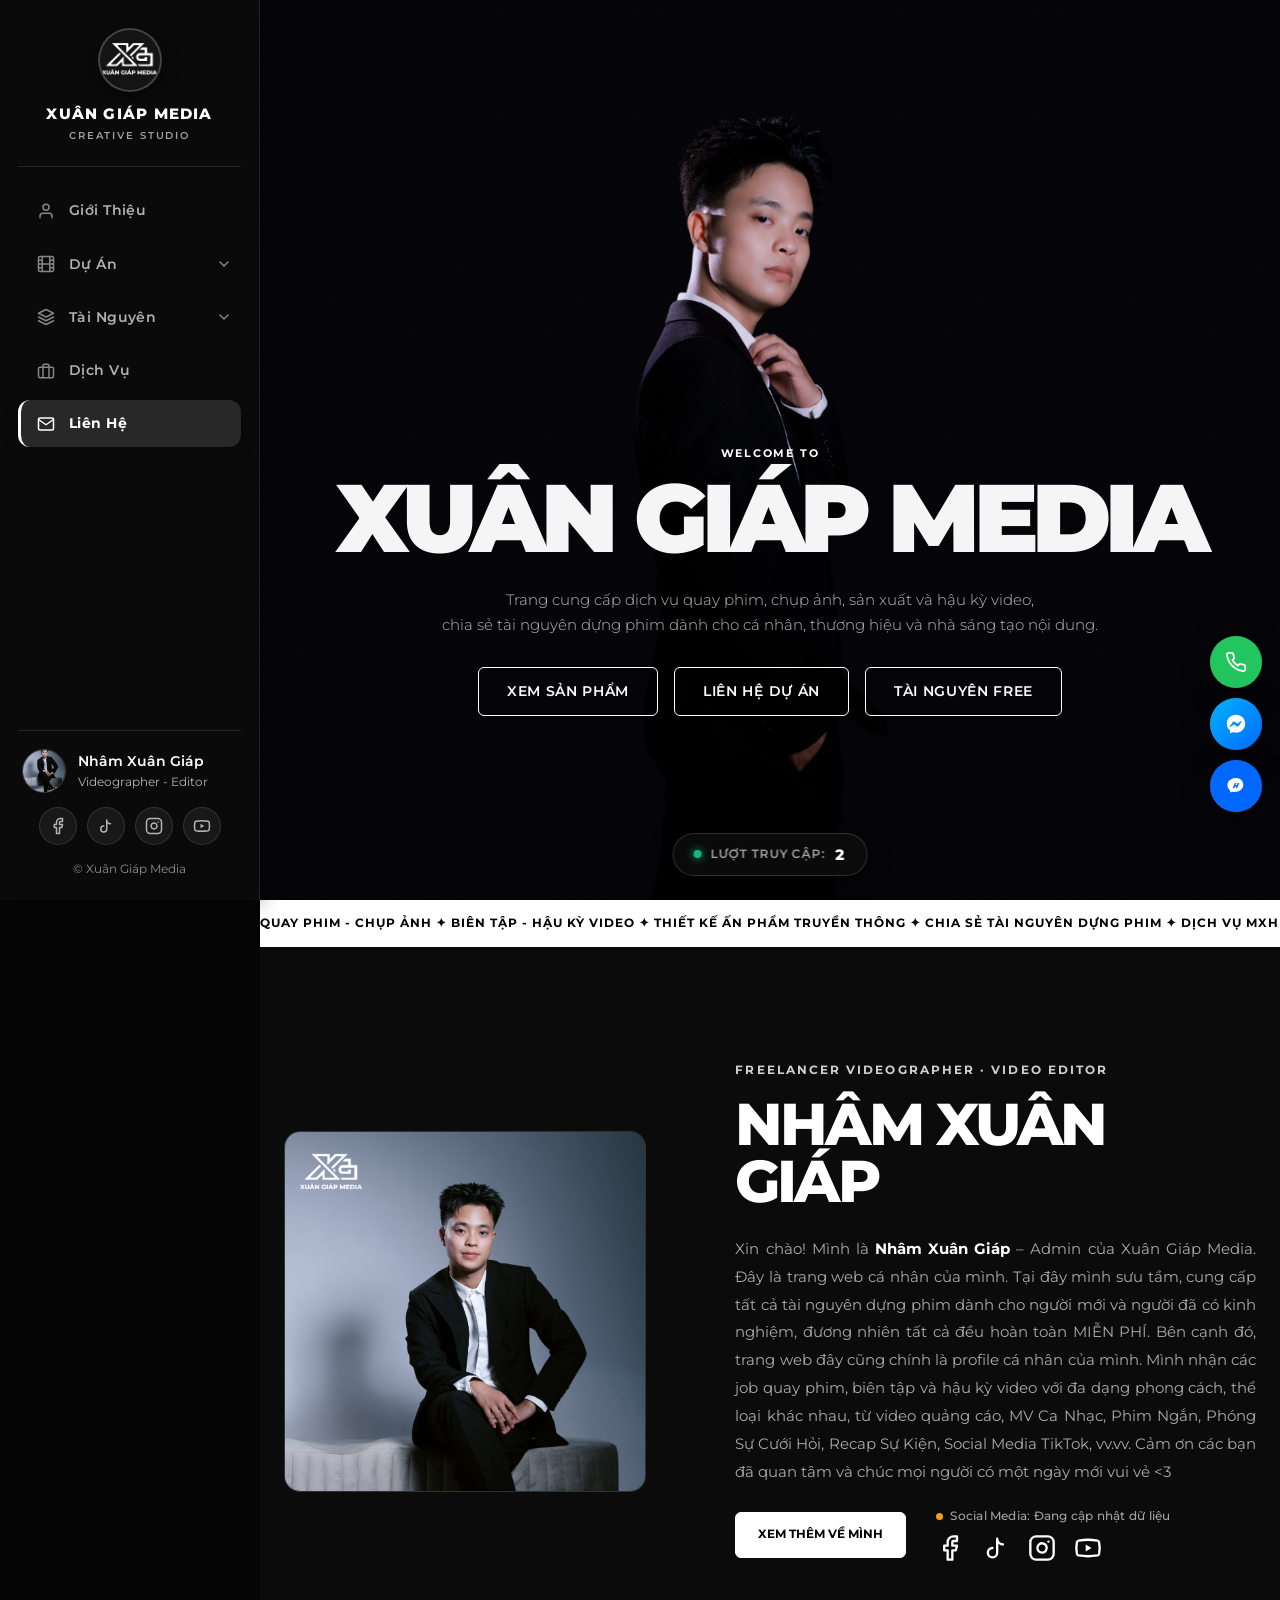
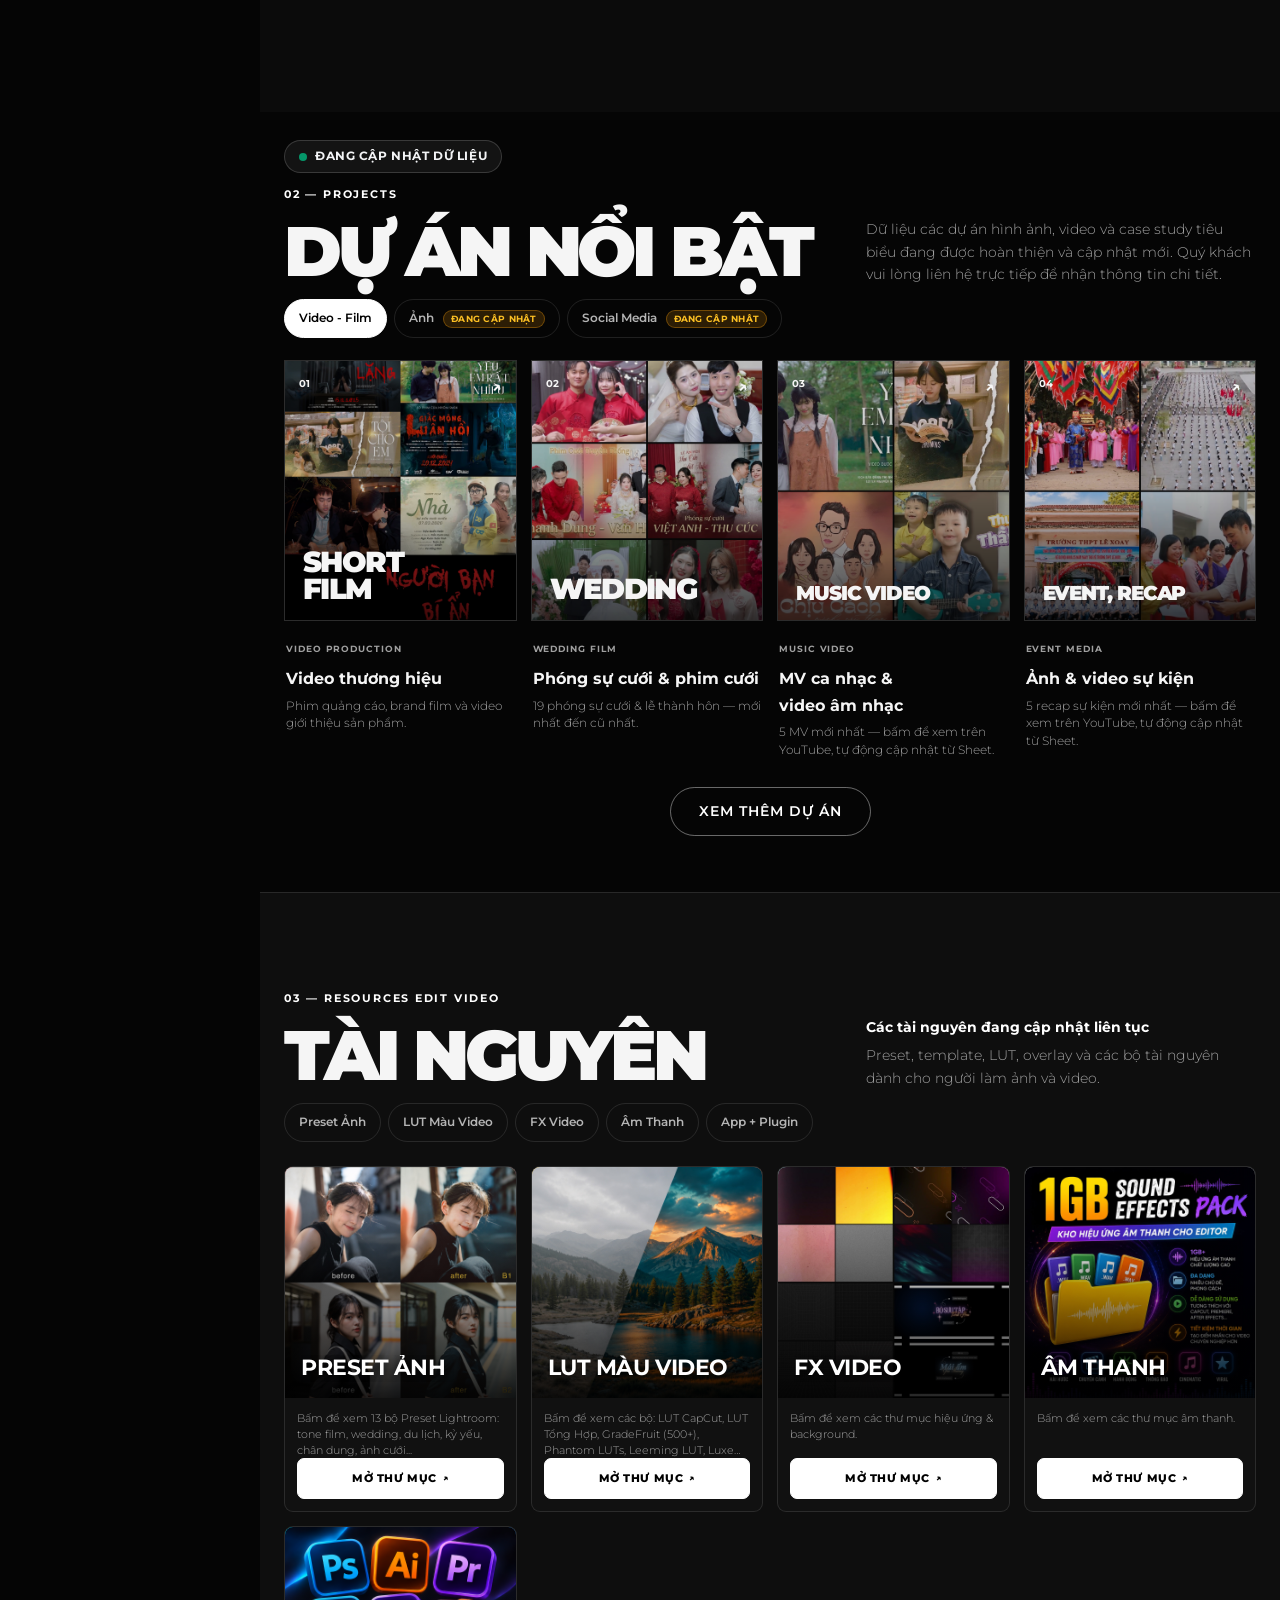
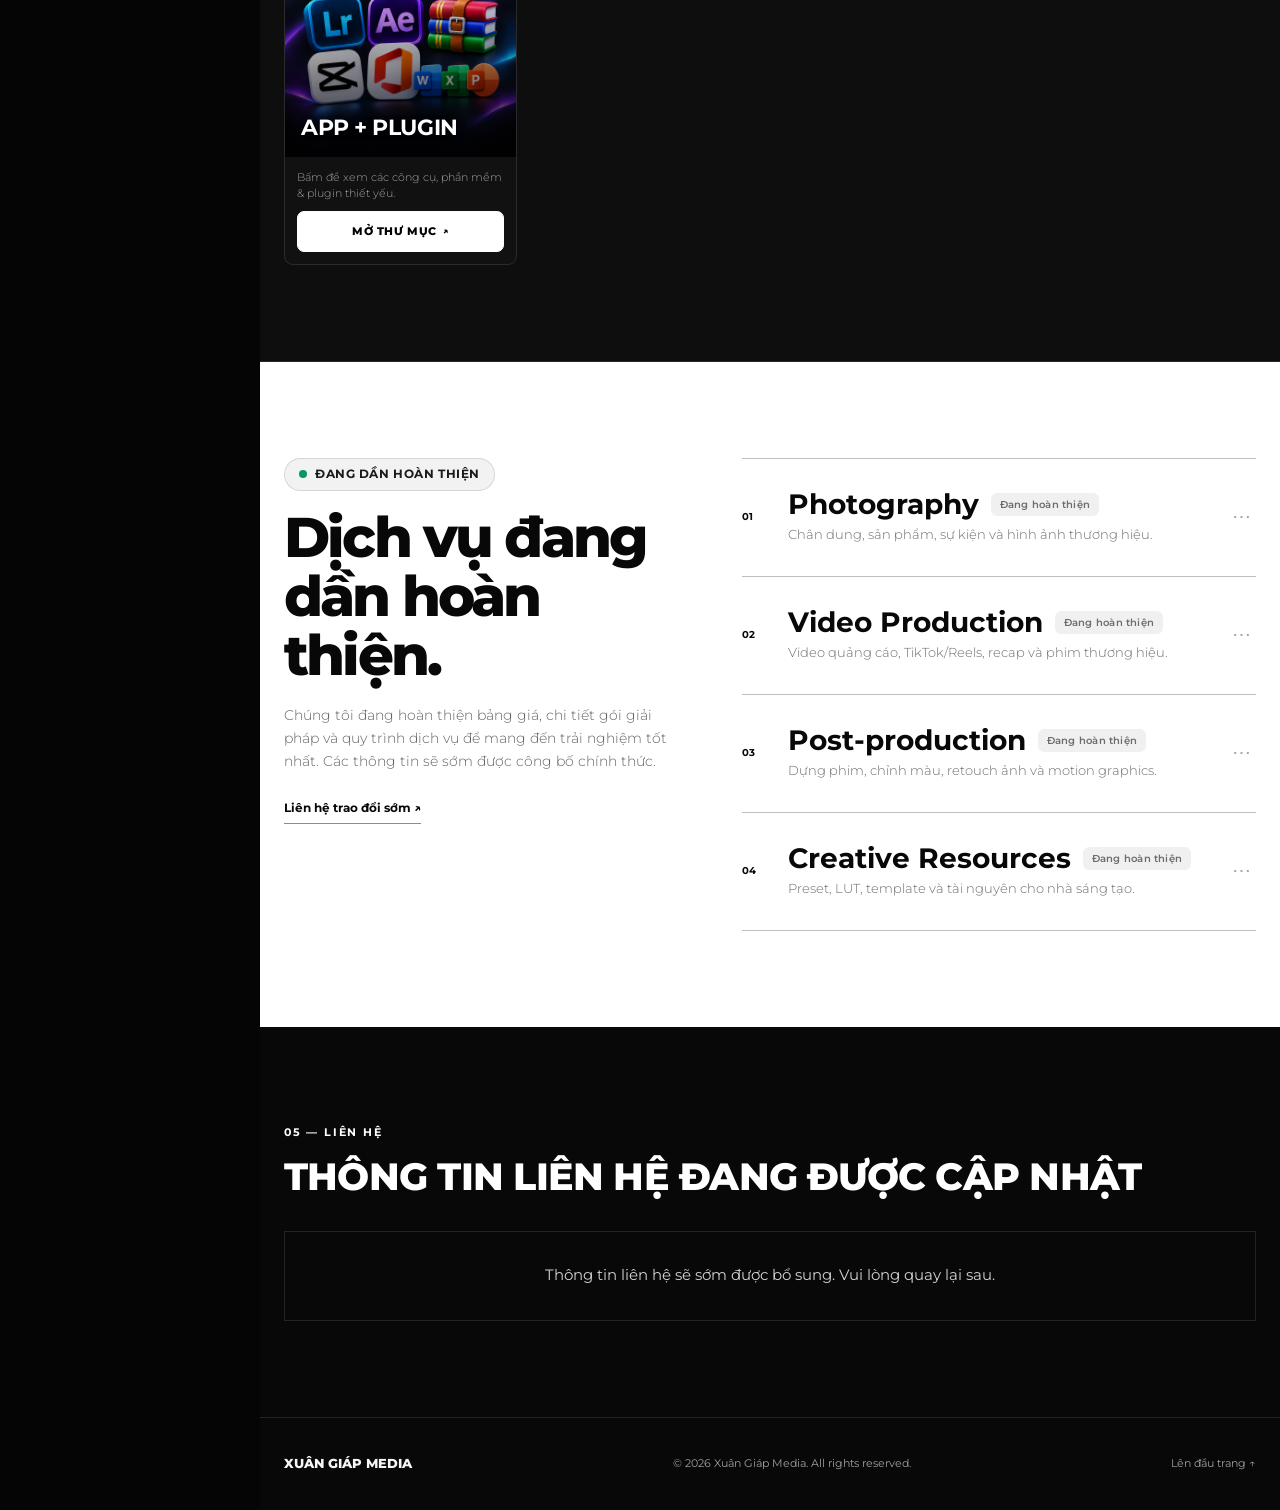
==== index.html @ f41a4683 "Add resource update notice Co-authored-by: Copilot <223556219+Copilot@users.noreply.github.com>" ====
<!doctype html>
<html lang="vi">
<head>
  <meta charset="utf-8">
  <meta name="viewport" content="width=device-width, initial-scale=1">

  <title>Xuân Giáp Media — Creative Studio</title>
  <meta name="description" content="NHÂM XUÂN GIÁP — chụp ảnh, sản xuất video, hậu kỳ và tài nguyên sáng tạo.">
  <meta name="theme-color" content="#050505">

  <link rel="preconnect" href="https://fonts.googleapis.com">
  <link rel="preconnect" href="https://fonts.gstatic.com" crossorigin>
  <link rel="stylesheet" href="https://fonts.googleapis.com/css2?family=Montserrat:wght@400;700&display=swap">

  <link rel="stylesheet" href="style.css">
</head>

<body>

  <!-- Top bar cho Mobile & Tablet (ẩn trên Desktop) -->
  <header class="mobile-header" id="mobileHeader">
    <a class="mobile-brand" href="#trang-chu">
      <img class="mobile-brand-logo" src="assets/logo 3.png" alt="Xuân Giáp Media">
      <span class="mobile-brand-title">XUÂN GIÁP MEDIA</span>
    </a>

    <button
      class="menu-toggle"
      id="menuToggle"
      type="button"
      aria-label="Mở menu điều hướng"
      aria-expanded="false"
      aria-controls="siteSidebar"
    >
      <span></span>
      <span></span>
      <span></span>
    </button>
  </header>

  <!-- Lớp phủ mờ backdrop cho Mobile Drawer -->
  <div class="sidebar-backdrop" id="sidebarBackdrop" aria-hidden="true"></div>

  <!-- Sidebar cố định bên trái (Desktop menu dọc & Mobile drawer trượt) -->
  <aside class="site-sidebar" id="siteSidebar" aria-label="Menu điều hướng chính">
    <div class="sidebar-inner">

      <button class="sidebar-close-btn" id="sidebarClose" type="button" aria-label="Đóng menu">
        <svg viewBox="0 0 24 24" fill="none" stroke="currentColor" stroke-width="2" stroke-linecap="round" stroke-linejoin="round">
          <line x1="18" y1="6" x2="6" y2="18"></line>
          <line x1="6" y1="6" x2="18" y2="18"></line>
        </svg>
      </button>

      <!-- Khu vực nhận diện thương hiệu -->
      <div class="sidebar-brand-box">
        <a class="sidebar-brand" href="#trang-chu">
          <div class="sidebar-logo-wrap">
            <img class="sidebar-brand-logo" src="assets/logo 3.png" alt="Xuân Giáp Media">
          </div>
          <div class="sidebar-brand-info">
            <span class="sidebar-brand-name">XUÂN GIÁP MEDIA</span>
            <span class="sidebar-brand-tagline">CREATIVE STUDIO</span>
          </div>
        </a>
      </div>

      <!-- Menu điều hướng chính: Đúng 5 mục theo thứ tự -->
      <nav class="sidebar-nav" id="mainNav" aria-label="Điều hướng chính">
        <ul class="sidebar-menu">
          <li class="sidebar-menu-item">
            <a class="sidebar-link active" href="#gioi-thieu">
              <svg class="sidebar-icon" viewBox="0 0 24 24" fill="none" stroke="currentColor" stroke-width="2" stroke-linecap="round" stroke-linejoin="round" aria-hidden="true">
                <path d="M20 21v-2a4 4 0 0 0-4-4H8a4 4 0 0 0-4 4v2"></path>
                <circle cx="12" cy="7" r="4"></circle>
              </svg>
              <span>Giới Thiệu</span>
            </a>
          </li>
          <li class="sidebar-menu-item has-submenu" id="sidebarProjectsItem">
            <div class="sidebar-item-row">
              <a class="sidebar-link" href="#san-pham-noi-bat" id="sidebarProjectsLink">
                <svg class="sidebar-icon" viewBox="0 0 24 24" fill="none" stroke="currentColor" stroke-width="2" stroke-linecap="round" stroke-linejoin="round" aria-hidden="true">
                  <rect x="2" y="2" width="20" height="20" rx="2.18" ry="2.18"></rect>
                  <line x1="7" y1="2" x2="7" y2="22"></line>
                  <line x1="17" y1="2" x2="17" y2="22"></line>
                  <line x1="2" y1="12" x2="22" y2="12"></line>
                  <line x1="2" y1="7" x2="7" y2="7"></line>
                  <line x1="2" y1="17" x2="7" y2="17"></line>
                  <line x1="17" y1="17" x2="22" y2="17"></line>
                  <line x1="17" y1="7" x2="22" y2="7"></line>
                </svg>
                <span>Dự Án</span>
              </a>
              <button
                class="sidebar-submenu-toggle"
                id="sidebarProjectsToggle"
                type="button"
                aria-label="Mở rộng menu con Dự Án"
                aria-expanded="false"
                aria-controls="sidebarProjectsSubmenu"
              >
                <svg class="toggle-icon" viewBox="0 0 24 24" fill="none" stroke="currentColor" stroke-width="2" stroke-linecap="round" stroke-linejoin="round" aria-hidden="true">
                  <polyline points="6 9 12 15 18 9"></polyline>
                </svg>
              </button>
            </div>
            <ul class="sidebar-submenu" id="sidebarProjectsSubmenu" aria-label="Danh mục con Dự Án">
              <li class="sidebar-submenu-item">
                <a class="sidebar-sublink" href="brand-film/brand-film.html">
                  <span class="sublink-dot" aria-hidden="true"></span>
                  <span>Video Thương Hiệu</span>
                </a>
              </li>
              <li class="sidebar-submenu-item">
                <a class="sidebar-sublink" href="wedding/wedding.html">
                  <span class="sublink-dot" aria-hidden="true"></span>
                  <span>Phóng Sự Cưới</span>
                </a>
              </li>
              <li class="sidebar-submenu-item">
                <a class="sidebar-sublink" href="music-video/music-video.html">
                  <span class="sublink-dot" aria-hidden="true"></span>
                  <span>MV Ca Nhạc</span>
                </a>
              </li>
              <li class="sidebar-submenu-item">
                <a class="sidebar-sublink" href="event-recap/event-recap.html">
                  <span class="sublink-dot" aria-hidden="true"></span>
                  <span>Recap Sự Kiện</span>
                </a>
              </li>
              <li class="sidebar-submenu-item">
                <a class="sidebar-sublink" href="ky-yeu/ky-yeu.html">
                  <span class="sublink-dot" aria-hidden="true"></span>
                  <span>Ảnh Kỷ Yếu</span>
                </a>
              </li>
              <li class="sidebar-submenu-item">
                <a class="sidebar-sublink" href="tvc-ads/tvc-ads.html">
                  <span class="sublink-dot" aria-hidden="true"></span>
                  <span>TVC &amp; Phim Quảng Cáo</span>
                </a>
              </li>
              <li class="sidebar-submenu-item">
                <a class="sidebar-sublink" href="bai-du-thi/bai-du-thi.html">
                  <span class="sublink-dot" aria-hidden="true"></span>
                  <span>Bài Dự Thi</span>
                </a>
              </li>
            </ul>
          </li>
          <li class="sidebar-menu-item has-submenu" id="sidebarResourcesItem">
            <div class="sidebar-item-row">
              <a class="sidebar-link" href="#tai-nguyen" id="sidebarResourcesLink">
                <svg class="sidebar-icon" viewBox="0 0 24 24" fill="none" stroke="currentColor" stroke-width="2" stroke-linecap="round" stroke-linejoin="round" aria-hidden="true">
                  <polygon points="12 2 2 7 12 12 22 7 12 2"></polygon>
                  <polyline points="2 17 12 22 22 17"></polyline>
                  <polyline points="2 12 12 17 22 12"></polyline>
                </svg>
                <span>Tài Nguyên</span>
              </a>
              <button
                class="sidebar-submenu-toggle"
                id="sidebarSubmenuToggle"
                type="button"
                aria-label="Mở rộng menu con Tài Nguyên"
                aria-expanded="false"
                aria-controls="sidebarResourcesSubmenu"
              >
                <svg class="toggle-icon" viewBox="0 0 24 24" fill="none" stroke="currentColor" stroke-width="2" stroke-linecap="round" stroke-linejoin="round" aria-hidden="true">
                  <polyline points="6 9 12 15 18 9"></polyline>
                </svg>
              </button>
            </div>
            <ul class="sidebar-submenu" id="sidebarResourcesSubmenu" aria-label="Danh mục con Tài Nguyên">
              <li class="sidebar-submenu-item">
                <a class="sidebar-sublink" href="#tai-nguyen" data-resource-group="preset">
                  <span class="sublink-dot" aria-hidden="true"></span>
                  <span>Preset Ảnh</span>
                </a>
              </li>
              <li class="sidebar-submenu-item">
                <a class="sidebar-sublink" href="#tai-nguyen" data-resource-group="lut">
                  <span class="sublink-dot" aria-hidden="true"></span>
                  <span>LUT Màu Video</span>
                </a>
              </li>
              <li class="sidebar-submenu-item">
                <a class="sidebar-sublink" href="#tai-nguyen" data-resource-group="fx">
                  <span class="sublink-dot" aria-hidden="true"></span>
                  <span>FX Video</span>
                </a>
              </li>
              <li class="sidebar-submenu-item">
                <a class="sidebar-sublink" href="#tai-nguyen" data-resource-group="sound">
                  <span class="sublink-dot" aria-hidden="true"></span>
                  <span>Âm Thanh</span>
                </a>
              </li>
              <li class="sidebar-submenu-item">
                <a class="sidebar-sublink" href="#tai-nguyen" data-resource-group="app">
                  <span class="sublink-dot" aria-hidden="true"></span>
                  <span>App + Plugin</span>
                </a>
              </li>
            </ul>
          </li>
          <li class="sidebar-menu-item">
            <a class="sidebar-link" href="#dich-vu">
              <svg class="sidebar-icon" viewBox="0 0 24 24" fill="none" stroke="currentColor" stroke-width="2" stroke-linecap="round" stroke-linejoin="round" aria-hidden="true">
                <rect x="2" y="7" width="20" height="14" rx="2" ry="2"></rect>
                <path d="M16 21V5a2 2 0 0 0-2-2h-4a2 2 0 0 0-2 2v16"></path>
              </svg>
              <span>Dịch Vụ</span>
            </a>
          </li>
          <li class="sidebar-menu-item">
            <a class="sidebar-link" href="#lien-he">
              <svg class="sidebar-icon" viewBox="0 0 24 24" fill="none" stroke="currentColor" stroke-width="2" stroke-linecap="round" stroke-linejoin="round" aria-hidden="true">
                <path d="M4 4h16c1.1 0 2 .9 2 2v12c0 1.1-.9 2-2 2H4c-1.1 0-2-.9-2-2V6c0-1.1.9-2 2-2z"></path>
                <polyline points="22,6 12,13 2,6"></polyline>
              </svg>
              <span>Liên Hệ</span>
            </a>
          </li>
        </ul>
      </nav>

      <!-- Chân trang Sidebar: Profile, Socials & Copyright -->
      <div class="sidebar-footer">
        <div class="sidebar-profile">
          <img src="assets/chan dung.png" alt="Nhâm Xuân Giáp" class="sidebar-avatar">
          <div class="sidebar-profile-text">
            <strong class="sidebar-author">Nhâm Xuân Giáp</strong>
            <span class="sidebar-role">Videographer - Editor</span>
          </div>
        </div>

        <div class="sidebar-socials">
          <a href="https://www.facebook.com/nhamxuangiap.editor" target="_blank" rel="noopener noreferrer" aria-label="Facebook">
            <svg viewBox="0 0 24 24" fill="none" stroke="currentColor" stroke-width="2" stroke-linecap="round" stroke-linejoin="round"><path d="M18 2h-3a5 5 0 0 0-5 5v3H7v4h3v8h4v-8h3l1-4h-4V7a1 1 0 0 1 1-1h3z"></path></svg>
          </a>
          <a href="https://www.tiktok.com/@nhamxuangiap.official" target="_blank" rel="noopener noreferrer" aria-label="TikTok">
            <svg viewBox="0 0 24 24" fill="none" stroke="currentColor" stroke-width="2" stroke-linecap="round" stroke-linejoin="round"><path d="M9 12a4 4 0 1 0 4 4V4a5 5 0 0 0 5 5"></path></svg>
          </a>
          <a href="https://www.instagram.com/xuanzap2909" target="_blank" rel="noopener noreferrer" aria-label="Instagram">
            <svg viewBox="0 0 24 24" fill="none" stroke="currentColor" stroke-width="2" stroke-linecap="round" stroke-linejoin="round"><rect x="2" y="2" width="20" height="20" rx="5" ry="5"></rect><path d="M16 11.37A4 4 0 1 1 12.63 8 4 4 0 0 1 16 11.37z"></path><line x1="17.5" y1="6.5" x2="17.51" y2="6.5"></line></svg>
          </a>
          <a href="https://www.youtube.com/@xuangiapmedia" target="_blank" rel="noopener noreferrer" aria-label="YouTube">
            <svg viewBox="0 0 24 24" fill="none" stroke="currentColor" stroke-width="2" stroke-linecap="round" stroke-linejoin="round"><path d="M2.5 17a24.12 24.12 0 0 1 0-10 2 2 0 0 1 1.4-1.4 49.56 49.56 0 0 1 16.2 0A2 2 0 0 1 21.5 7a24.12 24.12 0 0 1 0 10 2 2 0 0 1-1.4 1.4 49.55 49.55 0 0 1-16.2 0A2 2 0 0 1 2.5 17"></path><polygon points="10 15 15 12 10 9" fill="currentColor" stroke="none"></polygon></svg>
          </a>
        </div>

        <p class="sidebar-copyright">© Xuân Giáp Media</p>
      </div>

    </div>
  </aside>

  <!-- Khối nội dung chính bên phải -->
  <div class="site-content" id="siteContent">
  <main>

    <section class="hero" id="trang-chu">

  <picture class="hero-image">

  <!-- Ảnh dọc cho mobile -->
  <img
    src="assets/zap-mobile.png"
    alt="Xuân Giáp Media"
  >

  <!-- Ảnh ngang cho desktop -->
  <img
    src="assets/zap 1.png"
    alt="Xuân Giáp Media"
  >

</picture>

      <div class="hero-overlay"></div>

      <div class="container hero-content">

        <p class="eyebrow">Welcome to </p>

        <h1>XUÂN GIÁP MEDIA</h1>

       <p class="hero-description">
  Trang cung cấp dịch vụ quay phim, chụp ảnh, sản xuất và hậu kỳ video,
  <br class="desktop-break">
  chia sẻ tài nguyên dựng phim dành cho cá nhân, thương hiệu và nhà sáng tạo nội dung.
</p>

       <div class="hero-actions">
  <a href="#san-pham-noi-bat" class="btn">XEM SẢN PHẨM</a>
  <a href="#lien-he" class="btn">LIÊN HỆ DỰ ÁN</a>
  <a href="#tai-nguyen" class="btn">TÀI NGUYÊN FREE</a>
</div>
      </div>

      <!-- Nút đếm lượt truy cập website thực tế (Căn giữa phía dưới chân trang Hero) -->
      <div class="hero-visitor-badge" id="heroVisitor" aria-label="Bộ đếm lượt truy cập website thực tế">
        <span class="visitor-live-dot" aria-hidden="true"></span>
        <span class="visitor-label">Lượt truy cập:</span>
        <strong class="visitor-count" id="visitorCountVal">...</strong>
      </div>
    </section>
    <div class="media-strip" aria-hidden="true">
      <div class="media-strip-track">
  <!-- Cụm nội dung 1 -->
  <span>QUAY PHIM - CHỤP ẢNH   ✦   BIÊN TẬP - HẬU KỲ VIDEO   ✦   THIẾT KẾ ẤN PHẨM TRUYỀN THÔNG   ✦   CHIA SẺ TÀI NGUYÊN DỰNG PHIM   ✦   DỊCH VỤ MXH FACEBOOK, TIKTOK, YOUTUBE, INSTAGRAM   ✦   SẢN XUẤT PHIM NGẮN   ✦   </span>
  
  <!-- Cụm nội dung 2 (Copy y hệt cụm 1 dán ngay nối tiếp) -->
  <span>QUAY PHIM - CHỤP ẢNH   ✦   BIÊN TẬP - HẬU KỲ VIDEO   ✦   THIẾT KẾ ẤN PHẨM TRUYỀN THÔNG   ✦   CHIA SẺ TÀI NGUYÊN DỰNG PHIM   ✦   DỊCH VỤ MXH FACEBOOK, TIKTOK, YOUTUBE, INSTAGRAM   ✦   SẢN XUẤT PHIM NGẮN   ✦   </span>
</div>
    </div>


    <section class="section about" id="gioi-thieu">
  <div class="container">

    <div class="about-box">
      <div class="about-media">
        <img src="assets/chan dung.png" alt="Nhâm Xuân Giáp" class="about-img">
      </div>

      <div class="about-text">
        <span class="role">FREELANCER VIDEOGRAPHER · VIDEO EDITOR</span>

        <h2>NHÂM XUÂN GIÁP</h2>

        <p>
          Xin chào! Mình là <strong>Nhâm Xuân Giáp</strong> – Admin của Xuân Giáp Media. Đây là trang web cá nhân của mình.
          Tại đây mình sưu tầm, cung cấp tất cả tài nguyên dựng phim dành cho người mới và người đã có kinh nghiệm, đương nhiên tất cả đều hoàn toàn MIỄN PHÍ. Bên cạnh đó, trang web đây cũng chính là profile cá nhân của mình. Mình nhận các job quay phim, biên tập và hậu kỳ video với đa dạng phong cách, thể loại
khác nhau, từ video quảng cáo, MV Ca Nhạc, Phim Ngắn, Phóng Sự Cưới Hỏi, Recap Sự Kiện, Social Media TikTok, vv.vv. Cảm ơn các bạn đã quan tâm và chúc mọi người có một ngày mới vui vẻ <3        
        </p>

<div class="about-actions">
  <a href="#ve-minh" class="btn-contact">XEM THÊM VỀ MÌNH</a>
  
  <div class="about-social-block">
    <div class="social-updating-label">
      <span class="status-pulse-dot-sm"></span>
      <span>Social Media: Đang cập nhật dữ liệu</span>
    </div>
    <div class="social-links">
      <!-- Facebook -->
      <a href="https://www.facebook.com/nhamxuangiap.editor" class="social-icon" target="_blank" rel="noopener noreferrer">
        <svg viewBox="0 0 24 24" fill="none" stroke="currentColor" stroke-width="2" stroke-linecap="round" stroke-linejoin="round"><path d="M18 2h-3a5 5 0 0 0-5 5v3H7v4h3v8h4v-8h3l1-4h-4V7a1 1 0 0 1 1-1h3z"></path></svg>
      </a>
      <!-- TikTok -->
      <a href="https://www.tiktok.com/@nhamxuangiap.official" class="social-icon" target="_blank" rel="noopener noreferrer">
        <svg viewBox="0 0 24 24" fill="none" stroke="currentColor" stroke-width="2" stroke-linecap="round" stroke-linejoin="round"><path d="M9 12a4 4 0 1 0 4 4V4a5 5 0 0 0 5 5"></path></svg>
      </a>
      <!-- Instagram -->
      <a href="https://www.instagram.com/xuanzap2909" class="social-icon" target="_blank" rel="noopener noreferrer" aria-label="Instagram">
        <svg viewBox="0 0 24 24" fill="none" stroke="currentColor" stroke-width="2" stroke-linecap="round" stroke-linejoin="round"><rect x="2" y="2" width="20" height="20" rx="5" ry="5"></rect><path d="M16 11.37A4 4 0 1 1 12.63 8 4 4 0 0 1 16 11.37z"></path><line x1="17.5" y1="6.5" x2="17.51" y2="6.5"></line></svg>
      </a>
      <!-- YouTube -->
      <a href="https://www.youtube.com/@xuangiapmedia" class="social-icon" target="_blank" rel="noopener noreferrer" aria-label="YouTube">
        <svg viewBox="0 0 24 24" fill="none" stroke="currentColor" stroke-width="2" stroke-linecap="round" stroke-linejoin="round"><path d="M2.5 17a24.12 24.12 0 0 1 0-10 2 2 0 0 1 1.4-1.4 49.56 49.56 0 0 1 16.2 0A2 2 0 0 1 21.5 7a24.12 24.12 0 0 1 0 10 2 2 0 0 1-1.4 1.4 49.55 49.55 0 0 1-16.2 0A2 2 0 0 1 2.5 17"></path><polygon points="10 15 15 12 10 9" fill="currentColor" stroke="none"></polygon></svg>
      </a>
    </div>
  </div>
</div>
      </div>
    </div>

  </div>
</section>


    <section class="section featured" id="san-pham-noi-bat">
      <div class="container">

        <div class="section-heading">
          <div>
            <div class="project-badge-progress">
              <span class="status-pulse-dot"></span>
              Đang cập nhật dữ liệu
            </div>
            <p class="eyebrow">02 — PROJECTS</p>
            <h2>DỰ ÁN NỔI BẬT</h2>
          </div>

          <p>
            Dữ liệu các dự án hình ảnh, video và case study tiêu biểu đang được hoàn thiện và cập nhật mới. Quý khách vui lòng liên hệ trực tiếp để nhận thông tin chi tiết.
          </p>
        </div>

        <div class="project-filter-bar">
          <div class="filter-list" id="projectFilterList" role="tablist" aria-label="Bộ lọc dự án">
            <button class="filter-btn active" type="button" data-filter="video">Video - Film</button>
            <button class="filter-btn" type="button" data-filter="photo">Ảnh <span class="filter-status-tag">Đang cập nhật</span></button>
            <button class="filter-btn" type="button" data-filter="social">Social Media <span class="filter-status-tag">Đang cập nhật</span></button>
          </div>
        </div>

        <div class="featured-grid">

          <article class="featured-card" data-category="video">
            <a class="featured-cover cover-film" href="brand-film/brand-film.html">
              <img src="assets/BRANDFILM/BRAND FILM 1.png" alt="Brand Film">
              <span>01</span>
              <strong>SHORT FILM</strong>
              <b>↗</b>
            </a>
            <div class="featured-body">
              <small>VIDEO PRODUCTION</small>
              <h3>Video thương hiệu</h3>
              <p>Phim quảng cáo, brand film và video giới thiệu sản phẩm.</p>
            </div>
          </article>

          <article class="featured-card" data-category="video">
            <a class="featured-cover cover-photo" href="wedding/wedding.html">
              <img src="assets/wedding/wedding-cover.jpg" alt="Phóng sự cưới &amp; Phim cưới">
              <span>02</span>
              <strong>WEDDING</strong>
              <b>↗</b>
            </a>
            <div class="featured-body">
              <small>WEDDING FILM</small>
              <h3>Phóng sự cưới &amp; phim cưới</h3>
              <p>19 phóng sự cưới &amp; lễ thành hôn — mới nhất đến cũ nhất.</p>
            </div>
          </article>

          <article class="featured-card" data-category="video">
            <a class="featured-cover cover-music" href="music-video/music-video.html">
              <img src="assets/music-video/music-video-cover.jpg" alt="MV ca nhạc &amp; Video âm nhạc">
              <span>03</span>
              <strong>MUSIC&nbsp;VIDEO</strong>
              <b>↗</b>
            </a>
            <div class="featured-body">
              <small>MUSIC VIDEO</small>
              <h3>MV ca nhạc &amp; video âm nhạc</h3>
              <p>5 MV mới nhất — bấm để xem trên YouTube, tự động cập nhật từ Sheet.</p>
            </div>
          </article>

          <article class="featured-card" data-category="video">
            <a class="featured-cover cover-event" href="event-recap/event-recap.html">
              <img src="assets/event-recap/event-recap-cover.jpg" alt="Ảnh &amp; Video sự kiện, Recap">
              <span>04</span>
              <strong>EVENT, RECAP</strong>
              <b>↗</b>
            </a>
            <div class="featured-body">
              <small>EVENT MEDIA</small>
              <h3>Ảnh &amp; video sự kiện</h3>
              <p>5 recap sự kiện mới nhất — bấm để xem trên YouTube, tự động cập nhật từ Sheet.</p>
            </div>
          </article>

          <article class="featured-card" data-category="photo">
            <a class="featured-cover cover-kyyeu" href="ky-yeu/ky-yeu.html">
              <img src="assets/ky-yeu/ky-yeu-cover.jpg" alt="Ảnh kỷ yếu &amp; Tốt nghiệp" loading="lazy">
              <span>05</span>
              <strong>KỶ YẾU</strong>
              <b>↗</b>
            </a>
            <div class="featured-body">
              <small>PHOTOGRAPHY</small>
              <h3>Ảnh kỷ yếu &amp; tốt nghiệp</h3>
              <p>Thư mục: <strong>Duy Hưng</strong> <span style="opacity: .7; font-weight: 400;">(THPT Nguyễn Thị Giang)</span> — 50 ảnh.</p>
            </div>
          </article>

          <article class="featured-card" data-category="photo">
            <a class="featured-cover cover-product" href="#lien-he">
              <span>06</span>
              <strong>PRODUCT</strong>
              <b>↗</b>
            </a>
            <div class="featured-body">
              <small>COMMERCIAL PHOTO</small>
              <h3>Ảnh chụp sản phẩm</h3>
              <p>Hình ảnh sản phẩm thương mại, ẩm thực F&B, bao bì và catalog bán hàng.</p>
            </div>
          </article>

          <article class="featured-card" data-category="photo">
            <a class="featured-cover cover-space" href="#lien-he">
              <span>07</span>
              <strong>SPACE &amp; ARCH</strong>
              <b>↗</b>
            </a>
            <div class="featured-body">
              <small>ARCHITECTURE</small>
              <h3>Không gian &amp; kiến trúc</h3>
              <p>Chụp ảnh resort, khách sạn, quán cafe, showroom và nội thất công trình.</p>
            </div>
          </article>

          <article class="featured-card" data-category="social">
            <a class="featured-cover cover-social" href="#lien-he">
              <span>08</span>
              <strong>SOCIAL<br>CONTENT</strong>
              <b>↗</b>
            </a>
            <div class="featured-body">
              <small>SOCIAL MEDIA</small>
              <h3>Nội dung mạng xã hội</h3>
              <p>TikTok, Reels, video dọc và bộ hình ảnh tối ưu đa nền tảng.</p>
            </div>
          </article>

          <!-- Thẻ bổ sung Video (Ẩn mặc định, hiện khi ấn Xem thêm) -->
          <article class="featured-card is-extra" data-category="video">
            <a class="featured-cover cover-tvc" href="tvc-ads/tvc-ads.html">
              <img src="assets/zap 1.png" alt="TVC &amp; Ads" loading="lazy">
              <span>09</span>
              <strong>TVC &amp; ADS</strong>
              <b>↗</b>
            </a>
            <div class="featured-body">
              <small>COMMERCIAL &amp; ADS</small>
              <h3>TVC &amp; Phim quảng cáo</h3>
              <p>2 nhánh con: <strong>TVC Ngang</strong> (16:9) &amp; <strong>TVC Dọc</strong> (9:16) — tự động cập nhật từ Sheet.</p>
            </div>
          </article>

          <article class="featured-card is-extra" data-category="video">
            <a class="featured-cover cover-contest" href="bai-du-thi/bai-du-thi.html">
              <img src="assets/bai-du-thi/bai-du-thi-cover.jpg" alt="Bài dự thi" loading="lazy">
              <span>10</span>
              <strong>BÀI DỰ THI</strong>
              <b>↗</b>
            </a>
            <div class="featured-body">
              <small>CONTEST FILM</small>
              <h3>Bài dự thi</h3>
              <p>Các tác phẩm phim ngắn &amp; video tham gia các cuộc thi làm phim, sáng tạo nội dung.</p>
            </div>
          </article>

          <article class="featured-card is-extra" data-category="video">
            <a class="featured-cover cover-trailer" href="#lien-he">
              <span>11</span>
              <strong>TRAILER</strong>
              <b>↗</b>
            </a>
            <div class="featured-body">
              <small>TRAILER &amp; TEASER</small>
              <h3>Teaser &amp; Trailer giới thiệu</h3>
              <p>Cắt ghép nhịp điệu nhanh, âm thanh kịch tính tạo sức hút truyền thông mạnh mẽ.</p>
            </div>
          </article>

          <article class="featured-card is-extra" data-category="video">
            <a class="featured-cover cover-fashionfilm" href="#lien-he">
              <span>12</span>
              <strong>FASHION&nbsp;FILM</strong>
              <b>↗</b>
            </a>
            <div class="featured-body">
              <small>FASHION FILM</small>
              <h3>Fashion Film &amp; Visual</h3>
              <p>Video thời trang nghệ thuật, tôn vinh bộ sưu tập và câu chuyện nhà thiết kế.</p>
            </div>
          </article>

          <!-- Thẻ bổ sung Photo (Ẩn mặc định, hiện khi ấn Xem thêm) -->
          <article class="featured-card is-extra" data-category="photo">
            <a class="featured-cover cover-lookbook" href="#lien-he">
              <span>13</span>
              <strong>LOOKBOOK</strong>
              <b>↗</b>
            </a>
            <div class="featured-body">
              <small>FASHION LOOKBOOK</small>
              <h3>Thời trang &amp; Lookbook</h3>
              <p>Chụp lookbook studio, ngoại cảnh tôn dáng trang phục và phong cách thương hiệu.</p>
            </div>
          </article>

          <article class="featured-card is-extra" data-category="photo">
            <a class="featured-cover cover-profile" href="#lien-he">
              <img src="assets/portrait/portrait-cover.jpg" alt="Chân dung &amp; Profile Doanh Nghiệp" loading="lazy">
              <span>14</span>
              <strong>PROFILE&nbsp;BIZ</strong>
              <b>↗</b>
            </a>
            <div class="featured-body">
              <small>BUSINESS PROFILE</small>
              <h3>Chân dung &amp; Profile</h3>
              <p>Ảnh chân dung lãnh đạo, đội ngũ nhân sự và profile doanh nghiệp chuyên nghiệp.</p>
            </div>
          </article>

          <article class="featured-card is-extra" data-category="photo">
            <a class="featured-cover cover-food" href="#lien-he">
              <span>15</span>
              <strong>CULINARY</strong>
              <b>↗</b>
            </a>
            <div class="featured-body">
              <small>FOOD &amp; BEVERAGE</small>
              <h3>Nhiếp ảnh ẩm thực &amp; F&amp;B</h3>
              <p>Chụp ảnh món ăn, menu nhà hàng và thức uống hấp dẫn, khơi gợi vị giác.</p>
            </div>
          </article>

          <article class="featured-card is-extra" data-category="photo">
            <a class="featured-cover cover-weddingphoto" href="#lien-he">
              <img src="assets/wedding/raw/nHWtAEsqxWg.jpg" alt="Ảnh cưới &amp; Pre-Wedding" loading="lazy">
              <span>16</span>
              <strong>WEDDING&nbsp;PHOTO</strong>
              <b>↗</b>
            </a>
            <div class="featured-body">
              <small>WEDDING PHOTOGRAPHY</small>
              <h3>Ảnh cưới &amp; Pre-Wedding</h3>
              <p>Bộ ảnh cưới lãng mạn, phóng sự cưới bắt trọn khoảnh khắc hạnh phúc lứa đôi.</p>
            </div>
          </article>

          <!-- Thẻ bổ sung Social (Ẩn mặc định, hiện khi ấn Xem thêm) -->
          <article class="featured-card is-extra" data-category="social">
            <a class="featured-cover cover-reels" href="#lien-he">
              <span>17</span>
              <strong>TIKTOK&nbsp;&amp;&nbsp;REELS</strong>
              <b>↗</b>
            </a>
            <div class="featured-body">
              <small>SHORT-FORM VIDEO</small>
              <h3>TikTok &amp; Reels Viral</h3>
              <p>Sản xuất video ngắn bắt trend, giữ chân người xem và tăng tương tác tự nhiên.</p>
            </div>
          </article>

          <article class="featured-card is-extra" data-category="social">
            <a class="featured-cover cover-podcast" href="#lien-he">
              <span>18</span>
              <strong>PODCAST</strong>
              <b>↗</b>
            </a>
            <div class="featured-body">
              <small>PODCAST &amp; TALKSHOW</small>
              <h3>Podcast &amp; Phỏng vấn</h3>
              <p>Set-up studio ghi hình nhiều góc máy, thu âm tiêu chuẩn phát sóng đa kênh.</p>
            </div>
          </article>

          <article class="featured-card is-extra" data-category="social">
            <a class="featured-cover cover-socialmedia" href="#lien-he">
              <span>19</span>
              <strong>CAMPAIGN</strong>
              <b>↗</b>
            </a>
            <div class="featured-body">
              <small>DIGITAL CAMPAIGN</small>
              <h3>Chiến dịch truyền thông số</h3>
              <p>Thiết kế hình ảnh và nội dung tương tác bài bản cho Fanpage &amp; Instagram.</p>
            </div>
          </article>

        </div>

        <!-- Khối bọc ngoài dùng để căn giữa nút -->
        <div class="view-all-projects-wrapper" id="viewMoreProjectsWrapper">
          <button type="button" class="btn-view-all" id="btnViewMoreProjects" aria-expanded="false">
            <span class="btn-text">XEM THÊM DỰ ÁN</span>
          </button>
        </div>

      </div>
    </section>


    <section class="section resources" id="tai-nguyen">
      <div class="container">

        <div class="section-heading">
          <div>
            <p class="eyebrow">03 — Resources EDIT VIDEO</p>
            <h2>Tài Nguyên</h2>
          </div>

          <p class="resource-heading-note">
            <strong>Các tài nguyên đang cập nhật liên tục</strong>
            <span>Preset, template, LUT, overlay và các bộ tài nguyên dành cho người làm ảnh và video.</span>
          </p>
        </div>

        <div class="catalog-tools">

          <div class="filter-list" id="filterList">
            <button class="filter-btn" type="button" data-filter="preset">Preset Ảnh</button>
            <button class="filter-btn" type="button" data-filter="lut">LUT Màu Video</button>
            <button class="filter-btn" type="button" data-filter="fx">FX Video</button>
            <button class="filter-btn" type="button" data-filter="sound">Âm Thanh</button>
            <button class="filter-btn" type="button" data-filter="app">App + Plugin</button>
          </div>
</div>


        <div class="resource-breadcrumb" id="resourceBreadcrumb" hidden></div>

        <div
          class="resource-grid"
          id="resourceGrid"
          aria-live="polite"
        ></div>

        <p class="catalog-empty" id="catalogEmpty" hidden>
          Chưa có tài nguyên phù hợp.
        </p>

      </div>
    </section>


    <section class="section services" id="dich-vu">
      <div class="container services-grid">

        <div class="service-intro">
          <div class="service-badge-progress">
            <span class="status-pulse-dot"></span>
            Đang dần hoàn thiện
          </div>

          <h2>
            Dịch vụ đang<br>
            dần hoàn thiện.
          </h2>

          <p>
            Chúng tôi đang hoàn thiện bảng giá, chi tiết gói giải pháp và quy trình dịch vụ để mang đến trải nghiệm tốt nhất. Các thông tin sẽ sớm được công bố chính thức.
          </p>

          <a class="text-link" href="#lien-he">
            Liên hệ trao đổi sớm ↗
          </a>
        </div>


        <div class="service-list">

          <article class="service-item is-pending">
            <span>01</span>
            <div>
              <div class="service-header">
                <h3>Photography</h3>
                <span class="item-status-pill">Đang hoàn thiện</span>
              </div>
              <p>Chân dung, sản phẩm, sự kiện và hình ảnh thương hiệu.</p>
            </div>
            <b>⋯</b>
          </article>

          <article class="service-item is-pending">
            <span>02</span>
            <div>
              <div class="service-header">
                <h3>Video Production</h3>
                <span class="item-status-pill">Đang hoàn thiện</span>
              </div>
              <p>Video quảng cáo, TikTok/Reels, recap và phim thương hiệu.</p>
            </div>
            <b>⋯</b>
          </article>

          <article class="service-item is-pending">
            <span>03</span>
            <div>
              <div class="service-header">
                <h3>Post-production</h3>
                <span class="item-status-pill">Đang hoàn thiện</span>
              </div>
              <p>Dựng phim, chỉnh màu, retouch ảnh và motion graphics.</p>
            </div>
            <b>⋯</b>
          </article>

          <article class="service-item is-pending">
            <span>04</span>
            <div>
              <div class="service-header">
                <h3>Creative Resources</h3>
                <span class="item-status-pill">Đang hoàn thiện</span>
              </div>
              <p>Preset, LUT, template và tài nguyên cho nhà sáng tạo.</p>
            </div>
            <b>⋯</b>
          </article>

        </div>

      </div>
    </section>


    <section class="section contact" id="lien-he">
      <div class="container">

        <div class="contact-heading">
          <p class="eyebrow">05 — LIÊN HỆ</p>
          <h2>THÔNG TIN LIÊN HỆ ĐANG ĐƯỢC CẬP NHẬT</h2>
        </div>

        <p class="contact-updating">Thông tin liên hệ sẽ sớm được bổ sung. Vui lòng quay lại sau.</p>

      </div>
    </section>

  </main>


  <footer class="footer">
    <div class="container footer-inner">

      <strong>XUÂN GIÁP MEDIA</strong>

      <p>
        © <span id="currentYear">2026</span> Xuân Giáp Media. All rights reserved.
      </p>

      <a href="#trang-chu">
        Lên đầu trang ↑
      </a>

    </div>
  </footer>
  </div><!-- /.site-content -->


  <dialog class="resource-dialog" id="resourceDialog">

    <button
      class="dialog-close"
      id="dialogClose"
      type="button"
      aria-label="Đóng"
    >
      ×
    </button>

    <div class="dialog-cover" id="dialogCover"></div>

    <div class="dialog-body">
      <span id="dialogCategory"></span>
      <h3 id="dialogTitle"></h3>
      <p id="dialogDescription"></p>

      <div class="dialog-meta">
        <span id="dialogFormat"></span>
        <strong id="dialogPrice"></strong>
      </div>

      <a class="submit-btn" href="#lien-he" id="dialogContact">
        <span>Liên hệ nhận tài nguyên</span>
        <b>↗</b>
      </a>
    </div>

  </dialog>


  
  <!-- Floating CTA: Call / Messenger / Zalo -->
  <div class="floating-cta" aria-label="Liên hệ nhanh">
    <a class="float-btn float-call" href="tel:+84345055487" aria-label="Gọi 0345055487">
      <span class="float-icon">
        <svg viewBox="0 0 24 24" fill="none" stroke="currentColor" stroke-width="2" stroke-linecap="round" stroke-linejoin="round"><path d="M22 16.92v3a2 2 0 0 1-2.18 2 19.79 19.79 0 0 1-8.63-3.07 19.5 19.5 0 0 1-6-6 19.79 19.79 0 0 1-3.07-8.67A2 2 0 0 1 4.11 2h3a2 2 0 0 1 2 1.72c.127.96.361 1.903.7 2.81a2 2 0 0 1-.45 2.11L8.09 9.91a16 16 0 0 0 6 6l1.27-1.27a2 2 0 0 1 2.11-.45c.907.339 1.85.573 2.81.7A2 2 0 0 1 22 16.92z"></path></svg>
      </span>
      <span class="float-label">Call: 0345055487</span>
    </a>
    <a class="float-btn float-messenger" href="https://www.facebook.com/nhamxuangiap.editor" target="_blank" rel="noopener" aria-label="Nhắn Messenger">
      <span class="float-icon">
        <svg viewBox="0 0 24 24" fill="currentColor"><path d="M12 2C6.36 2 2 6.13 2 11.7c0 2.91 1.19 5.44 3.14 7.17.16.14.25.35.25.57l.05 1.78c.02.57.61.94 1.13.71l2.03-.87c.16-.07.34-.09.51-.06.94.24 1.91.37 2.89.37 5.64 0 10-4.13 10-9.7S17.64 2 12 2zm6 7.46l-2.93 4.66c-.47.75-1.54.96-2.28.47l-2.35-1.76c-.35-.26-.84-.26-1.19 0l-3.24 2.46c-.43.33-.99-.2-.7-.66l2.93-4.66c.47-.75 1.54-.96 2.28-.47l2.35 1.76c.35.26.84.26 1.19 0l3.24-2.46c.43-.33.99.2.7.66z"/></svg>
      </span>
      <span class="float-label">Messenger</span>
    </a>
    <a class="float-btn float-zalo" href="https://zalo.me/0335559690" target="_blank" rel="noopener" aria-label="Nhắn Zalo 0335 559 690">
      <span class="float-icon"><svg viewBox="0 0 32 32" xmlns="http://www.w3.org/2000/svg" aria-hidden="true"><path fill="white" d="M16 4.5C9.1 4.5 3.5 9 3.5 15c0 2.9 1.4 5.6 3.7 7.5c.25.21.37.53.32.85l-.3 1.7c-.06.36.31.63.61.44l1.95-1.15c.22-.13.49-.15.73-.08c1.08.32 2.24.5 3.49.5c6.9 0 12.5-4.5 12.5-10.1S22.9 4.5 16 4.5z"/><path fill="#0068FF" d="M11.2 19.2l3.2-7.4h1.9l-1.1 2.6h2.1l1.25-2.6h2.3l-3.2 7.4h-1.9l1.1-2.6h-2.1L13.5 19.2h-2.3z"/></svg></span>
      <span class="float-label">Zalo: 0335559690</span>
    </a>
  </div>

  <script src="script.js"></script>

</body>
</html>
---- style.css ----
/* =========================================================
   XUÂN GIÁP MEDIA
   Bố cục responsive theo nguyên tắc Văn Long Auto
   Màu: ĐEN / TRẮNG
   Font: MONTSERRAT
========================================================= */

:root {
  --bg: #050505;
  --surface: #121212;

  --white: #fff;
  --text: #f5f5f5;
  --muted: #a0a0a0;
  --faint: #707070;

  --line: rgba(255,255,255,.11);
  --line-strong: rgba(255,255,255,.22);

  --font: "Montserrat", Arial, sans-serif;

  --sidebar-w: 260px;
  --mobile-nav-h: 64px;
  --nav-h: 0px;
  --container: min(1180px, calc(100% - 48px));
  --ease: .28s ease;
}


/* ================= BASE ================= */

*,
*::before,
*::after {
  box-sizing: border-box;
}

html {
  scroll-behavior: smooth;
}

body {
  margin: 0;
  overflow-x: hidden;
  background: var(--bg);
  color: var(--text);
  font: 400 16px/1.65 var(--font);
  -webkit-font-smoothing: antialiased;
}

body.menu-open,
body.dialog-open {
  overflow: hidden;
}

a {
  color: inherit;
  text-decoration: none;
}

img {
  display: block;
  max-width: 100%;
}

button,
input,
select,
textarea {
  font: inherit;
  color: inherit;
}

button {
  border: 0;
  cursor: pointer;
}

h1,
h2,
h3,
p {
  overflow-wrap: break-word;
}

.sr-only {
  position: absolute;
  width: 1px;
  height: 1px;
  padding: 0;
  margin: -1px;
  overflow: hidden;
  clip: rect(0 0 0 0);
  white-space: nowrap;
  border: 0;
}

.container {
  width: var(--container);
  margin-inline: auto;
}

.section {
  position: relative;
  padding: 96px 0;
  scroll-margin-top: 36px;
}

.eyebrow {
  margin: 0 0 14px;
  color: var(--white);
  font-size: .7rem;
  font-weight: 700;
  letter-spacing: .16em;
  text-transform: uppercase;
}


/* ================= LAYOUT 2 CỘT & SIDEBAR (THEO PHONG CÁCH ZUNPHOTO) ================= */

/* Khối nội dung chính bên phải */
.site-content {
  margin-left: var(--sidebar-w);
  width: calc(100% - var(--sidebar-w));
  min-height: 100vh;
  display: flex;
  flex-direction: column;
  position: relative;
  z-index: 1;
}

/* Header cho Mobile & Tablet (Ẩn trên Desktop) */
.mobile-header {
  display: none;
  position: fixed;
  inset: 0 0 auto;
  z-index: 998;
  height: var(--mobile-nav-h);
  padding: 0 20px;
  align-items: center;
  justify-content: space-between;
  background: rgba(8, 8, 8, 0.94);
  backdrop-filter: blur(16px);
  -webkit-backdrop-filter: blur(16px);
  border-bottom: 1px solid var(--line);
}

.mobile-brand {
  display: inline-flex;
  align-items: center;
  gap: 12px;
  text-decoration: none;
}

.mobile-brand-logo {
  width: 36px;
  height: 36px;
  border-radius: 50%;
  object-fit: cover;
  border: 1px solid rgba(255,255,255,0.25);
}

.mobile-brand-title {
  font-size: 0.92rem;
  font-weight: 800;
  letter-spacing: 0.08em;
  color: #fff;
  text-transform: uppercase;
}

/* Nút toggle mở menu trên Mobile */
.menu-toggle {
  display: flex;
  flex-direction: column;
  justify-content: center;
  align-items: center;
  width: 42px;
  height: 42px;
  padding: 8px;
  border: 1px solid var(--line);
  border-radius: 50%;
  background: #141414;
  cursor: pointer;
  transition: background var(--ease), border-color var(--ease);
}

.menu-toggle:hover {
  background: #1f1f1f;
  border-color: var(--line-strong);
}

.menu-toggle span {
  display: block;
  width: 20px;
  height: 2px;
  margin: 2.5px 0;
  background: var(--white);
  border-radius: 2px;
  transition: transform var(--ease), opacity var(--ease);
}

.menu-toggle.open span:nth-child(1) {
  transform: translateY(7px) rotate(45deg);
}

.menu-toggle.open span:nth-child(2) {
  opacity: 0;
}

.menu-toggle.open span:nth-child(3) {
  transform: translateY(-7px) rotate(-45deg);
}

/* Lớp phủ Backdrop khi mở menu Mobile */
.sidebar-backdrop {
  display: none;
  position: fixed;
  inset: 0;
  background: rgba(0, 0, 0, 0.72);
  backdrop-filter: blur(6px);
  -webkit-backdrop-filter: blur(6px);
  z-index: 999;
  opacity: 0;
  pointer-events: none;
  transition: opacity 0.3s ease;
}

.sidebar-backdrop.open {
  opacity: 1;
  pointer-events: auto;
}

/* Sidebar Menu dọc bên trái */
.site-sidebar {
  position: fixed;
  top: 0;
  bottom: 0;
  left: 0;
  width: var(--sidebar-w);
  height: 100vh;
  height: 100dvh;
  z-index: 1000;
  background: #0a0a0a;
  border-right: 1px solid var(--line);
  box-shadow: 2px 0 20px rgba(0, 0, 0, 0.45);
  display: flex;
  flex-direction: column;
  overflow-y: auto;
  scrollbar-width: thin;
  scrollbar-color: rgba(255,255,255,0.15) transparent;
}

.site-sidebar::-webkit-scrollbar {
  width: 5px;
}

.site-sidebar::-webkit-scrollbar-thumb {
  background: rgba(255, 255, 255, 0.15);
  border-radius: 4px;
}

.sidebar-inner {
  display: flex;
  flex-direction: column;
  justify-content: space-between;
  min-height: 100%;
  padding: 28px 18px 0;
  box-sizing: border-box;
  position: relative;
}

.sidebar-close-btn {
  display: none;
  position: absolute;
  top: 14px;
  right: 14px;
  width: 36px;
  height: 36px;
  border-radius: 50%;
  background: rgba(255, 255, 255, 0.08);
  border: 1px solid var(--line);
  align-items: center;
  justify-content: center;
  color: #fff;
  cursor: pointer;
  transition: background var(--ease), transform var(--ease);
}

.sidebar-close-btn:hover {
  background: rgba(255, 255, 255, 0.18);
  transform: scale(1.05);
}

.sidebar-close-btn svg {
  width: 18px;
  height: 18px;
}

/* Khu vực nhận diện thương hiệu trên Sidebar */
.sidebar-brand-box {
  padding-bottom: 22px;
  margin-bottom: 20px;
  border-bottom: 1px solid var(--line);
  text-align: center;
}

.sidebar-brand {
  display: flex;
  flex-direction: column;
  align-items: center;
  text-decoration: none;
  gap: 12px;
  transition: transform var(--ease);
}

.sidebar-logo-wrap {
  width: 64px;
  height: 64px;
  border-radius: 50%;
  overflow: hidden;
  background: #141414;
  border: 2px solid rgba(255, 255, 255, 0.2);
  display: flex;
  align-items: center;
  justify-content: center;
  box-shadow: 0 4px 16px rgba(0, 0, 0, 0.5);
  transition: border-color var(--ease), transform var(--ease);
}

.sidebar-brand:hover .sidebar-logo-wrap {
  border-color: #fff;
  transform: scale(1.06);
}

.sidebar-brand-logo {
  width: 100%;
  height: 100%;
  object-fit: cover;
}

.sidebar-brand-info {
  display: flex;
  flex-direction: column;
  align-items: center;
  text-align: center;
}

.sidebar-brand-name {
  font-size: 0.96rem;
  font-weight: 800;
  letter-spacing: 0.08em;
  color: #ffffff;
  text-transform: uppercase;
  line-height: 1.25;
}

.sidebar-brand-tagline {
  font-size: 0.65rem;
  font-weight: 600;
  letter-spacing: 0.18em;
  color: var(--muted);
  text-transform: uppercase;
  margin-top: 4px;
}

/* Navigation 5 mục điều hướng */
.sidebar-nav {
  flex: 1;
  margin-bottom: 24px;
}

.sidebar-menu {
  list-style: none;
  margin: 0;
  padding: 0;
  display: flex;
  flex-direction: column;
  gap: 6px;
}

.sidebar-menu-item {
  margin: 0;
  padding: 0;
}

.sidebar-link {
  display: flex;
  align-items: center;
  gap: 14px;
  padding: 12px 16px;
  border-radius: 12px;
  font-size: 0.88rem;
  font-weight: 600;
  letter-spacing: 0.03em;
  color: #b0b0b0;
  text-decoration: none;
  border-left: 3px solid transparent;
  background: transparent;
  transition: background 0.22s ease, color 0.22s ease, transform 0.22s ease, border-left 0.22s ease;
}

.sidebar-icon {
  width: 18px;
  height: 18px;
  flex-shrink: 0;
  opacity: 0.75;
  transition: opacity 0.2s ease, transform 0.2s ease;
}

/* Trạng thái Hover của mục điều hướng */
.sidebar-link:hover {
  color: #ffffff;
  background: rgba(255, 255, 255, 0.07);
  transform: translateX(3px);
}

.sidebar-link:hover .sidebar-icon {
  opacity: 1;
  transform: scale(1.08);
}

/* Trạng thái Active rõ ràng của mục đang xem */
.sidebar-link.active {
  color: #ffffff;
  background: rgba(255, 255, 255, 0.12);
  font-weight: 700;
  border-left-color: #ffffff;
  box-shadow: 0 4px 14px rgba(0, 0, 0, 0.25);
}

.sidebar-link.active .sidebar-icon {
  opacity: 1;
  stroke: #ffffff;
}

/* Sidebar Submenu (Mục Tài Nguyên xổ xuống) */
.sidebar-menu-item.has-submenu {
  position: relative;
}

.sidebar-item-row {
  display: flex;
  align-items: center;
  gap: 4px;
  position: relative;
}

.sidebar-item-row .sidebar-link {
  flex: 1;
  min-width: 0;
}

.sidebar-submenu-toggle {
  display: inline-flex;
  align-items: center;
  justify-content: center;
  width: 34px;
  height: 38px;
  padding: 0;
  background: transparent;
  border: 1px solid transparent;
  border-radius: 10px;
  color: #888888;
  cursor: pointer;
  flex-shrink: 0;
  transition: all 0.22s ease;
}

.sidebar-submenu-toggle:hover {
  background: rgba(255, 255, 255, 0.08);
  color: #ffffff;
}

.sidebar-submenu-toggle:focus-visible {
  outline: 2px solid #ffffff;
  outline-offset: 2px;
}

.sidebar-submenu-toggle .toggle-icon {
  width: 16px;
  height: 16px;
  stroke: currentColor;
  stroke-width: 2.2;
  transition: transform 0.25s cubic-bezier(0.4, 0, 0.2, 1);
}

.sidebar-menu-item.has-submenu.open .sidebar-submenu-toggle,
.sidebar-submenu-toggle[aria-expanded="true"] {
  color: #ffffff;
}

.sidebar-menu-item.has-submenu.open .sidebar-submenu-toggle .toggle-icon,
.sidebar-submenu-toggle[aria-expanded="true"] .toggle-icon {
  transform: rotate(180deg);
}

.sidebar-submenu {
  list-style: none;
  margin: 0;
  padding: 0;
  display: none;
  flex-direction: column;
  gap: 3px;
  padding-left: 20px;
  margin-left: 14px;
  margin-top: 4px;
  margin-bottom: 6px;
  border-left: 1px dashed rgba(255, 255, 255, 0.16);
}

.sidebar-menu-item.has-submenu.open .sidebar-submenu,
.sidebar-submenu.is-visible {
  display: flex;
}

.sidebar-submenu-item {
  margin: 0;
  padding: 0;
}

.sidebar-sublink {
  display: flex;
  align-items: center;
  gap: 10px;
  padding: 8px 12px;
  border-radius: 9px;
  font-size: 0.82rem;
  font-weight: 500;
  letter-spacing: 0.02em;
  color: #9c9c9c;
  text-decoration: none;
  transition: all 0.2s ease;
}

.sublink-dot {
  width: 5px;
  height: 5px;
  border-radius: 50%;
  background: rgba(255, 255, 255, 0.35);
  flex-shrink: 0;
  transition: all 0.2s ease;
}

.sidebar-sublink:hover {
  color: #ffffff;
  background: rgba(255, 255, 255, 0.06);
  transform: translateX(3px);
}

.sidebar-sublink:hover .sublink-dot {
  background: #ffffff;
  transform: scale(1.4);
}

.sidebar-sublink.active {
  color: #ffffff;
  background: rgba(255, 255, 255, 0.12);
  font-weight: 700;
}

.sidebar-sublink.active .sublink-dot {
  background: #ffffff;
  box-shadow: 0 0 8px rgba(255, 255, 255, 0.9);
  transform: scale(1.5);
}

/* Chân trang Sidebar (Avatar cá nhân, Socials & Bản quyền) */
.sidebar-footer {
  margin-top: auto;
  padding-top: 18px;
  padding-bottom: max(22px, env(safe-area-inset-bottom, 22px));
  border-top: 1px solid var(--line);
  display: flex;
  flex-direction: column;
  align-items: center;
  width: 100%;
  box-sizing: border-box;
}

.sidebar-profile {
  display: flex;
  align-items: center;
  gap: 12px;
  width: 100%;
  padding: 0 4px;
  box-sizing: border-box;
}

.sidebar-avatar {
  width: 44px;
  height: 44px;
  border-radius: 50%;
  object-fit: cover;
  flex-shrink: 0;
  display: block;
  border: 1px solid rgba(255, 255, 255, 0.2);
}

.sidebar-profile-text {
  display: flex;
  flex-direction: column;
  text-align: left;
  gap: 3px;
  min-width: 0;
}

.sidebar-author {
  font-family: inherit;
  font-size: 14px;
  font-weight: 600;
  color: #ffffff;
  line-height: 1.25;
  margin: 0;
  white-space: nowrap;
}

.sidebar-role {
  font-family: inherit;
  font-size: 12px;
  font-weight: 400;
  color: #b5b5b5; /* Màu xám sáng */
  line-height: 1.25;
  margin: 0;
  white-space: nowrap;
}

.sidebar-socials {
  margin-top: 14px;
  display: flex;
  align-items: center;
  justify-content: center;
  gap: 10px;
  width: 100%;
}

.sidebar-socials a {
  width: 38px;
  height: 38px;
  border-radius: 50%;
  background: rgba(255, 255, 255, 0.06);
  border: 1px solid var(--line);
  display: grid;
  place-items: center;
  color: #b3b3b3;
  transition: all 0.22s ease;
  flex-shrink: 0;
}

.sidebar-socials a:hover {
  background: #ffffff;
  color: #000000;
  transform: translateY(-2px);
  border-color: #ffffff;
}

.sidebar-socials svg {
  width: 18px;
  height: 18px;
}

.sidebar-copyright {
  margin: 15px 0 0;
  font-family: inherit;
  font-size: 12px;
  font-weight: 400;
  line-height: 1.5;
  color: #8c8c8c; /* Màu xám đủ dễ đọc */
  text-align: center;
  width: 100%;
  letter-spacing: normal;
  white-space: nowrap;
}


/* ================= HERO ================= */

.hero {
  position: relative;
  min-height: max(680px, 100svh);
  padding-top: 0;
  display: flex;
  align-items: center;
  overflow: hidden;
  background: #050505;
}

.hero-image {
  position: absolute;
  inset: 0 0 0 auto;
  width: 52%;
  overflow: hidden;
}

.hero-image img {
  width: 100%;
  height: 100%;
  object-fit: contain;
}

.hero-overlay {
  position: absolute;
  inset: 0; /* Thay vì inset: 0 0 0 auto; */
  width: 100%; /* Thay vì width: 52%; */
  height: 100%;
  overflow: hidden;
}

.hero-content {
  position: relative;
  z-index: 2;
  width: 100%;
  margin: 0 auto;
  display: flex;
  flex-direction: column;
  align-items: center;
  text-align: center;
  transform: translateY(180px); 
  }


.hero h1 {
  max-width: 100%;
  margin: 0;
  white-space: nowrap;
  font-size: clamp(2rem, 7.5vw, 7.8rem);
  font-weight: 900;
  line-height: .86;
  letter-spacing: -.065em;
}

.hero-description {
  max-width: 520px;
  margin: 30px auto 0;
  color: #bdbdbd;
  font-size: .95rem;
  font-weight: 300;
  text-align: center;
}

.hero-actions {
  margin-top: 28px;
  display: flex;
  flex-wrap: wrap;
  justify-content: center;
  gap: 10px;
}

.btn {
  min-height: 46px;
  padding: 0 19px;
  display: inline-flex;
  align-items: center;
  justify-content: center;
  border-radius: 6px;
  font-size: .75rem;
  font-weight: 700;
  text-transform: uppercase;
  transition: background var(--ease), color var(--ease), border-color var(--ease);
}

.btn-white {
  border: 1px solid var(--white);
  background: var(--white);
  color: #000;
}

.btn-white:hover {
  background: transparent;
  color: var(--white);
}

.btn-outline {
  border: 1px solid var(--line-strong);
  background: rgba(0,0,0,.25);
  color: var(--white);
}

.btn-outline:hover {
  border-color: var(--white);
}

/* ================= STRIP ================= */

.media-strip {
  overflow: hidden;
  background: var(--white);
  color: #000;
}

.media-strip-track {
  width: max-content;
  padding: 13px 0;
  display: flex;
  align-items: center;
  gap: 21px;
  font-size: .78rem;
  font-weight: 700;
  letter-spacing: .08em;
  text-transform: uppercase;
  animation: ticker 40s linear infinite;
}

.media-strip-track i {
  font-style: normal;
}

@keyframes ticker {
  to {
    transform: translateX(-100%);
  }
}


/* ================= ABOUT ================= */

.section-dark {
  background: #090909;
}

.about-grid {
  display: grid;
  grid-template-columns: minmax(0,.9fr) minmax(0,1.1fr);
  gap: 70px;
  align-items: start;
}

.section-title-wrap {
  position: sticky;
  top: 36px;
}

.section-title-wrap h2,
.service-intro h2 {
  max-width: 600px;
  margin: 0;
  font-size: clamp(2.3rem, 4.4vw, 4.2rem);
  font-weight: 800;
  line-height: 1.05;
  letter-spacing: -.05em;
}

.about-content {
  padding-top: 28px;
}

.about-content > p {
  max-width: 680px;
  margin: 0 0 22px;
  color: var(--muted);
  font-size: .94rem;
  font-weight: 300;
}

.about-content .about-lead {
  color: var(--white);
  font-size: clamp(1.25rem, 2.25vw, 2rem);
  font-weight: 600;
  line-height: 1.45;
}

.stats {
  margin-top: 46px;
  display: grid;
  grid-template-columns: repeat(3, minmax(0,1fr));
  border-block: 1px solid var(--line);
}

.stat {
  min-width: 0;
  padding: 24px 22px;
  border-right: 1px solid var(--line);
}

.stat:first-child {
  padding-left: 0;
}

.stat:last-child {
  border-right: 0;
}

.stat-value {
  display: flex;
  align-items: flex-start;
  gap: 3px;
  line-height: 1;
}

.stat strong {
  font-size: clamp(2rem, 3.4vw, 3.4rem);
  font-weight: 800;
  letter-spacing: -.04em;
}

.stat sup {
  margin-top: 4px;
  font-size: 1rem;
  font-weight: 700;
}

.stat span {
  max-width: 230px;
  min-height: 42px;
  margin-top: 10px;
  display: block;
  color: var(--muted);
  font-size: .72rem;
  line-height: 1.5;
}


/* ================= SECTION HEADING ================= */

.section-heading {
  margin-bottom: 14px;
  display: flex;
  align-items: end;
  justify-content: space-between;
  gap: 24px;
}

.section-heading h2 {
  margin: 0;
  font-size: clamp(2.6rem, 5.5vw, 5.4rem);
  font-weight: 900;
  line-height: .96;
  letter-spacing: -.06em;
  text-transform: uppercase;
}

.contact-heading h2 {
  margin: 0;
  font-size: clamp(1.6rem, 3.2vw, 2.4rem);
  font-weight: 800;
  line-height: 1.15;
  letter-spacing: -.02em;
  text-transform: uppercase;
  color: var(--white);
}

.section-heading > p {
  flex: 0 1 390px;
  max-width: 390px;
  margin: 0;
  color: var(--muted);
  font-size: .85rem;
  font-weight: 300;
  text-wrap: pretty;
  hyphens: auto;
  text-align: left;
}

.section-heading > .resource-heading-note strong {
  display: block;
  margin-bottom: 6px;
  color: var(--white);
  font-weight: 700;
}

.section-heading > .resource-heading-note span {
  display: block;
}


/* ================= FEATURED ================= */

.section.featured {
  background: var(--bg);
  padding-top: 28px !important;
  padding-bottom: 24px !important;
}

.featured-grid {
  display: grid;
  grid-template-columns: repeat(4, minmax(0,1fr));
  gap: 14px;
}

.featured-card {
  min-width: 0;
}

.featured-cover {
  position: relative;
  width: 100%;
  aspect-ratio: 1 / 1.12;
  overflow: hidden;
  display: flex;
  align-items: end;
  padding: 18px;
  border: 1px solid var(--line);
  background: var(--surface);
  transition: transform var(--ease), border-color var(--ease);
}

.featured-cover:hover {
  transform: translateY(-4px);
  border-color: var(--line-strong);
}

.featured-cover::before {
  content: "";
  position: absolute;
  inset: 0;
  opacity: .9;
}

.cover-film::before {
  background:
    radial-gradient(circle at 72% 24%, rgba(255,255,255,.5), transparent 14%),
    linear-gradient(145deg, #555, #181818 55%, #080808);
}

.cover-photo::before {
  background:
    radial-gradient(circle at 68% 34%, rgba(255,255,255,.34), transparent 22%),
    linear-gradient(145deg, #747474, #292929 52%, #0a0a0a);
}

.cover-social::before {
  background:
    linear-gradient(90deg, transparent 48%, rgba(255,255,255,.2) 49% 50%, transparent 51%),
    linear-gradient(#515151, #181818 60%, #080808);
}

.cover-music::before {
  background:
    radial-gradient(circle at 60% 30%, rgba(255,255,255,.35), transparent 22%),
    linear-gradient(145deg, #7b3cf0, #2a1060 55%, #080808);
}

.cover-event::before {
  background:
    radial-gradient(circle at 22% 28%, rgba(255,255,255,.4), transparent 18%),
    radial-gradient(circle at 78% 32%, rgba(255,255,255,.24), transparent 22%),
    linear-gradient(145deg, #444, #151515 66%);
}

.cover-portrait::before,
.cover-kyyeu::before {
  background:
    radial-gradient(circle at 68% 30%, rgba(255,255,255,.32), transparent 22%),
    linear-gradient(145deg, #1d3557, #1a1a2e 55%, #0a0a0a);
}

.cover-product::before {
  background:
    radial-gradient(circle at 65% 35%, rgba(255,180,120,.35), transparent 25%),
    linear-gradient(145deg, #4a3319, #23160a 55%, #080808);
}

.cover-space::before {
  background:
    radial-gradient(circle at 35% 25%, rgba(130,200,255,.3), transparent 24%),
    linear-gradient(145deg, #1d3557, #0d1b2a 58%, #06090e);
}

.cover-tvc::before {
  background:
    radial-gradient(circle at 65% 30%, rgba(255,140,50,.35), transparent 22%),
    linear-gradient(145deg, #4a2810, #1f1207 55%, #080808);
}
.cover-ads::before {
  background:
    radial-gradient(circle at 65% 30%, rgba(254,44,85,.35), transparent 22%),
    radial-gradient(circle at 35% 70%, rgba(0,242,254,.25), transparent 22%),
    linear-gradient(145deg, #240b1a, #0d0611 58%, #050505);
}
.cover-contest::before,
.cover-doc::before {
  background:
    radial-gradient(circle at 35% 30%, rgba(255,180,40,.32), transparent 22%),
    radial-gradient(circle at 75% 70%, rgba(255,80,40,.22), transparent 24%),
    linear-gradient(145deg, #2c1a0e, #140d07 55%, #080808);
}
.cover-trailer::before {
  background:
    radial-gradient(circle at 75% 25%, rgba(0,210,255,.3), transparent 24%),
    linear-gradient(145deg, #0b3c49, #061e24 55%, #050505);
}
.cover-fashionfilm::before,
.cover-lookbook::before {
  background:
    radial-gradient(circle at 60% 40%, rgba(255,100,180,.32), transparent 24%),
    linear-gradient(145deg, #4a1230, #220917 55%, #070707);
}
.cover-profile::before {
  background:
    radial-gradient(circle at 70% 30%, rgba(255,255,255,.3), transparent 22%),
    linear-gradient(145deg, #333, #151515 55%, #080808);
}
.cover-food::before {
  background:
    radial-gradient(circle at 40% 30%, rgba(255,190,70,.35), transparent 22%),
    linear-gradient(145deg, #523107, #241402 55%, #080808);
}
.cover-weddingphoto::before {
  background:
    radial-gradient(circle at 68% 34%, rgba(255,182,193,.35), transparent 22%),
    linear-gradient(145deg, #603a48, #2a1820 55%, #090909);
}
.cover-reels::before {
  background:
    radial-gradient(circle at 30% 25%, rgba(254,44,85,.35), transparent 22%),
    radial-gradient(circle at 75% 70%, rgba(37,244,238,.3), transparent 22%),
    linear-gradient(145deg, #26101c, #0d0711 60%, #050505);
}
.cover-podcast::before {
  background:
    radial-gradient(circle at 70% 30%, rgba(168,85,247,.35), transparent 22%),
    linear-gradient(145deg, #3b1261, #18072a 58%, #060606);
}
.cover-socialmedia::before {
  background:
    radial-gradient(circle at 50% 30%, rgba(59,130,246,.32), transparent 25%),
    linear-gradient(145deg, #132a50, #091325 58%, #050505);
}

.project-filter-bar {
  margin-bottom: 22px;
}

.featured-cover > * {
  position: relative;
  z-index: 2;
}

.featured-cover > span {
  position: absolute;
  top: 14px;
  left: 14px;
  font-size: .62rem;
  font-weight: 700;
}

.featured-cover strong {
  max-width: 86%;
  font-size: clamp(1.35rem, 2.3vw, 2.2rem);
  font-weight: 900;
  line-height: .92;
  letter-spacing: -.055em;
}

.cover-music strong,
.cover-event strong,
.cover-space strong,
.cover-kyyeu strong,
.cover-tvc strong,
.cover-ads strong,
.cover-doc strong,
.cover-contest strong,
.cover-trailer strong,
.cover-fashionfilm strong,
.cover-lookbook strong,
.cover-profile strong,
.cover-food strong,
.cover-weddingphoto strong,
.cover-reels strong,
.cover-podcast strong,
.cover-socialmedia strong {
  white-space: nowrap;
  max-width: 100%;
  font-size: clamp(.85rem, 1.55vw, 1.45rem);
}

.cover-badge-ratio {
  position: absolute;
  top: 14px;
  right: 14px;
  padding: 3px 8px;
  border-radius: 4px;
  font-size: .62rem;
  font-weight: 800;
  letter-spacing: .05em;
  background: rgba(254, 44, 85, 0.25);
  border: 1px solid rgba(254, 44, 85, 0.6);
  color: #ff5b79;
  z-index: 2;
  text-transform: uppercase;
}
.cover-badge-ratio.landscape {
  background: rgba(255, 140, 50, 0.25);
  border-color: rgba(255, 140, 50, 0.6);
  color: #ffa149;
}
@media (max-width: 768px) {
  .cover-badge-ratio {
    top: 8px;
    right: 8px;
    font-size: .52rem;
    padding: 2px 6px;
  }
}

.featured-card.is-extra {
  animation: fadeInCard .4s cubic-bezier(.2,.8,.2,1) forwards;
}
@keyframes fadeInCard {
  from {
    opacity: 0;
    transform: translateY(14px);
  }
  to {
    opacity: 1;
    transform: translateY(0);
  }
}

.featured-cover b {
  position: absolute;
  top: 13px;
  right: 14px;
  font-size: 1rem;
}

.featured-body {
  padding: 13px 2px 0;
}

.featured-body small {
  color: var(--muted);
  font-size: .58rem;
  font-weight: 700;
  letter-spacing: .1em;
}

.featured-body h3 {
  margin: 6px 0 5px;
  font-size: 1rem;
  font-weight: 700;
  text-wrap: balance;
}

.featured-body p {
  margin: 0;
  color: var(--muted);
  font-size: .73rem;
  font-weight: 300;
  line-height: 1.5;
  text-wrap: pretty;
  hyphens: auto;
}


/* ================= RESOURCES ================= */

.resources {
  border-block: 1px solid var(--line);
  background: #0e0e0e;
}

.catalog-tools {
  margin-bottom: 24px;
  display: flex;
  align-items: center;
  justify-content: space-between;
  gap: 16px;
}

.filter-list {
  display: flex;
  flex-wrap: wrap;
  gap: 7px;
}

.filter-btn {
  min-height: 39px;
  padding: 8px 14px;
  border: 1px solid var(--line);
  border-radius: 999px;
  background: transparent;
  color: #b4b4b4;
  font-size: .72rem;
  font-weight: 600;
  cursor: pointer;
  transition: all var(--ease);
}

.filter-btn:hover,
.filter-btn.active {
  border-color: var(--white);
  background: var(--white);
  color: #000;
}

.search-box {
  flex: 0 1 250px;
  min-width: 190px;
  display: flex;
  align-items: center;
  gap: 9px;
  border-bottom: 1px solid var(--line-strong);
}

.search-box > span:not(.sr-only) {
  color: var(--muted);
  font-size: 1.1rem;
}

.search-box input {
  min-width: 0;
  width: 100%;
  padding: 10px 0;
  border: 0;
  outline: 0;
  background: transparent;
}

.search-box input::placeholder {
  color: var(--faint);
}

.resource-grid {
  display: grid;
  grid-template-columns: repeat(4, minmax(0,1fr));
  gap: 14px;
}

.resource-card {
  min-width: 0;
  overflow: hidden;
  border: 1px solid var(--line);
  border-radius: 9px;
  background: #111;
  transition: transform var(--ease), border-color var(--ease);
}

.resource-card:hover {
  transform: translateY(-4px);
  border-color: var(--line-strong);
}

.resource-cover {
  position: relative;
  width: 100%;
  aspect-ratio: 1 / 1;
  overflow: hidden;
  display: flex;
  align-items: end;
  padding: 15px;
  background: var(--cover);
  isolation: isolate;
}

.resource-cover::before {
  content: "";
  position: absolute;
  top: -8%;
  right: -18%;
  z-index: -1;
  width: 70%;
  aspect-ratio: 1;
  border: 1px solid rgba(255,255,255,.42);
  border-radius: 50%;
}

.resource-code {
  position: absolute;
  top: 12px;
  right: 12px;
  font-size: .58rem;
  font-weight: 700;
  letter-spacing: .09em;
}

.resource-cover h3 {
  max-width: 100%;
  margin: 0;
  font-size: clamp(1rem, 1.8vw, 1.6rem);
  font-weight: 800;
  line-height: .97;
  letter-spacing: -.045em;
  text-transform: uppercase;
  white-space: nowrap;
  overflow: hidden;
  text-overflow: ellipsis;
}

.resource-card.is-child[data-category="preset"] .resource-cover h3,
.resource-card.is-child[data-category="sound"] .resource-cover h3,
.resource-card.is-child[data-category="app"] .resource-cover h3 {
  white-space: nowrap;
  max-width: 100%;
  font-size: clamp(.72rem, 1.4vw, 1.25rem);
}

.resource-body {
  padding: 12px;
}

.resource-top {
  display: flex;
  align-items: flex-start;
  justify-content: space-between;
  gap: 8px;
}

.resource-type {
  min-width: 0;
  color: #d4d4d4;
  font-size: .56rem;
  font-weight: 700;
  letter-spacing: .09em;
  text-transform: uppercase;
}

.resource-price {
  flex: 0 0 auto;
  font-size: .68rem;
  font-weight: 700;
  white-space: nowrap;
}

.resource-code,
.resource-top,
.resource-type,
.resource-price {
  display: none !important;
}

.resource-body h3 {
  margin: 2px 0 5px;
  font-size: .88rem;
  font-weight: 700;
  white-space: nowrap;
  overflow: hidden;
  text-overflow: ellipsis;
}

.resource-btn {
  display: flex;
  align-items: center;
  justify-content: center;
  gap: 6px;
  width: 100%;
  margin-top: 10px;
  padding: 10px 12px;
  border: 1px solid #fff;
  border-radius: 7px;
  background: #fff;
  color: #000;
  font-family: inherit;
  font-size: .7rem;
  font-weight: 800;
  letter-spacing: .05em;
  text-transform: uppercase;
  text-decoration: none;
  cursor: pointer;
  transition: background .25s ease, color .25s ease, transform .25s ease;
}

.resource-btn:hover {
  background: transparent;
  color: #fff;
}

.resource-btn:active {
  transform: scale(.98);
}

.resource-btn span {
  font-size: .8em;
}

.resource-body p {
  min-height: 42px;
  margin: 0;
  color: var(--muted);
  display: -webkit-box;
  overflow: hidden;
  font-size: .68rem;
  font-weight: 300;
  line-height: 1.48;
  -webkit-box-orient: vertical;
  line-clamp: 3;
  -webkit-line-clamp: 3;
}

.resource-action {
  width: 100%;
  min-height: 40px;
  margin-top: 10px;
  padding: 8px 0 0;
  display: flex;
  align-items: center;
  justify-content: space-between;
  border-top: 1px solid var(--line);
  background: transparent;
  color: var(--white);
  font-size: .65rem;
  font-weight: 700;
}

.catalog-empty {
  padding: 30px 0;
  color: var(--muted);
  text-align: center;
}


/* ================= SERVICES ================= */

.services {
  background: var(--white);
  color: #080808;
}

.services .eyebrow {
  color: #333;
}

.services-grid {
  display: grid;
  grid-template-columns: minmax(0,.86fr) minmax(0,1.14fr);
  gap: 70px;
}

.service-intro {
  position: sticky;
  top: 36px;
  align-self: start;
}

.service-intro > p:not(.eyebrow) {
  max-width: 420px;
  margin: 20px 0;
  color: rgba(0,0,0,.62);
  font-size: .88rem;
  font-weight: 300;
}

.text-link {
  display: inline-block;
  padding-bottom: 5px;
  border-bottom: 1px solid rgba(0,0,0,.45);
  font-size: .78rem;
  font-weight: 700;
}

.service-list {
  border-top: 1px solid rgba(0,0,0,.25);
}

.service-item {
  min-height: 118px;
  display: grid;
  grid-template-columns: 32px minmax(0,1fr) 24px;
  gap: 14px;
  align-items: center;
  border-bottom: 1px solid rgba(0,0,0,.25);
}

.service-item > span {
  font-size: .65rem;
  font-weight: 700;
}

.service-item h3 {
  margin: 0 0 5px;
  font-size: clamp(1.3rem, 2.2vw, 2rem);
  font-weight: 700;
  line-height: 1.1;
}

.service-item p {
  margin: 0;
  color: rgba(0,0,0,.58);
  font-size: .8rem;
  font-weight: 300;
}

.service-item b {
  font-size: 1.1rem;
}

/* Badge trạng thái "Đang dần hoàn thiện" trong Dịch vụ */
.service-badge-progress {
  display: inline-flex;
  align-items: center;
  gap: 8px;
  padding: 6px 14px;
  border-radius: 100px;
  background: rgba(0, 0, 0, 0.05);
  border: 1px solid rgba(0, 0, 0, 0.12);
  font-size: 0.72rem;
  font-weight: 700;
  letter-spacing: 0.05em;
  text-transform: uppercase;
  color: #1a1a1a;
  margin-bottom: 16px;
}

.status-pulse-dot {
  width: 8px;
  height: 8px;
  border-radius: 50%;
  background: #059669;
  box-shadow: 0 0 0 0 rgba(5, 150, 105, 0.5);
  animation: pulseDot 2s infinite ease-in-out;
}

@keyframes pulseDot {
  0% { transform: scale(0.95); box-shadow: 0 0 0 0 rgba(5, 150, 105, 0.5); }
  70% { transform: scale(1); box-shadow: 0 0 0 6px rgba(5, 150, 105, 0); }
  100% { transform: scale(0.95); box-shadow: 0 0 0 0 rgba(5, 150, 105, 0); }
}

.service-header {
  display: flex;
  align-items: center;
  gap: 12px;
  flex-wrap: wrap;
  margin-bottom: 4px;
}

.service-header h3 {
  margin: 0 !important;
}

.item-status-pill {
  display: inline-block;
  padding: 3px 9px;
  border-radius: 6px;
  background: rgba(0, 0, 0, 0.06);
  color: rgba(0, 0, 0, 0.55);
  font-size: 0.65rem;
  font-weight: 600;
  letter-spacing: 0.02em;
}

.service-item.is-pending b {
  color: rgba(0, 0, 0, 0.35);
  font-size: 1.2rem;
  font-weight: 400;
}


/* ================= CONTACT ================= */

.contact {
  background: #080808;
}

.contact-heading {
  margin-bottom: 32px;
}

.contact-heading h2 {
  max-width: 100%;
}

.contact-updating {
  margin: 0;
  padding: 32px;
  border: 1px solid var(--line);
  color: #d2d2d2;
  font-size: .92rem;
  line-height: 1.6;
  text-align: center;
}

.contact-grid {
  display: grid;
  grid-template-columns: minmax(0,1.12fr) minmax(0,.88fr);
  gap: 60px;
}

.contact-form {
  display: grid;
  gap: 18px;
}

.form-row {
  display: grid;
  grid-template-columns: repeat(2, minmax(0,1fr));
  gap: 16px;
}

.contact-form label {
  min-width: 0;
  display: grid;
  gap: 6px;
}

.contact-form label > span {
  color: #b7b7b7;
  font-size: .64rem;
  font-weight: 700;
  letter-spacing: .08em;
  text-transform: uppercase;
}

.contact-form input,
.contact-form select,
.contact-form textarea {
  min-width: 0;
  width: 100%;
  padding: 12px 0;
  border: 0;
  border-bottom: 1px solid var(--line-strong);
  border-radius: 0;
  outline: 0;
  background: transparent;
  color: var(--white);
  font-size: .92rem;
}

.contact-form select option {
  background: #111;
}

.contact-form input:focus,
.contact-form select:focus,
.contact-form textarea:focus {
  border-color: var(--white);
}

.contact-form textarea {
  resize: vertical;
}

.submit-btn {
  width: 100%;
  min-height: 50px;
  padding: 0 16px;
  display: flex;
  align-items: center;
  justify-content: space-between;
  border: 1px solid var(--white);
  background: var(--white);
  color: #000;
  font-size: .76rem;
  font-weight: 700;
}

.form-status {
  min-height: 20px;
  margin: 6px 0 0;
  font-size: .84rem;
  line-height: 1.5;
  transition: all .25s ease;
}

.form-status.is-loading {
  color: #d5d5d5;
  padding: 8px 0;
}

.form-status.is-success {
  color: #22c55e;
  background: rgba(34, 197, 94, 0.08);
  border: 1px solid rgba(34, 197, 94, 0.3);
  padding: 12px 16px;
  border-radius: 4px;
}

.form-status.is-error {
  color: #f87171;
  background: rgba(239, 68, 68, 0.08);
  border: 1px solid rgba(239, 68, 68, 0.3);
  padding: 12px 16px;
  border-radius: 4px;
}

.contact-info {
  min-width: 0;
  padding-left: 34px;
  border-left: 1px solid var(--line);
}

.contact-label,
.contact-block > span {
  margin: 0 0 14px;
  color: var(--muted);
  font-size: .62rem;
  font-weight: 700;
  letter-spacing: .1em;
  text-transform: uppercase;
}

.contact-info > a {
  display: block;
  margin: 6px 0;
  font-size: clamp(1rem, 1.8vw, 1.45rem);
  font-weight: 600;
  overflow-wrap: anywhere;
}

.contact-block {
  margin-top: 30px;
}

.contact-block p {
  margin: 0;
  color: #d2d2d2;
  font-size: .86rem;
  font-weight: 300;
}

.contact-links {
  margin-top: 28px;
  display: flex;
  flex-wrap: wrap;
  gap: 12px;
}

.contact-links a {
  padding-bottom: 3px;
  border-bottom: 1px solid var(--line-strong);
  color: #c9c9c9;
  font-size: .72rem;
  font-weight: 700;
}


/* ================= FOOTER ================= */

.footer {
  border-top: 1px solid var(--line);
  background: #080808;
}

.footer-inner {
  min-height: 92px;
  display: flex;
  align-items: center;
  justify-content: space-between;
  gap: 20px;
}

.footer strong {
  font-size: .82rem;
  font-weight: 800;
}

.footer p,
.footer a {
  margin: 0;
  color: var(--muted);
  font-size: .66rem;
}


/* ================= DIALOG ================= */

.resource-dialog {
  width: min(700px, calc(100% - 30px));
  max-height: calc(100dvh - 30px);
  padding: 0;
  overflow: auto;
  border: 1px solid var(--line-strong);
  background: #101010;
  color: var(--white);
}

.resource-dialog::backdrop {
  background: rgba(0,0,0,.82);
  backdrop-filter: blur(6px);
}

.dialog-close {
  position: absolute;
  top: 10px;
  right: 10px;
  z-index: 2;
  width: 38px;
  height: 38px;
  border: 1px solid var(--line-strong);
  border-radius: 50%;
  color: var(--white);
  font-size: 1.35rem;
}

.dialog-cover {
  min-height: 230px;
  background: var(--cover);
}

.dialog-body {
  padding: 24px;
}

.dialog-body > span {
  color: var(--muted);
  font-size: .65rem;
  font-weight: 700;
  letter-spacing: .09em;
  text-transform: uppercase;
}

.dialog-body h3 {
  margin: 8px 0 10px;
  font-size: clamp(1.6rem, 4vw, 2.7rem);
  font-weight: 800;
  line-height: 1.05;
}

.dialog-body p {
  color: var(--muted);
}

.dialog-meta {
  margin: 19px 0;
  padding: 13px 0;
  display: flex;
  justify-content: space-between;
  gap: 14px;
  border-block: 1px solid var(--line);
}

.dialog-meta span {
  color: var(--muted);
}


/* =========================================================
   RESPONSIVE
========================================================= */

/* Responsive Tablet & Mobile Drawer (Chuyển menu dọc sang nút mở/đóng) */
@media (max-width: 1023px) {

  :root {
    --container: min(940px, calc(100% - 36px));
  }

  .site-content {
    margin-left: 0;
    width: 100%;
    padding-top: var(--mobile-nav-h);
  }

  .mobile-header {
    display: flex;
  }

  .sidebar-backdrop {
    display: block;
  }

  .site-sidebar {
    position: fixed;
    top: 0;
    bottom: 0;
    left: 0;
    width: min(320px, 84vw);
    transform: translateX(-100%);
    transition: transform 0.32s cubic-bezier(0.16, 1, 0.3, 1);
    z-index: 1001;
  }

  .site-sidebar.open {
    transform: translateX(0);
  }

  .sidebar-close-btn {
    display: flex;
  }

  .section {
    scroll-margin-top: calc(var(--mobile-nav-h) + 20px);
  }

  .featured-grid,
  .resource-grid {
    grid-template-columns: repeat(3, minmax(0,1fr));
  }

}


/* Tablet & Mobile Layout điều chỉnh khoảng cách */
@media (max-width: 800px) {

  :root {
    --container: calc(100% - 32px);
  }

  .section {
    padding: 72px 0;
  }
  .section.featured{
    padding-top: 24px !important;
    padding-bottom: 20px !important;
  }
  .section.featured .section-heading{
    margin-bottom: 14px !important;
  }

  .hero-overlay {
    background:
      linear-gradient(90deg, #050505 0%, #050505 28%, rgba(5,5,5,.54) 70%, rgba(5,5,5,.25)),
      linear-gradient(0deg, rgba(5,5,5,.88), transparent 44%);
  }

  .about-grid,
  .services-grid,
  .contact-grid {
    grid-template-columns: 1fr;
  }

  .section-title-wrap,
  .service-intro {
    position: static;
  }

  .about-content {
    padding-top: 0;
  }

  .section-heading {
    align-items: flex-start;
    flex-direction: column;
    gap: 10px;
  }

  .section-heading > p {
    flex: none !important;
    width: 100%;
    max-width: none;
  }

  .catalog-tools {
    align-items: stretch;
    flex-direction: column;
  }

  .search-box {
    width: 100%;
    min-width: 0;
  }

  .contact-info {
    padding: 30px 0 0;
    border-top: 1px solid var(--line);
    border-left: 0;
  }

}


/* Mobile */
@media (max-width: 600px) {

  :root {
    --container: calc(100% - 24px);
  }

  body {
    font-size: 15px;
  }

  .section {
    padding: 54px 0;
  }
  .section.featured{ padding-top: 16px !important; padding-bottom: 16px !important; }

  .brand-mark {
    width: 38px;
    height: 38px;
  }

  .brand strong {
    font-size: .82rem;
  }

  .hero {
    min-height: max(620px, 100svh);
    align-items: center;
  }

  .hero-content {
    margin-top: 0;
    padding-inline: 12px;
  }

  .hero .eyebrow {
    max-width: 300px;
    font-size: .61rem;
    line-height: 1.5;
  }

  .hero h1 {
    max-width: 100%;
    font-size: clamp(1.5rem, 8.5vw, 3.2rem);
    line-height: .92;
    letter-spacing: -.055em;
  }

  .hero-description {
    max-width: 350px;
    margin-top: 20px;
    font-size: .82rem;
    line-height: 1.6;
  }

  .hero-actions {
    margin-top: 20px;
  }

  .btn {
    min-height: 43px;
    padding-inline: 15px;
    font-size: .66rem;
  }

  .hero-overlay {
    background:
      linear-gradient(180deg, #050505 0%, #050505 31%, rgba(5,5,5,.72) 55%, rgba(5,5,5,.18)),
      linear-gradient(0deg, rgba(5,5,5,.9), transparent 45%);
  }

  .media-strip-track {
    gap: 17px;
    font-size: .68rem;
  }

  .section-title-wrap h2,
  .service-intro h2 {
    font-size: clamp(2rem, 9vw, 2.7rem);
  }

  .about-content .about-lead {
    font-size: 1.12rem;
  }

  .about-content > p {
    font-size: .84rem;
  }
  .stats {
    margin-top: 32px;
    grid-template-columns: 1fr;
  }

  .stat,
  .stat:first-child {
    padding: 16px 0;
    border-right: 0;
    border-bottom: 1px solid var(--line);
  }

  .stat:last-child {
    border-bottom: 0;
  }

  .stat span {
    max-width: none;
    min-height: 0;
    margin-top: 6px;
  }


  .section-heading {
    margin-bottom: 8px !important;
    gap: 8px !important;
    align-items: flex-start !important;
  }

  .section-heading h2 {
    width: 100%;
    font-size: clamp(2rem, 10vw, 2.85rem);
    line-height: 1;
  }

  .contact-heading h2 {
    width: 100%;
    font-size: clamp(1.35rem, 5.5vw, 1.8rem);
    line-height: 1.2;
  }

  .section-heading > p {
    flex: none !important;
    width: 100%;
    max-width: none;
    font-size: .8rem;
    line-height: 1.55;
    margin: 0 !important;
  }

  /* Cố định giống Văn Long Auto: 2 card trên điện thoại */
  .featured-grid,
  .resource-grid {
    grid-template-columns: repeat(2, minmax(0,1fr));
    gap: 9px;
  }

  .featured-cover {
    padding: 10px;
    border-radius: 8px;
  }

  .featured-cover > span {
    top: 8px;
    left: 8px;
    font-size: .5rem;
  }

  .featured-cover b {
    top: 8px;
    right: 8px;
    font-size: .8rem;
  }

  .featured-cover strong {
    max-width: 92%;
    font-size: clamp(.9rem, 5vw, 1.25rem);
  }

  .cover-music strong,
  .cover-event strong {
    white-space: nowrap;
    max-width: 100%;
    font-size: clamp(.68rem, 3.4vw, .95rem);
  }

  .featured-body {
    padding-top: 9px;
  }

  .featured-body small {
    font-size: .48rem;
  }

  .featured-body h3 {
    margin-top: 4px;
    font-size: .78rem;
  }

  .featured-body p {
    display: -webkit-box;
    overflow: hidden;
    font-size: .62rem;
    -webkit-box-orient: vertical;
    line-clamp: 3;
    -webkit-line-clamp: 3;
  }

  .filter-list {
    width: calc(100% + 24px);
    margin-inline: -12px;
    padding-inline: 12px;
    flex-wrap: nowrap;
    overflow-x: auto;
    scrollbar-width: none;
  }

  .filter-list::-webkit-scrollbar {
    display: none;
  }

  .filter-btn {
    flex: 0 0 auto;
    min-height: 40px;
  }

  .resource-card {
    border-radius: 8px;
  }

  .resource-cover {
    padding: 9px;
  }

  .resource-code {
    top: 7px;
    right: 7px;
    font-size: .47rem;
  }

  .resource-cover h3 {
    max-width: 100%;
    font-size: clamp(.82rem, 4.4vw, 1.08rem);
  }

  .resource-card.is-child[data-category="preset"] .resource-cover h3,
  .resource-card.is-child[data-category="sound"] .resource-cover h3,
  .resource-card.is-child[data-category="app"] .resource-cover h3 {
    white-space: nowrap;
    max-width: 100%;
    font-size: clamp(.62rem, 3.2vw, .95rem);
  }

  .resource-body {
    padding: 8px;
  }

  .resource-top {
    min-height: 31px;
    flex-direction: column;
    justify-content: flex-start;
    gap: 2px;
  }

  .resource-type {
    font-size: .47rem;
  }

  .resource-price {
    font-size: .6rem;
  }

  .resource-body h3 {
    margin-top: 4px;
    font-size: .73rem;
  }

  .resource-body p {
    min-height: 43px;
    font-size: .6rem;
  }

  .resource-btn {
    margin-top: 8px;
    padding: 9px 10px;
    font-size: .62rem;
    border-radius: 6px;
  }

  .resource-action {
    min-height: 36px;
    margin-top: 7px;
    font-size: .56rem;
  }

  .service-item {
    min-height: 98px;
    grid-template-columns: 25px minmax(0,1fr) 20px;
    gap: 8px;
  }

  .service-item h3 {
    font-size: 1.12rem;
  }

  .service-item p {
    font-size: .72rem;
    line-height: 1.45;
  }

  .contact-heading {
    margin-bottom: 30px;
  }

  .contact-grid {
    gap: 30px;
  }

  .form-row {
    grid-template-columns: 1fr;
  }

  .contact-form {
    gap: 16px;
  }

  .contact-form input,
  .contact-form select,
  .contact-form textarea {
    min-height: 45px;
    font-size: 16px;
  }

  .contact-info > a {
    font-size: 1rem;
  }

  .footer-inner {
    min-height: 0;
    padding: 26px 0 36px;
    align-items: flex-start;
    flex-direction: column;
    gap: 9px;
  }

  .resource-dialog {
    width: calc(100% - 14px);
    max-height: calc(100dvh - 14px);
  }

  .dialog-cover {
    min-height: 170px;
  }

  .dialog-body {
    padding: 19px 14px;
  }

  .dialog-body h3 {
    font-size: 1.65rem;
  }

  .dialog-meta {
    align-items: flex-start;
    flex-direction: column;
    gap: 5px;
  }

}

@media (max-width: 360px) {

  :root {
    --container: calc(100% - 20px);
  }

  .hero h1 {
    font-size: 2.45rem;
  }

  .featured-grid,
  .resource-grid {
    gap: 7px;
  }

}

@media (hover: none), (pointer: coarse) {

  .featured-cover:hover,
  .resource-card:hover {
    transform: none;
  }

}

@media (prefers-reduced-motion: reduce) {

  *,
  *::before,
  *::after {
    scroll-behavior: auto !important;
    animation-duration: .01ms !important;
    animation-iteration-count: 1 !important;
    transition-duration: .01ms !important;
  }

}.hero-description{
  width:100%;
  max-width:900px;
  margin:28px auto 0;
  color:#bdbdbd;
  font-size:.95rem;
  line-height:1.65;
  text-align:center;
}

.desktop-break{
  display:block;
}

@media(max-width:600px){
  .desktop-break{
    display:none;
  }

  .hero-description{
    width:min(100%,35ch);
    margin:18px auto 0;
    font-size:.78rem;
    line-height:1.6;
    text-wrap:balance;
  }
}
.hero{
  width:100%;
  height:100svh;
  min-height:100svh;
  padding:0;
}

.hero-image{
  position:absolute;
  inset:0;
  width:100%;
  height:100%;
}

.hero-image img{
  position:absolute;
  inset:0;
  width:100%;
  height:100%;
  max-width:none;
  object-fit:cover;
  object-position:center;
}.hero-content{
  position:relative;
  z-index:2;
  width:100%;
  margin:0 auto;
  display:flex;
  flex-direction:column;
  align-items:center;
  text-align:center;
  transform:translateY(130px);
}

@media(max-width:600px){
  .hero-content{
    transform:translateY(20px);
  }
}
@media(max-width:768px){
  .hero-overlay{
    background:
      linear-gradient(
        180deg,
        rgba(0,0,0,.18) 0%,
        rgba(0,0,0,.08) 45%,
        rgba(0,0,0,.4) 100%
      );
  }
}/* Đóng khung viền (Outline) cho 3 nút CTA */
.btn {
  display: inline-flex;
  align-items: center;
  justify-content: center;
  padding: 12px 28px;
  border: 1px solid var(--white); /* Khung viền màu trắng */
  background: transparent; /* Nền trong suốt (line-out) */
  color: var(--white);
  font-size: 0.85rem;
  font-weight: 600;
  letter-spacing: 0.05em;
  text-transform: uppercase;
  transition: all var(--ease);
  cursor: pointer;
}

/* Hiệu ứng khi lướt chuột qua nút */
.btn:hover, 
.btn:active {
  background: var(--white);
  color: #000;
}

/* Bố cục của 3 nút (Nằm ngang) */
.hero-actions {
  margin-top: 30px;
  display: flex;
  gap: 16px;
  justify-content: center;
  flex-wrap: wrap;
}

/* ===== NÚT BỘ ĐẾM LƯỢT TRUY CẬP THỰC TẾ (CĂN GIỮA PHÍA DƯỚI - CHỈ HIỂN THỊ TRÊN DESKTOP) ===== */
.hero-visitor-badge,
.hero-visitor {
  position: absolute;
  bottom: 24px;
  left: 50%;
  right: auto;
  transform: translateX(-50%);
  z-index: 10;
  display: inline-flex;
  align-items: center;
  justify-content: center;
  gap: 9px;
  padding: 8px 20px;
  background: rgba(15, 15, 15, 0.72);
  border: 1px solid rgba(255, 255, 255, 0.16);
  border-radius: 999px;
  backdrop-filter: blur(14px);
  -webkit-backdrop-filter: blur(14px);
  box-shadow: 0 8px 24px rgba(0, 0, 0, 0.45);
  transition: all 0.25s ease;
  white-space: nowrap;
  user-select: none;
}

.hero-visitor-badge:hover,
.hero-visitor:hover {
  background: rgba(26, 26, 26, 0.9);
  border-color: rgba(255, 255, 255, 0.32);
  transform: translate(-50%, -2px);
  box-shadow: 0 12px 28px rgba(0, 0, 0, 0.6);
}

.visitor-live-dot {
  width: 8px;
  height: 8px;
  border-radius: 50%;
  background: #10b981;
  box-shadow: 0 0 10px #10b981;
  display: inline-block;
  animation: pulseVisitor 2s infinite ease-in-out;
}

@keyframes pulseVisitor {
  0%, 100% {
    transform: scale(1);
    opacity: 1;
  }
  50% {
    transform: scale(1.4);
    opacity: 0.55;
  }
}

.visitor-label {
  color: #a3a3a3;
  font-size: 0.74rem;
  font-weight: 600;
  letter-spacing: 0.08em;
  text-transform: uppercase;
}

.visitor-count {
  color: #fff;
  font-size: 0.95rem;
  font-weight: 800;
  letter-spacing: 0.04em;
  font-variant-numeric: tabular-nums;
}

/* Tối ưu hiển thị nút Lượt truy cập trên giao diện điện thoại & máy tính bảng (thu nhỏ gọn gàng, vừa mắt) */
@media (max-width: 768px) {
  .desktop-only {
    display: none !important;
  }

  .hero-visitor-badge,
  .hero-visitor {
    bottom: 14px;
    padding: 4px 13px;
    gap: 7px;
    background: rgba(14, 14, 14, 0.78);
    border: 1px solid rgba(255, 255, 255, 0.14);
    box-shadow: 0 4px 14px rgba(0, 0, 0, 0.4);
  }

  .visitor-live-dot {
    width: 6px;
    height: 6px;
  }

  .visitor-label {
    font-size: 0.62rem;
    letter-spacing: 0.05em;
  }

  .visitor-count {
    font-size: 0.76rem;
  }
}

@media (max-width: 600px) {
  .hero-content {
    /* Thay đổi số 120px lớn hơn hoặc nhỏ hơn để đẩy cụm chữ lên/xuống cho vừa mắt */
    transform: translateY(150px) !important; 
  }
}

/* ================= ABOUT / GIỚI THIỆU ================= */
.about{
  background:#0b0b0b;
}

.about-box{
  display:grid;
  grid-template-columns:minmax(320px,.82fr) minmax(0,1.18fr);
  gap:clamp(48px,7vw,92px);
  align-items:center;
  padding:18px 0 54px;
}

.about-media{
  width:100%;
  aspect-ratio:1/1;
  overflow:hidden;
  border:1px solid var(--line);
  border-radius:16px;
  background:#181818;
}

.about-img{
  width:100%;
  height:100%;
  object-fit:cover;
  object-position:center top;
}

.about-text{
  min-width:0;
}

.about-text .role{
  display:block;
  margin-bottom:16px;
  color:#cfcfcf;
  font-size:.72rem;
  font-weight:700;
  letter-spacing:.18em;
  text-transform:uppercase;
}

.about-text h2{
  margin:0 0 24px;
  color:#fff;
  font-size:clamp(2.4rem,4.6vw,3.8rem);
  font-weight:800;
  line-height:.98;
  letter-spacing:-.05em;
}

.about-text p{
  max-width:650px;
  margin:0 0 22px;
  color:#aaa;
  font-size:.94rem;
  line-height:1.85;
  text-align:justify;
  text-justify:inter-word;
  text-wrap:pretty;
  hyphens:auto;
}

.about-text strong{
  color:#fff;
  font-weight:700;
}

.btn-contact{
  min-height:46px;
  padding:0 22px;
  display:inline-flex;
  align-items:center;
  justify-content:center;
  border:1px solid #fff;
  border-radius:6px;
  background:#fff;
  color:#000;
  font-size:.72rem;
  font-weight:700;
  text-transform:uppercase;
  transition:background var(--ease),color var(--ease);
}

.btn-contact:hover{
  background:transparent;
  color:#fff;
}

@media(max-width:800px){
  .about-box{
    grid-template-columns:1fr;
    gap:30px;
    padding:0 0 38px;
  }

  .about-media{
    width:min(100%,460px);
    margin-inline:auto;
  }

  .about-text{
    width:min(100%,620px);
    margin-inline:auto;
  }
}

@media(max-width:600px){
  .about-box{
    gap:24px;
  }

  .about-media{
    width:100%;
    border-radius:12px;
  }

  .about-text .role{
    margin-bottom:12px;
    font-size:.62rem;
  }

  .about-text h2{
    margin-bottom:16px;
    font-size:clamp(2rem,10vw,2.75rem);
  }

  .about-text p{
    margin-bottom:20px;
    font-size:.84rem;
    line-height:1.7;
    text-align:justify;
    text-justify:inter-word;
    text-wrap:pretty;
    hyphens:auto;
  }

  .btn-contact{
    min-height:43px;
    padding-inline:17px;
    font-size:.66rem;
  }
}/* Container bọc cả nút và nhóm icon */
.about-actions {
  display: flex;
  align-items: center;
  gap: 30px; /* Khoảng cách giữa nút và các icon */
  margin-top: 0;
}

/* Nhóm các icon mạng xã hội */
.social-links {
  display: flex;
  align-items: center;
  gap: 18px; /* Khoảng cách giữa từng icon */
}

/* Định dạng từng icon */
.social-icon {
  display: flex;
  align-items: center;
  justify-content: center;
  color: #fff; /* Màu trắng nguyên bản */
  width: 28px; /* Kích thước icon to hơn một chút */
  height: 28px;
  transition: all 0.3s ease;
}

/* Bắt buộc thẻ svg hiển thị vừa vặn trong vùng 24px */
.social-icon svg {
  width: 100%;
  height: 100%;
}

/* Hiệu ứng khi di chuột qua icon */
.social-icon:hover {
  color: #a0a0a0; /* Chuyển sang màu xám nhạt (hoặc bạn có thể đổi thành #e5b869 nếu thích vàng) */
  transform: translateY(-4px); /* Hiệu ứng icon nảy nhẹ lên trên */
}

/* Điều chỉnh lại cho Mobile */
@media (max-width: 768px) {
  .about-actions {
    flex-direction: column; /* Đẩy icon xuống dưới nút trên màn hình nhỏ */
    align-items: flex-start;
    gap: 20px;
  }
}/* Áp dụng cho màn hình điện thoại (dưới 768px) */
@media (max-width: 768px) {
  .about-actions {
    display: flex;
    flex-direction: row; /* Dàn ngang các phần tử */
    align-items: center; /* Căn giữa theo trục dọc */
    justify-content: flex-start; /* Căn lề trái */
    gap: 20px; /* Tạo khoảng cách giữa nút và nhóm logo */
    width: 100%;
  }

  /* Thu nhỏ nhẹ các icon hoặc khoảng cách giữa chúng để tránh bị tràn màn hình */
  .social-icons {
    display: flex;
    gap: 12px;
  }
}/* Căn giữa nút trên toàn bộ chiều rộng trang */
.view-all-projects-wrapper {
  display: flex;
  justify-content: center; 
  align-items: center;
  width: 100%;
  margin-top: 28px;
  margin-bottom: 32px;
}

/* Kiểu dáng cho nút bấm (Giao diện tối) */
.btn-view-all {
  display: inline-flex;
  align-items: center;
  justify-content: center;
  padding: 14px 40px;
  background-color: transparent;
  color: #ffffff;
  font-size: 14px;
  font-weight: 600;
  letter-spacing: 1px;
  text-decoration: none;
  text-transform: uppercase;
  border: 1px solid rgba(255, 255, 255, 0.3); /* Viền xám mờ tinh tế */
  border-radius: 100px; /* Bo góc tròn hoàn toàn dạng viên thuốc */
  transition: all 0.3s ease;
}

/* Hiệu ứng khi đưa chuột vào (Hover) */
.btn-view-all:hover {
  background-color: #ffffff; /* Nền chuyển trắng */
  color: #000000; /* Chữ chuyển đen */
  border-color: #ffffff;
  transform: translateY(-3px); /* Hiệu ứng nảy nhẹ lên trên */
  box-shadow: 0 8px 20px rgba(255, 255, 255, 0.15); /* Tỏa sáng viền */
}

/* Tối ưu riêng cho điện thoại */
@media (max-width: 768px) {
  .view-all-projects-wrapper {
    margin-top: 20px;
    margin-bottom: 24px;
  }
  
  .btn-view-all {
    width: 80%; /* Nút trải rộng hơn trên màn hình nhỏ */
    padding: 16px 20px;
  }
}/* 1. Tạo hiệu ứng lắc lư nhẹ (Animation) */
@keyframes gentleWobble {
  0%, 100% { transform: rotate(0deg); }
  5% { transform: rotate(-2deg) scale(1.02); }
  10% { transform: rotate(2deg) scale(1.02); }
  15% { transform: rotate(-2deg) scale(1.02); }
  20% { transform: rotate(0deg) scale(1); }
}

/* 2. Style cho nút (Đã thu gọn viền) */
.btn-view-all {
  display: inline-flex;
  align-items: center;
  justify-content: center;
  gap: 8px;
  cursor: pointer;
  font-family: inherit;
  /* Thu gọn chiều ngang: Giảm padding từ 40px xuống 28px */
  padding: 12px 28px; 
  background-color: transparent;
  color: #ffffff;
  font-size: 14px;
  font-weight: 600;
  letter-spacing: 1px;
  text-decoration: none;
  text-transform: uppercase;
  border: 1px solid rgba(255, 255, 255, 0.4);
  border-radius: 100px;
  transition: all 0.3s ease;
  
  /* Áp dụng animation lắc lư lặp lại mỗi 3 giây */
  animation: gentleWobble 3s infinite;
}

/* 3. Hiệu ứng khi người dùng chạm/đưa chuột vào */
.btn-view-all:hover {
  background-color: #ffffff;
  color: #000000;
  border-color: #ffffff;
  /* Tạm dừng lắc lư khi đang tương tác */
  animation: none; 
  transform: translateY(-3px);
  box-shadow: 0 8px 20px rgba(255, 255, 255, 0.15);
}

/* 4. Tối ưu thu gọn viền riêng cho điện thoại */
@media (max-width: 768px) {
  .view-all-projects-wrapper {
    margin-top: 20px;
    margin-bottom: 24px;
  }
  
  .btn-view-all {
    /* Đổi từ width: 80% sang auto để viền bám sát vào độ dài của chữ */
    width: auto; 
    padding: 12px 24px; /* Gọn hơn nữa trên màn hình nhỏ */
  }
}

.featured-cover img{
  position:absolute;
  inset:0;
  width:100%;
  height:100%;
  object-fit:cover;
  object-position:center;
  z-index:0;
}

.featured-cover::after{
  content:"";
  position:absolute;
  inset:0;
  background:linear-gradient(
    180deg,
    rgba(0,0,0,.08) 0%,
    rgba(0,0,0,.18) 50%,
    rgba(0,0,0,.75) 100%
  );
  z-index:1;
}

.featured-cover > span,
.featured-cover > strong,
.featured-cover > b{
  z-index:2;
}/* ===== LOGO HEADER ===== */
.site-header .brand{
  height:100%;
  display:flex;
  align-items:center;
}

.site-header .brand-logo{
  width:auto;
  height:90px;
  max-width:150px;
  object-fit:contain;
  display:block;
}

/* Mobile */
@media(max-width:600px){
  .site-header .brand-logo{
    height:30px;
    max-width:125px;
  }
}



/* ===== Floating CTA: Call / Messenger / Zalo ===== */
.floating-cta{
  position:fixed;
  right:18px;
  bottom:88px;
  z-index:1200;
  display:flex;
  flex-direction:column;
  gap:12px;
  align-items:flex-end;
}
.float-btn{
  display:flex;
  align-items:center;
  gap:10px;
  text-decoration:none;
  background:rgba(10,10,10,.92);
  border:1px solid rgba(255,255,255,.18);
  border-radius:100px;
  padding:6px 14px 6px 6px;
  backdrop-filter:blur(10px);
  box-shadow:0 8px 28px rgba(0,0,0,.45);
  transition:transform .25s ease, border-color .25s ease, background .25s ease;
}
.float-btn:hover{
  transform:translateY(-2px);
  border-color:rgba(255,255,255,.45);
  background:#111;
}
.float-icon{
  width:44px;
  height:44px;
  border-radius:50%;
  display:grid;
  place-items:center;
  color:#fff;
  flex-shrink:0;
}
.float-icon svg{
  width:22px;
  height:22px;
}
.float-icon b{
  font-size:1.15rem;
  font-weight:900;
  font-style:normal;
}
.float-call .float-icon{ background:#22c55e; }
.float-messenger .float-icon{ background:linear-gradient(135deg,#00B2FF,#006AFF); }
.float-messenger .float-icon svg{ fill:#fff; }
.float-zalo .float-icon{ background:#0068FF; }
.float-label{
  color:#fff;
  font-size:.74rem;
  font-weight:700;
  letter-spacing:.02em;
  white-space:nowrap;
  padding-right:4px;
}
/* hiệu ứng rung nhẹ cho nút Call */
.float-call .float-icon{ animation:callPulse 2.4s infinite; }
@keyframes callPulse{
  0%,100%{ box-shadow:0 0 0 0 rgba(34,197,94,.55); }
  50%{ box-shadow:0 0 0 10px rgba(34,197,94,0); }
}
@media(max-width:600px){
  .floating-cta{ right:12px; bottom:78px; gap:10px; }
  .float-btn{ padding:5px 12px 5px 5px; }
  .float-icon{ width:40px; height:40px; }
  .float-icon svg{ width:20px; height:20px; }
  .float-label{ font-size:.68rem; }
}

/* ===== Floating CTA icon-only override ===== */
.floating-cta{
  bottom:88px;
  gap:10px;
  align-items:flex-end;
}
.float-btn{
  padding:0;
  width:52px;
  height:52px;
  border-radius:50%;
  justify-content:center;
  gap:0;
}
.float-icon{
  width:52px;
  height:52px;
}
.float-label{
  display:none !important;
}
@media(max-width:600px){
  .floating-cta{ bottom:78px; right:12px; }
  .float-btn{ width:48px; height:48px; padding:0; }
  .float-icon{ width:48px; height:48px; }
}

/* ===== Resource drill-down breadcrumb ===== */
.resource-breadcrumb {
  display: flex;
  align-items: center;
  gap: 10px;
  margin: 18px 0 10px;
  color: #aaa;
  font-size: .88rem;
}
.resource-breadcrumb[hidden] {
  display: none !important;
}
.breadcrumb-link,
.breadcrumb-back {
  border: 1px solid rgba(255, 255, 255, .22);
  background: transparent;
  color: #fff;
  border-radius: 100px;
  padding: 6px 14px;
  font-size: .78rem;
  font-weight: 700;
  cursor: pointer;
  transition: all 0.2s ease;
}
.breadcrumb-link:hover,
.breadcrumb-back:hover {
  background: #fff;
  color: #000;
}
.breadcrumb-sep {
  opacity: .4;
  font-weight: 400;
}
.breadcrumb-current {
  color: #fff;
  font-weight: 700;
}
.resource-card.is-group .resource-cover {
  cursor: pointer;
}
.resource-card.is-child .resource-cover {
  cursor: pointer;
}
.resource-card.is-child .resource-top {
  min-height: auto;
  flex-direction: row;
  justify-content: flex-end;
}

/* ===== Resource cover: image + bottom black gradient (Global) ===== */
.resource-cover img{
  position:absolute;
  inset:0;
  width:100%;
  height:100%;
  object-fit:cover;
  object-position:center;
  z-index:0;
}
.resource-cover::after{
  content:"";
  position:absolute;
  inset:0;
  z-index:1;
  background:linear-gradient(180deg, rgba(0,0,0,0) 25%, rgba(0,0,0,.35) 55%, rgba(0,0,0,.85) 100%);
  pointer-events:none;
}
.resource-cover > span,
.resource-cover > h3,
.resource-cover > b{
  position:relative;
  z-index:2;
}
.resource-cover h3{
  color:#fff;
  text-shadow:0 2px 8px rgba(0,0,0,.6);
}
.resource-card.is-child .resource-body p{
  margin-top:2px;
}

/* ===== Cấp thư mục con trong App + Plugin ===== */
.resource-card.is-app-folder .resource-cover {
  cursor: pointer;
  position: relative;
}

.resource-folder-badge {
  position: absolute;
  top: 14px;
  right: 14px;
  display: inline-flex;
  align-items: center;
  justify-content: center;
  width: 38px;
  height: 38px;
  border-radius: 10px;
  background: rgba(0, 0, 0, 0.45);
  border: 1px solid rgba(255, 255, 255, 0.22);
  color: #ffffff;
  z-index: 3;
  backdrop-filter: blur(6px);
  -webkit-backdrop-filter: blur(6px);
  transition: transform 0.2s ease, background 0.2s ease, border-color 0.2s ease;
}

.resource-card.is-app-folder:hover .resource-folder-badge {
  transform: scale(1.08);
  background: rgba(0, 0, 0, 0.7);
  border-color: #ffffff;
}

.resource-folder-badge svg {
  width: 20px;
  height: 20px;
}

/* Khung hiển thị rỗng cho thư mục Plugin */
.empty-plugin-state {
  grid-column: 1 / -1;
  display: flex;
  flex-direction: column;
  align-items: center;
  justify-content: center;
  padding: 68px 24px;
  text-align: center;
  background: #111111;
  border: 1px dashed var(--line-strong);
  border-radius: 12px;
  margin: 10px 0 20px;
}

.empty-plugin-icon {
  width: 58px;
  height: 58px;
  border-radius: 50%;
  background: rgba(255, 255, 255, 0.05);
  border: 1px solid var(--line);
  display: flex;
  align-items: center;
  justify-content: center;
  color: #888888;
  margin-bottom: 16px;
}

.empty-plugin-icon svg {
  width: 28px;
  height: 28px;
}

.empty-plugin-text {
  font-size: 0.95rem;
  color: #cccccc;
  margin: 0 0 20px;
  font-weight: 500;
}

.btn-back-app-plugin {
  display: inline-flex;
  align-items: center;
  gap: 8px;
  padding: 10px 24px;
  border-radius: 100px;
  background: transparent;
  border: 1px solid rgba(255, 255, 255, 0.32);
  color: #ffffff;
  font-size: 0.82rem;
  font-weight: 700;
  cursor: pointer;
  transition: all 0.2s ease;
}

.btn-back-app-plugin:hover {
  background: #ffffff;
  color: #000000;
  border-color: #ffffff;
  transform: translateY(-2px);
}

/* ===== 5 Card thư mục mẹ tổng quan trong mục Tài Nguyên ===== */
.resource-card.is-overview-folder {
  display: flex;
  flex-direction: column;
  height: 100%;
}

.resource-card.is-overview-folder .resource-cover {
  position: relative;
  width: 100%;
  aspect-ratio: 1 / 1;
  display: flex;
  flex-direction: column;
  justify-content: flex-end;
  align-items: flex-start;
  padding: 16px;
  box-sizing: border-box;
  overflow: hidden;
  cursor: pointer;
  background: var(--cover);
}

.resource-card.is-overview-folder .resource-cover img {
  position: absolute;
  inset: 0;
  width: 100%;
  height: 100%;
  object-fit: cover;
  object-position: center;
  z-index: 0;
}

.resource-card.is-overview-folder .resource-cover::after {
  content: "";
  position: absolute;
  inset: 0;
  z-index: 1;
  background: linear-gradient(180deg, rgba(0, 0, 0, 0) 25%, rgba(0, 0, 0, 0.35) 55%, rgba(0, 0, 0, 0.85) 100%);
  pointer-events: none;
}

.resource-card.is-overview-folder .resource-cover h3 {
  position: relative;
  z-index: 2;
  font-family: inherit;
  font-size: 22px;
  font-weight: 700;
  line-height: 1.2;
  letter-spacing: -0.02em;
  color: #ffffff;
  text-align: left;
  margin: 0;
  padding: 0;
  width: 100%;
  max-width: 100%;
  box-sizing: border-box;
  white-space: normal;
  display: -webkit-box;
  -webkit-line-clamp: 2;
  -webkit-box-orient: vertical;
  line-clamp: 2;
  overflow: hidden;
  word-break: break-word;
  text-shadow: 0 2px 8px rgba(0, 0, 0, 0.75);
}

.resource-card.is-overview-folder .resource-body {
  display: flex;
  flex-direction: column;
  flex: 1;
  padding: 12px;
  box-sizing: border-box;
}

.resource-card.is-overview-folder .resource-body p {
  margin: 0;
  color: var(--muted);
  font-size: 0.68rem;
  font-weight: 300;
  line-height: 1.48;
  display: -webkit-box;
  -webkit-line-clamp: 3;
  -webkit-box-orient: vertical;
  line-clamp: 3;
  overflow: hidden;
}

.resource-card.is-overview-folder .resource-body .resource-btn {
  margin-top: auto;
}

@media (max-width: 800px) {
  .resource-card.is-overview-folder .resource-cover {
    padding: 16px;
  }

  .resource-card.is-overview-folder .resource-cover h3 {
    font-size: 18px;
    font-weight: 700;
    line-height: 1.2;
    letter-spacing: -0.02em;
  }
}

/* ===== Trạng thái "Đang cập nhật dữ liệu" cho Dự Án & Social Media ===== */
.project-badge-progress {
  display: inline-flex;
  align-items: center;
  gap: 8px;
  padding: 6px 14px;
  border-radius: 100px;
  background: rgba(255, 255, 255, 0.06);
  border: 1px solid rgba(255, 255, 255, 0.16);
  font-size: 0.72rem;
  font-weight: 700;
  letter-spacing: 0.05em;
  text-transform: uppercase;
  color: #f3f4f6;
  margin-bottom: 12px;
}

.status-pulse-dot-sm {
  display: inline-block;
  width: 7px;
  height: 7px;
  border-radius: 50%;
  background: #f59e0b;
  box-shadow: 0 0 0 0 rgba(245, 158, 11, 0.6);
  animation: pulseDotSm 2s infinite ease-in-out;
  vertical-align: middle;
}

@keyframes pulseDotSm {
  0% { transform: scale(0.95); box-shadow: 0 0 0 0 rgba(245, 158, 11, 0.6); }
  70% { transform: scale(1); box-shadow: 0 0 0 6px rgba(245, 158, 11, 0); }
  100% { transform: scale(0.95); box-shadow: 0 0 0 0 rgba(245, 158, 11, 0); }
}

.filter-status-tag {
  display: inline-block;
  margin-left: 6px;
  padding: 2px 7px;
  border-radius: 100px;
  background: rgba(245, 158, 11, 0.16);
  border: 1px solid rgba(245, 158, 11, 0.35);
  color: #fbbf24;
  font-size: 0.58rem;
  font-weight: 700;
  letter-spacing: 0.03em;
  text-transform: uppercase;
  vertical-align: middle;
  line-height: 1.3;
}

.about-social-block {
  display: flex;
  flex-direction: column;
  gap: 8px;
}

.social-updating-label {
  display: inline-flex;
  align-items: center;
  gap: 7px;
  color: #a3a3a3;
  font-size: 0.72rem;
  font-weight: 500;
  letter-spacing: 0.02em;
}

/* Thẻ dự án thuộc nhóm Social Media & Ảnh hiển thị tag trạng thái */
.featured-card[data-category="social"] .featured-body small,
.featured-card[data-category="photo"] .featured-body small {
  display: inline-flex;
  align-items: center;
  gap: 6px;
}

.featured-card[data-category="social"] .featured-body small::after,
.featured-card[data-category="photo"] .featured-body small::after {
  content: "Đang cập nhật";
  display: inline-block;
  padding: 1px 6px;
  border-radius: 4px;
  background: rgba(245, 158, 11, 0.14);
  border: 1px solid rgba(245, 158, 11, 0.32);
  color: #fbbf24;
  font-size: 0.56rem;
  font-weight: 700;
  letter-spacing: 0.04em;
  text-transform: uppercase;
}
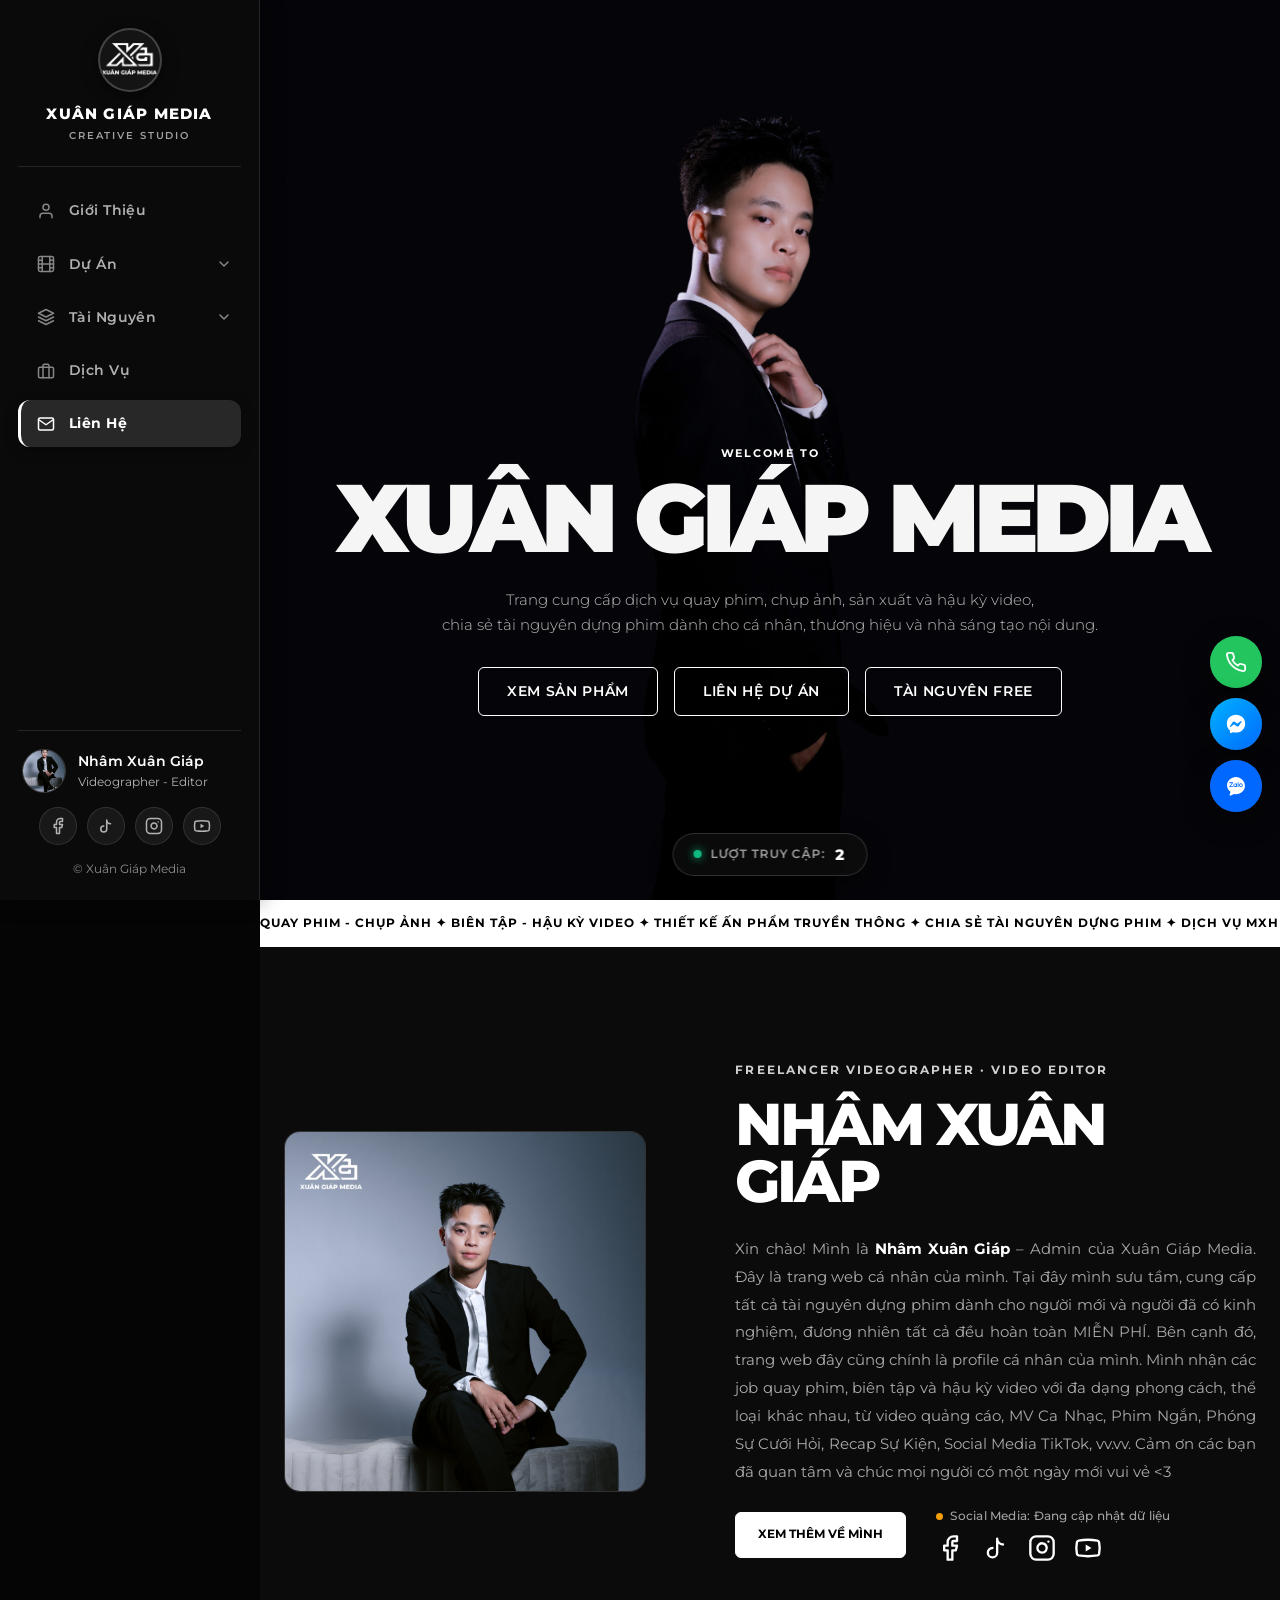
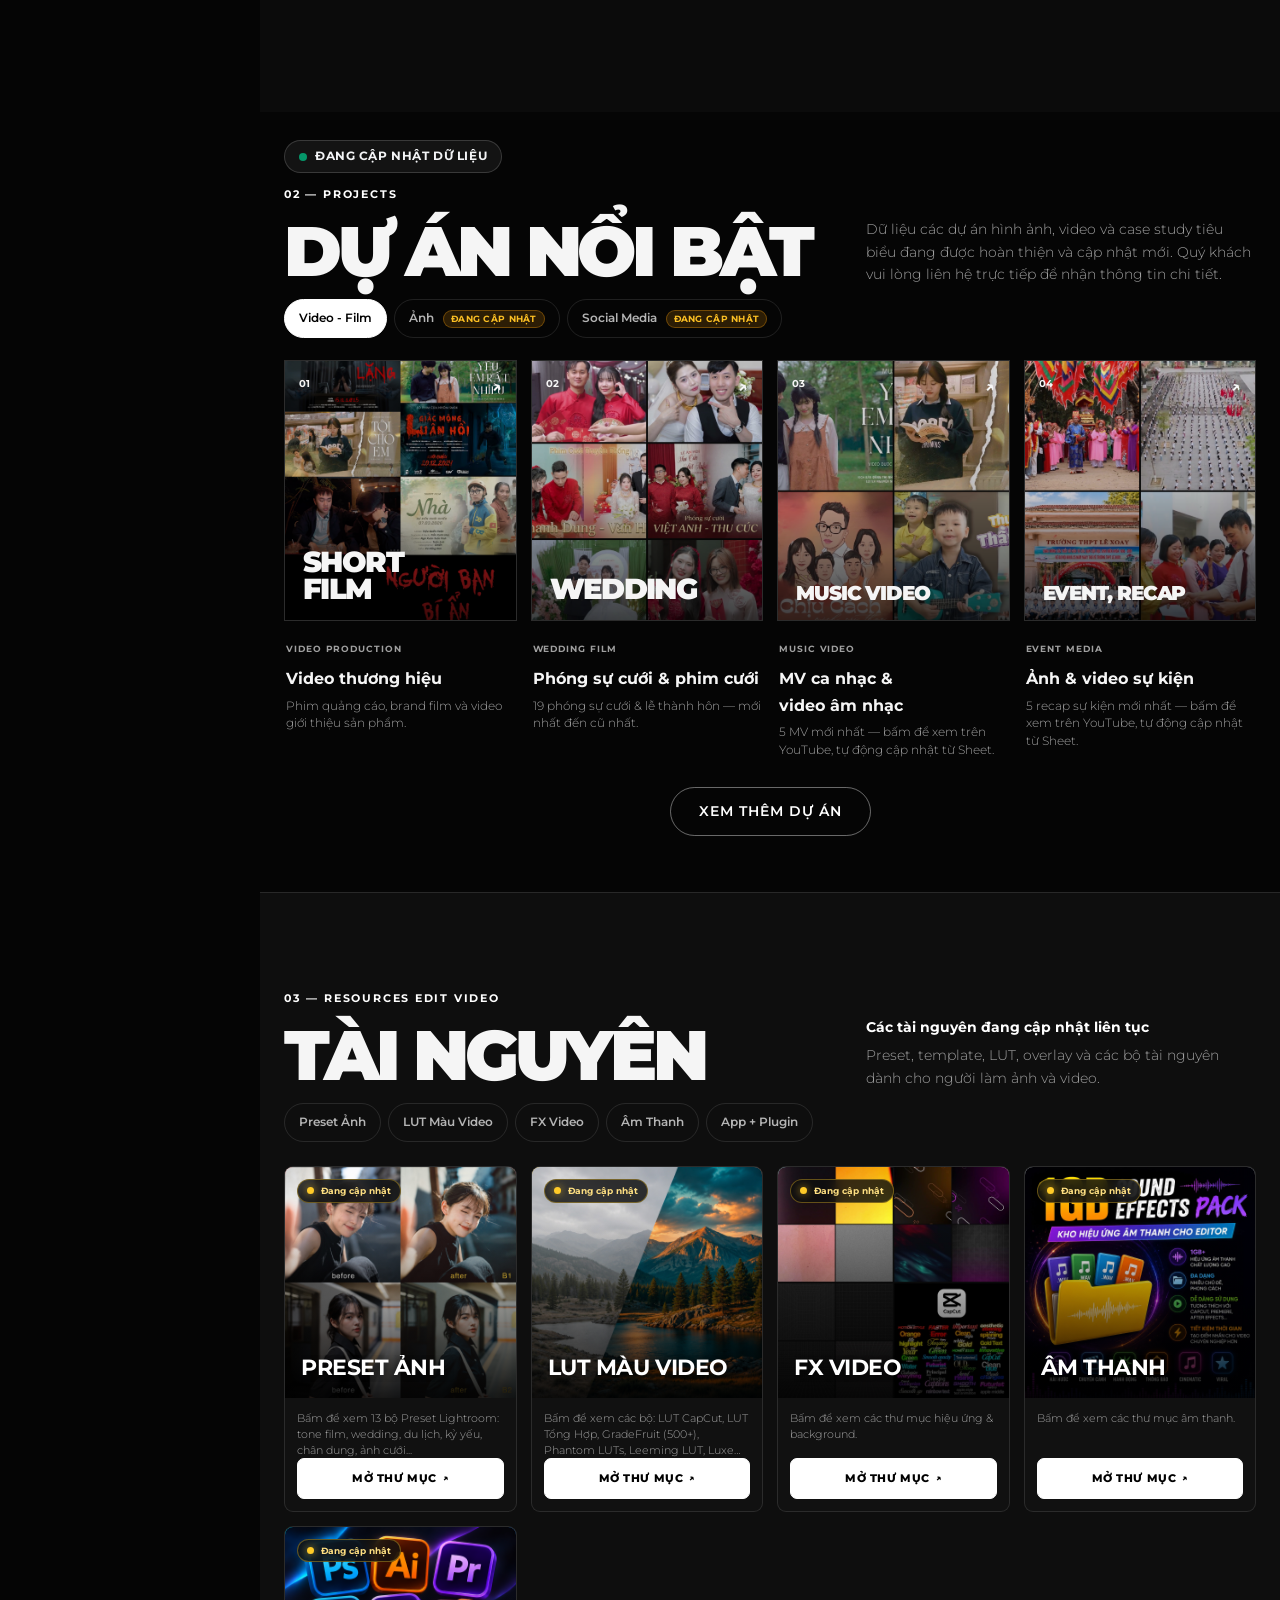
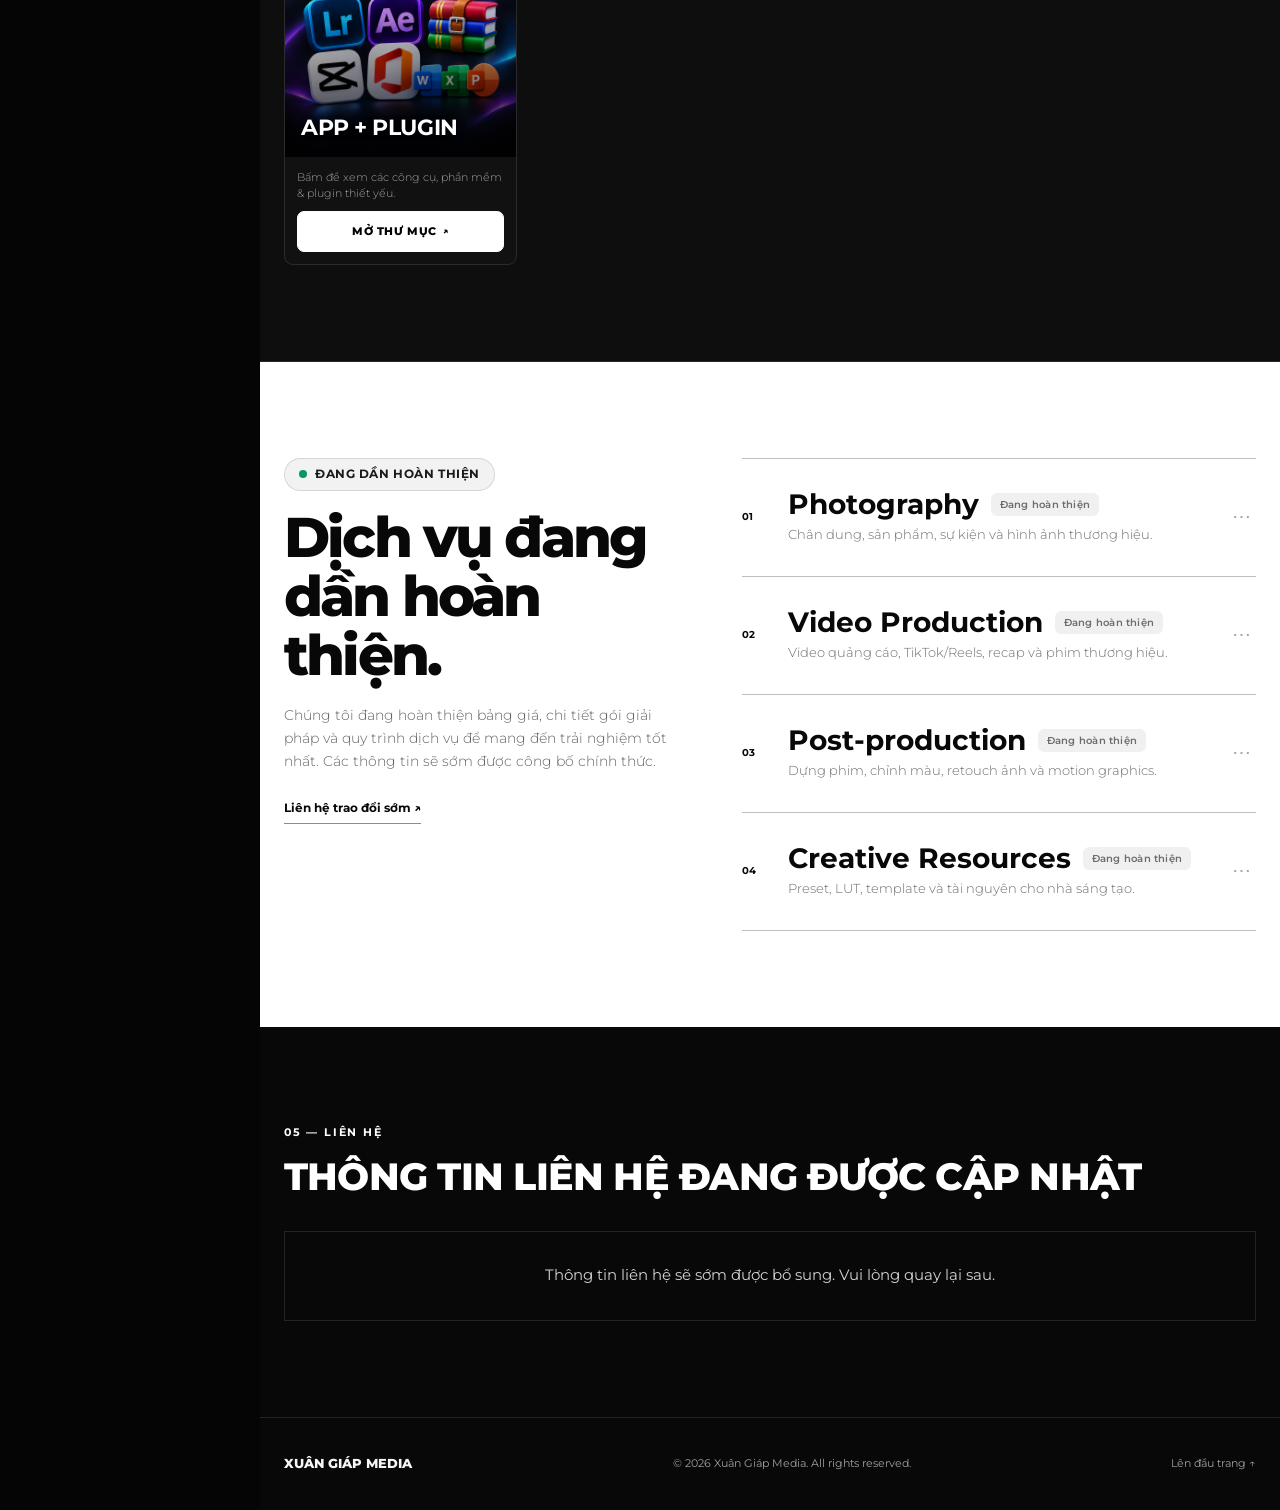
==== commit a072b91c: "Cập nhật logo Zalo vector chuẩn sắc nét trên toàn bộ các trang" ====
--- a/index.html
+++ b/index.html
@@ -878,7 +878,7 @@
       <span class="float-label">Messenger</span>
     </a>
     <a class="float-btn float-zalo" href="https://zalo.me/0335559690" target="_blank" rel="noopener" aria-label="Nhắn Zalo 0335 559 690">
-      <span class="float-icon"><svg viewBox="0 0 32 32" xmlns="http://www.w3.org/2000/svg" aria-hidden="true"><path fill="white" d="M16 4.5C9.1 4.5 3.5 9 3.5 15c0 2.9 1.4 5.6 3.7 7.5c.25.21.37.53.32.85l-.3 1.7c-.06.36.31.63.61.44l1.95-1.15c.22-.13.49-.15.73-.08c1.08.32 2.24.5 3.49.5c6.9 0 12.5-4.5 12.5-10.1S22.9 4.5 16 4.5z"/><path fill="#0068FF" d="M11.2 19.2l3.2-7.4h1.9l-1.1 2.6h2.1l1.25-2.6h2.3l-3.2 7.4h-1.9l1.1-2.6h-2.1L13.5 19.2h-2.3z"/></svg></span>
+      <span class="float-icon"><svg viewBox="0 0 32 32" xmlns="http://www.w3.org/2000/svg" aria-hidden="true"><path fill="#ffffff" d="M16 3C8.82 3 3 8.37 3 15c0 3.82 1.93 7.23 4.95 9.47l-1.28 4.64a.8.8 0 0 0 1.07.94l5.48-2.37c.88.21 1.81.32 2.78.32 7.18 0 13-5.37 13-12S23.18 3 16 3z"/><g transform="translate(6.16, 4.3) scale(0.82)" fill="#0068ff"><path d="M12.49 10.2722v-.4496h1.3467v6.3218h-.7704a.576.576 0 01-.5763-.5729l-.0006.0005a3.273 3.273 0 01-1.9372.6321c-1.8138 0-3.2844-1.4697-3.2844-3.2823 0-1.8125 1.4706-3.2822 3.2844-3.2822a3.273 3.273 0 011.9372.6321l.0006.0005zM6.9188 7.7896v.205c0 .3823-.051.6944-.2995 1.0605l-.03.0343c-.0542.0615-.1815.206-.2421.2843L2.024 14.8h4.8948v.7682a.5764.5764 0 01-.5767.5761H0v-.3622c0-.4436.1102-.6414.2495-.8476L4.8582 9.23H.1922V7.7896h6.7266zm8.5513 8.3548a.4805.4805 0 01-.4803-.4798v-7.875h1.4416v8.3548H15.47zM20.6934 9.6C22.52 9.6 24 11.0807 24 12.9044c0 1.8252-1.4801 3.306-3.3066 3.306-1.8264 0-3.3066-1.4808-3.3066-3.306 0-1.8237 1.4802-3.3044 3.3066-3.3044zm-10.1412 5.253c1.0675 0 1.9324-.8645 1.9324-1.9312 0-1.065-.865-1.9295-1.9324-1.9295s-1.9324.8644-1.9324 1.9295c0 1.0667.865 1.9312 1.9324 1.9312zm10.1412-.0033c1.0737 0 1.945-.8707 1.945-1.9453 0-1.073-.8713-1.9436-1.945-1.9436-1.0753 0-1.945.8706-1.945 1.9453 0 1.0746.8697 1.9453 1.945 1.9453z"/></g></svg></span>
       <span class="float-label">Zalo: 0335559690</span>
     </a>
   </div>
--- a/style.css
+++ b/style.css
@@ -1361,6 +1361,38 @@
   font-size: .58rem;
   font-weight: 700;
   letter-spacing: .09em;
+}
+
+.resource-cover > .resource-updating-badge {
+  position: absolute;
+  top: 12px;
+  left: 12px;
+  z-index: 3;
+  display: inline-flex;
+  align-items: center;
+  gap: 7px;
+  padding: 6px 9px;
+  border: 1px solid rgba(255, 202, 40, .35);
+  border-radius: 999px;
+  background: rgba(15, 15, 15, .82);
+  color: #ffe082;
+  font-size: .58rem;
+  font-weight: 700;
+  line-height: 1;
+  white-space: nowrap;
+  pointer-events: none;
+  backdrop-filter: blur(6px);
+  -webkit-backdrop-filter: blur(6px);
+}
+
+.resource-cover > .resource-updating-badge::before {
+  content: "";
+  width: 7px;
+  height: 7px;
+  flex: 0 0 7px;
+  border-radius: 50%;
+  background: #ffca28;
+  box-shadow: 0 0 8px rgba(255, 202, 40, .75);
 }
 
 .resource-cover h3 {
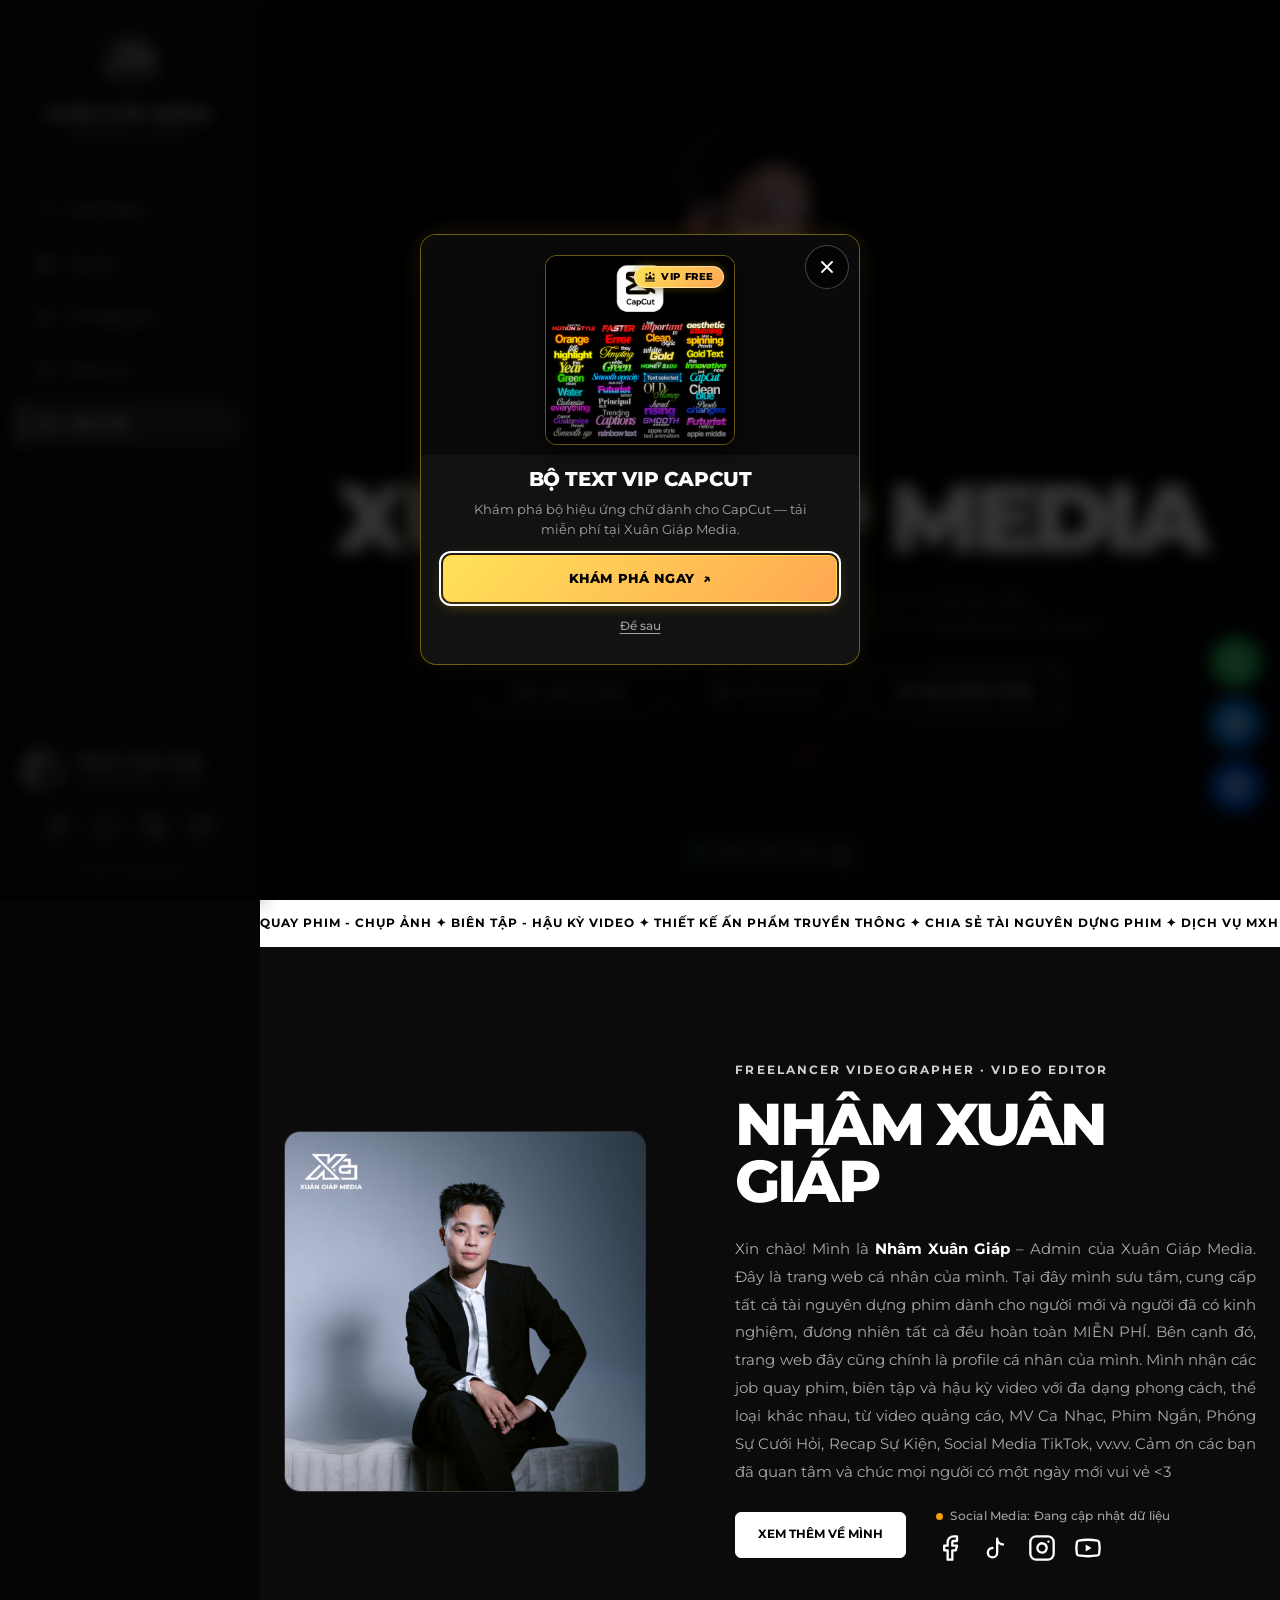
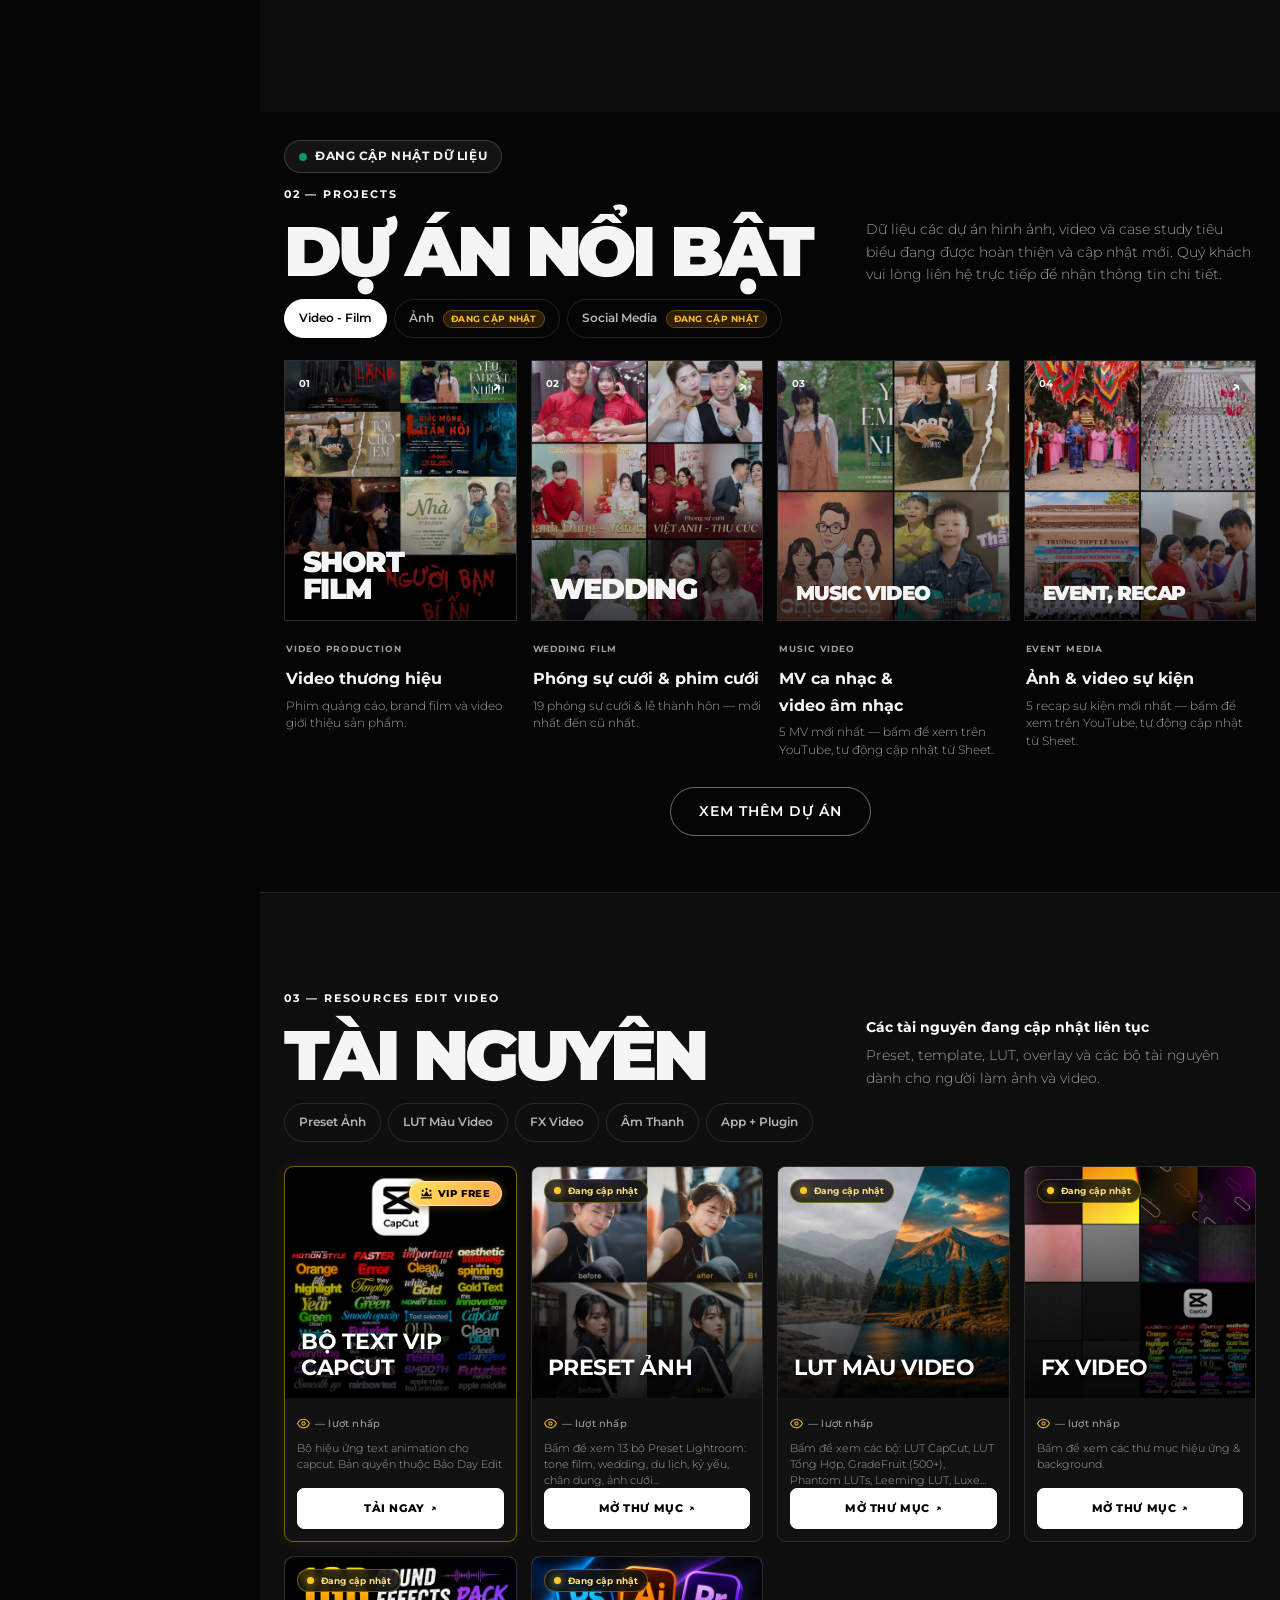
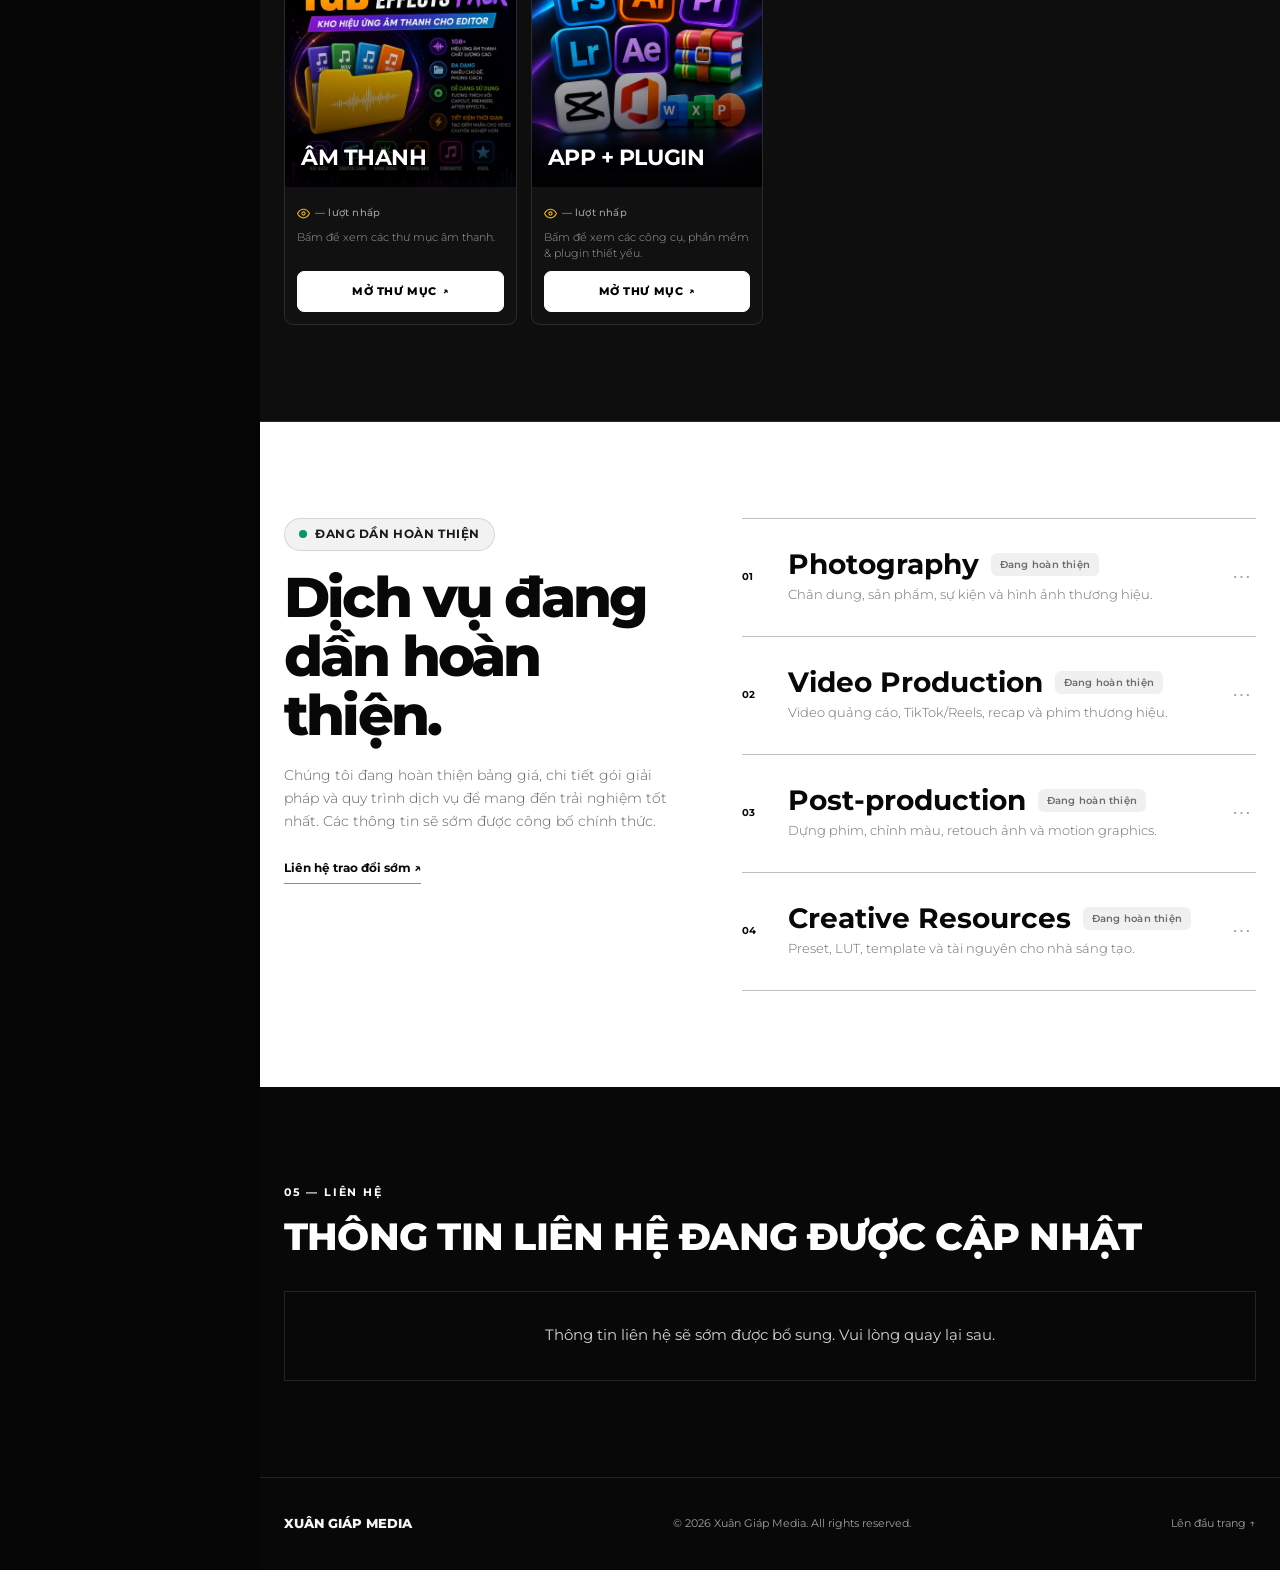
==== commit 0ea105fc: "feat: capcut vip promo popup on mobile and real click counter API" ====
--- a/index.html
+++ b/index.html
@@ -4,7 +4,7 @@
   <meta charset="utf-8">
   <meta name="viewport" content="width=device-width, initial-scale=1">
 
-  <title>Xuân Giáp Media — Creative Studio</title>
+  <title>Xuân Giáp Media — Kho Tài Nguyên VIP Free</title>
   <meta name="description" content="NHÂM XUÂN GIÁP — chụp ảnh, sản xuất video, hậu kỳ và tài nguyên sáng tạo.">
   <meta name="theme-color" content="#050505">
 
@@ -861,8 +861,6 @@
 
   </dialog>
 
-
-  
   <!-- Floating CTA: Call / Messenger / Zalo -->
   <div class="floating-cta" aria-label="Liên hệ nhanh">
     <a class="float-btn float-call" href="tel:+84345055487" aria-label="Gọi 0345055487">
@@ -883,6 +881,52 @@
     </a>
   </div>
 
+  <!-- Popup giới thiệu sản phẩm nổi bật "Bộ Text VIP Capcut" -->
+  <dialog id="vipPromoDialog" class="vip-promo-modal" role="dialog" aria-modal="true" aria-labelledby="vipPromoTitle" aria-describedby="vipPromoDesc">
+    <div class="vip-promo-card">
+      <button type="button" class="vip-promo-close" id="vipPromoClose" aria-label="Đóng popup giới thiệu">
+        <svg viewBox="0 0 24 24" width="20" height="20" fill="none" stroke="currentColor" stroke-width="2.2" stroke-linecap="round" stroke-linejoin="round" aria-hidden="true">
+          <line x1="18" y1="6" x2="6" y2="18"></line>
+          <line x1="6" y1="6" x2="18" y2="18"></line>
+        </svg>
+      </button>
+
+      <div class="vip-promo-media">
+        <div class="vip-promo-thumb-wrapper">
+          <img
+            id="vipPromoThumb"
+            src="assets/fx-capcut/text-fx-capcut.jpg"
+            alt="Bộ Text VIP Capcut"
+            loading="eager"
+          >
+          <span class="vip-promo-badge" aria-label="VIP FREE">
+            <svg class="vip-crown-icon" viewBox="0 0 24 24" fill="currentColor" width="13" height="13" aria-hidden="true">
+              <path d="M2 19h20v2H2v-2zm1-8.5l4 4.5 5-8 5 8 4-4.5V17H3v-6.5zM5 9c1.1 0 2-.9 2-2s-.9-2-2-2-2 .9-2 2 .9 2 2 2zm14 0c1.1 0 2-.9 2-2s-.9-2-2-2-2 .9-2 2 .9 2 2 2zm-7-3c1.1 0 2-.9 2-2s-.9-2-2-2-2 .9-2 2 .9 2 2 2z"/>
+            </svg>
+            VIP FREE
+          </span>
+        </div>
+      </div>
+
+      <div class="vip-promo-content">
+        <h2 id="vipPromoTitle" class="vip-promo-title">BỘ TEXT VIP CAPCUT</h2>
+        <p id="vipPromoDesc" class="vip-promo-desc">
+          Khám phá bộ hiệu ứng chữ dành cho CapCut — tải miễn phí tại Xuân Giáp Media.
+        </p>
+
+        <div class="vip-promo-actions">
+          <button type="button" class="vip-promo-btn-primary" id="vipPromoCta">
+            <span>KHÁM PHÁ NGAY</span>
+            <span aria-hidden="true">↗</span>
+          </button>
+          <button type="button" class="vip-promo-btn-secondary" id="vipPromoLater">
+            Để sau
+          </button>
+        </div>
+      </div>
+    </div>
+  </dialog>
+
   <script src="script.js"></script>
 
 </body>
--- a/style.css
+++ b/style.css
@@ -3325,14 +3325,28 @@
   transform: translateY(-2px);
 }
 
-/* ===== 5 Card thư mục mẹ tổng quan trong mục Tài Nguyên ===== */
-.resource-card.is-overview-folder {
+/* ===== Thẻ nổi bật VIP Bộ Text VIP Capcut & 5 Card thư mục mẹ tổng quan ===== */
+.resource-card.is-overview-folder,
+.resource-card.is-vip-product {
   display: flex;
   flex-direction: column;
   height: 100%;
 }
 
-.resource-card.is-overview-folder .resource-cover {
+.resource-card.is-vip-product {
+  border: 1px solid rgba(255, 204, 0, 0.42);
+  box-shadow: 0 0 16px rgba(255, 204, 0, 0.08);
+  transition: transform var(--ease), border-color var(--ease), box-shadow var(--ease);
+}
+
+.resource-card.is-vip-product:hover {
+  transform: translateY(-4px);
+  border-color: rgba(255, 204, 0, 0.85);
+  box-shadow: 0 6px 22px rgba(255, 204, 0, 0.22);
+}
+
+.resource-card.is-overview-folder .resource-cover,
+.resource-card.is-vip-product .resource-cover {
   position: relative;
   width: 100%;
   aspect-ratio: 1 / 1;
@@ -3347,7 +3361,8 @@
   background: var(--cover);
 }
 
-.resource-card.is-overview-folder .resource-cover img {
+.resource-card.is-overview-folder .resource-cover img,
+.resource-card.is-vip-product .resource-cover img {
   position: absolute;
   inset: 0;
   width: 100%;
@@ -3357,7 +3372,8 @@
   z-index: 0;
 }
 
-.resource-card.is-overview-folder .resource-cover::after {
+.resource-card.is-overview-folder .resource-cover::after,
+.resource-card.is-vip-product .resource-cover::after {
   content: "";
   position: absolute;
   inset: 0;
@@ -3366,7 +3382,8 @@
   pointer-events: none;
 }
 
-.resource-card.is-overview-folder .resource-cover h3 {
+.resource-card.is-overview-folder .resource-cover h3,
+.resource-card.is-vip-product .resource-cover h3 {
   position: relative;
   z-index: 2;
   font-family: inherit;
@@ -3391,7 +3408,8 @@
   text-shadow: 0 2px 8px rgba(0, 0, 0, 0.75);
 }
 
-.resource-card.is-overview-folder .resource-body {
+.resource-card.is-overview-folder .resource-body,
+.resource-card.is-vip-product .resource-body {
   display: flex;
   flex-direction: column;
   flex: 1;
@@ -3399,7 +3417,8 @@
   box-sizing: border-box;
 }
 
-.resource-card.is-overview-folder .resource-body p {
+.resource-card.is-overview-folder .resource-body p,
+.resource-card.is-vip-product .resource-body p {
   margin: 0;
   color: var(--muted);
   font-size: 0.68rem;
@@ -3412,20 +3431,69 @@
   overflow: hidden;
 }
 
-.resource-card.is-overview-folder .resource-body .resource-btn {
+.resource-card.is-overview-folder .resource-body .resource-btn,
+.resource-card.is-vip-product .resource-body .resource-btn {
   margin-top: auto;
 }
 
+/* Badge VIP FREE góc trên bên phải thumbnail */
+.resource-cover > .resource-vip-badge {
+  position: absolute;
+  top: 14px;
+  right: 14px;
+  z-index: 3;
+  display: inline-flex;
+  align-items: center;
+  gap: 5px;
+  padding: 5px 10px;
+  border-radius: 999px;
+  background: linear-gradient(135deg, #FFE259 0%, #FFA751 100%);
+  color: #000;
+  border: 1px solid rgba(255, 255, 255, 0.5);
+  box-shadow: 0 2px 8px rgba(0, 0, 0, 0.4), 0 0 10px rgba(255, 204, 0, 0.35);
+  font-family: inherit;
+  font-size: 0.62rem;
+  font-weight: 800;
+  letter-spacing: 0.06em;
+  line-height: 1;
+  text-transform: uppercase;
+  white-space: nowrap;
+  pointer-events: none;
+}
+
+.resource-cover > .resource-vip-badge .vip-crown-icon {
+  width: 13px;
+  height: 13px;
+  flex: 0 0 13px;
+  color: #000;
+}
+
 @media (max-width: 800px) {
-  .resource-card.is-overview-folder .resource-cover {
+  .resource-card.is-overview-folder .resource-cover,
+  .resource-card.is-vip-product .resource-cover {
     padding: 16px;
   }
 
-  .resource-card.is-overview-folder .resource-cover h3 {
+  .resource-card.is-overview-folder .resource-cover h3,
+  .resource-card.is-vip-product .resource-cover h3 {
     font-size: 18px;
     font-weight: 700;
     line-height: 1.2;
     letter-spacing: -0.02em;
+  }
+
+  .resource-cover > .resource-vip-badge {
+    top: 10px;
+    right: 10px;
+    padding: 4px 8px;
+    gap: 4px;
+    font-size: 0.56rem;
+  }
+
+  .resource-cover > .resource-vip-badge .vip-crown-icon {
+    width: 11px;
+    height: 11px;
+    flex: 0 0 11px;
   }
 }
 
@@ -3517,3 +3585,397 @@
   letter-spacing: 0.04em;
   text-transform: uppercase;
 }
+
+/* ================= POPUP GIỚI THIỆU BỘ TEXT VIP CAPCUT ================= */
+.vip-promo-modal {
+  position: fixed;
+  inset: 0;
+  z-index: 99999;
+  width: calc(100vw - 32px);
+  max-width: 440px;
+  max-height: calc(100vh - 32px);
+  max-height: calc(100dvh - 32px);
+  max-height: calc(100dvh - 32px - env(safe-area-inset-top, 0px) - env(safe-area-inset-bottom, 0px));
+  margin: auto;
+  padding: 0;
+  border: none;
+  background: transparent;
+  color: #ffffff;
+  outline: none;
+  overflow: visible;
+  box-sizing: border-box;
+}
+
+.vip-promo-modal::backdrop {
+  background: rgba(0, 0, 0, 0.78);
+  backdrop-filter: blur(8px);
+  -webkit-backdrop-filter: blur(8px);
+}
+
+.vip-promo-modal:not([open]) {
+  display: none !important;
+}
+
+.vip-promo-modal[open] {
+  display: flex !important;
+  align-items: center;
+  justify-content: center;
+}
+
+.vip-promo-card {
+  position: relative;
+  width: 100%;
+  max-height: calc(100vh - 32px);
+  max-height: calc(100dvh - 32px);
+  max-height: calc(100dvh - 32px - env(safe-area-inset-top, 0px) - env(safe-area-inset-bottom, 0px));
+  background: #121212;
+  border: 1px solid rgba(255, 204, 0, 0.4);
+  border-radius: 16px;
+  overflow: hidden;
+  display: flex;
+  flex-direction: column;
+  box-shadow: 0 24px 60px rgba(0, 0, 0, 0.8), 0 0 25px rgba(255, 204, 0, 0.12);
+  animation: vipPromoFadeIn 0.28s cubic-bezier(0.16, 1, 0.3, 1) forwards;
+  box-sizing: border-box;
+}
+
+@keyframes vipPromoFadeIn {
+  from {
+    opacity: 0;
+    transform: scale(0.96) translateY(6px);
+  }
+  to {
+    opacity: 1;
+    transform: scale(1) translateY(0);
+  }
+}
+
+/* Nút đóng (×) có vùng chạm tối thiểu 44 × 44px */
+.vip-promo-close {
+  position: absolute;
+  top: 10px;
+  right: 10px;
+  z-index: 10;
+  width: 44px;
+  height: 44px;
+  min-width: 44px;
+  min-height: 44px;
+  display: inline-flex;
+  align-items: center;
+  justify-content: center;
+  background: rgba(0, 0, 0, 0.65);
+  border: 1px solid rgba(255, 255, 255, 0.25);
+  border-radius: 50%;
+  color: #ffffff;
+  cursor: pointer;
+  padding: 0;
+  backdrop-filter: blur(6px);
+  -webkit-backdrop-filter: blur(6px);
+  transition: background 0.2s ease, border-color 0.2s ease, transform 0.2s ease, color 0.2s ease;
+}
+
+.vip-promo-close:hover {
+  background: rgba(255, 255, 255, 0.95);
+  color: #000000;
+  border-color: #ffffff;
+  transform: rotate(90deg);
+}
+
+.vip-promo-close:focus-visible {
+  outline: 2px solid #ffca28;
+  outline-offset: 2px;
+}
+
+/* Media: Thumbnail vuông 1:1, giới hạn kích thước hợp lý */
+.vip-promo-media {
+  position: relative;
+  width: 100%;
+  display: flex;
+  align-items: center;
+  justify-content: center;
+  background: #0a0a0a;
+  padding: 20px 20px 10px;
+  box-sizing: border-box;
+  flex-shrink: 0;
+}
+
+.vip-promo-thumb-wrapper {
+  position: relative;
+  width: min(190px, 46vw);
+  aspect-ratio: 1 / 1;
+  border-radius: 12px;
+  overflow: hidden;
+  border: 1px solid rgba(255, 204, 0, 0.35);
+  box-shadow: 0 8px 24px rgba(0, 0, 0, 0.6);
+  background: #181818;
+}
+
+.vip-promo-thumb-wrapper img {
+  width: 100%;
+  height: 100%;
+  object-fit: cover;
+  object-position: center;
+  display: block;
+}
+
+.vip-promo-thumb-wrapper::after {
+  content: "";
+  position: absolute;
+  inset: 0;
+  background: linear-gradient(180deg, rgba(0, 0, 0, 0) 50%, rgba(0, 0, 0, 0.55) 100%);
+  pointer-events: none;
+}
+
+/* Badge VIP FREE */
+.vip-promo-badge {
+  position: absolute;
+  top: 10px;
+  right: 10px;
+  z-index: 4;
+  display: inline-flex;
+  align-items: center;
+  gap: 5px;
+  padding: 4px 9px;
+  border-radius: 999px;
+  background: linear-gradient(135deg, #FFE259 0%, #FFA751 100%);
+  color: #000000;
+  border: 1px solid rgba(255, 255, 255, 0.5);
+  box-shadow: 0 2px 8px rgba(0, 0, 0, 0.4), 0 0 10px rgba(255, 204, 0, 0.35);
+  font-size: 0.62rem;
+  font-weight: 800;
+  letter-spacing: 0.06em;
+  line-height: 1;
+  text-transform: uppercase;
+  pointer-events: none;
+  white-space: nowrap;
+}
+
+.vip-promo-badge .vip-crown-icon {
+  width: 12px;
+  height: 12px;
+  flex: 0 0 12px;
+  color: #000000;
+}
+
+/* Nội dung popup */
+.vip-promo-content {
+  padding: 12px 22px 20px;
+  display: flex;
+  flex-direction: column;
+  align-items: center;
+  text-align: center;
+  flex: 1 1 auto;
+  min-height: 0;
+  overflow-y: auto;
+  -webkit-overflow-scrolling: touch;
+  box-sizing: border-box;
+}
+
+.vip-promo-title {
+  margin: 0 0 8px;
+  font-family: inherit;
+  font-size: 1.25rem;
+  font-weight: 800;
+  line-height: 1.25;
+  letter-spacing: -0.02em;
+  color: #ffffff;
+  text-transform: uppercase;
+}
+
+.vip-promo-desc {
+  margin: 0 0 16px;
+  color: #a3a3a3;
+  font-size: 0.82rem;
+  font-weight: 400;
+  line-height: 1.5;
+  max-width: 340px;
+}
+
+/* Nút hành động */
+.vip-promo-actions {
+  display: flex;
+  flex-direction: column;
+  gap: 6px;
+  width: 100%;
+}
+
+.vip-promo-btn-primary {
+  display: inline-flex;
+  align-items: center;
+  justify-content: center;
+  gap: 8px;
+  width: 100%;
+  padding: 12px 18px;
+  border: 1px solid #ffd54f;
+  border-radius: 8px;
+  background: linear-gradient(135deg, #FFE259 0%, #FFA751 100%);
+  color: #000000;
+  font-family: inherit;
+  font-size: 0.8rem;
+  font-weight: 800;
+  letter-spacing: 0.05em;
+  text-transform: uppercase;
+  cursor: pointer;
+  box-shadow: 0 4px 14px rgba(255, 193, 7, 0.28);
+  transition: transform 0.2s ease, box-shadow 0.2s ease, filter 0.2s ease;
+}
+
+.vip-promo-btn-primary:hover {
+  transform: translateY(-2px);
+  box-shadow: 0 6px 20px rgba(255, 193, 7, 0.45);
+  filter: brightness(1.05);
+}
+
+.vip-promo-btn-primary:active {
+  transform: scale(0.98);
+}
+
+.vip-promo-btn-primary:focus-visible {
+  outline: 2px solid #ffffff;
+  outline-offset: 2px;
+}
+
+.vip-promo-btn-secondary {
+  display: inline-flex;
+  align-items: center;
+  justify-content: center;
+  min-height: 36px;
+  padding: 6px 12px;
+  background: transparent;
+  border: none;
+  color: #a3a3a3;
+  font-family: inherit;
+  font-size: 0.78rem;
+  font-weight: 500;
+  cursor: pointer;
+  transition: color 0.2s ease;
+  text-decoration: underline;
+  text-underline-offset: 3px;
+}
+
+.vip-promo-btn-secondary:hover {
+  color: #ffffff;
+}
+
+.vip-promo-btn-secondary:focus-visible {
+  outline: 2px solid #ffca28;
+  outline-offset: 2px;
+  border-radius: 4px;
+}
+
+/* Hiệu ứng viền nổi bật thẻ Bộ Text VIP Capcut trong 2 giây */
+.resource-card.is-card-highlighted {
+  border-color: #ffd54f !important;
+  box-shadow: 0 0 24px rgba(255, 213, 79, 0.7), 0 0 48px rgba(255, 167, 81, 0.35) !important;
+  transform: translateY(-5px) scale(1.02);
+  transition: transform 0.35s ease, border-color 0.35s ease, box-shadow 0.35s ease;
+  z-index: 10;
+}
+
+/* Thống kê lượt nhấp thật với icon mắt */
+.resource-meta {
+  display: flex;
+  align-items: center;
+  justify-content: flex-start;
+  margin: 6px 0 8px;
+  min-height: 16px;
+}
+
+.resource-clicks {
+  display: inline-flex;
+  align-items: center;
+  gap: 5px;
+  color: #9e9ea3;
+  font-size: 0.64rem;
+  font-weight: 500;
+  letter-spacing: 0.02em;
+  line-height: 1;
+  user-select: none;
+  pointer-events: none;
+}
+
+.resource-eye-icon {
+  width: 13px;
+  height: 13px;
+  flex: 0 0 13px;
+  color: #ffca28;
+  opacity: 0.88;
+}
+
+/* Responsive mobile (màn hình hẹp 320px - 480px) */
+@media (max-width: 480px) {
+  .vip-promo-modal {
+    width: calc(100vw - 24px);
+    max-width: calc(100vw - 24px);
+    max-height: calc(100vh - 24px);
+    max-height: calc(100dvh - 24px);
+    max-height: calc(100dvh - 24px - env(safe-area-inset-top, 0px) - env(safe-area-inset-bottom, 0px));
+  }
+
+  .vip-promo-card {
+    border-radius: 14px;
+    max-height: calc(100vh - 24px);
+    max-height: calc(100dvh - 24px);
+    max-height: calc(100dvh - 24px - env(safe-area-inset-top, 0px) - env(safe-area-inset-bottom, 0px));
+  }
+
+  .vip-promo-media {
+    padding: 16px 16px 8px;
+  }
+
+  .vip-promo-thumb-wrapper {
+    width: min(140px, 42vw);
+    border-radius: 10px;
+  }
+
+  .vip-promo-content {
+    padding: 10px 14px 16px;
+  }
+
+  .vip-promo-title {
+    font-size: 1.05rem;
+    margin-bottom: 6px;
+  }
+
+  .vip-promo-desc {
+    font-size: 0.75rem;
+    margin-bottom: 12px;
+    line-height: 1.45;
+  }
+
+  .vip-promo-btn-primary {
+    padding: 11px 14px;
+    font-size: 0.75rem;
+  }
+
+  .vip-promo-btn-secondary {
+    font-size: 0.72rem;
+  }
+
+  .resource-meta {
+    margin: 4px 0 6px;
+  }
+
+  .resource-clicks {
+    font-size: 0.58rem;
+    gap: 4px;
+  }
+
+  .resource-eye-icon {
+    width: 11px;
+    height: 11px;
+    flex: 0 0 11px;
+  }
+}
+
+@media (prefers-reduced-motion: reduce) {
+  .vip-promo-card {
+    animation: none !important;
+  }
+  .vip-promo-close,
+  .vip-promo-btn-primary,
+  .resource-card.is-card-highlighted {
+    transition: none !important;
+    transform: none !important;
+  }
+}
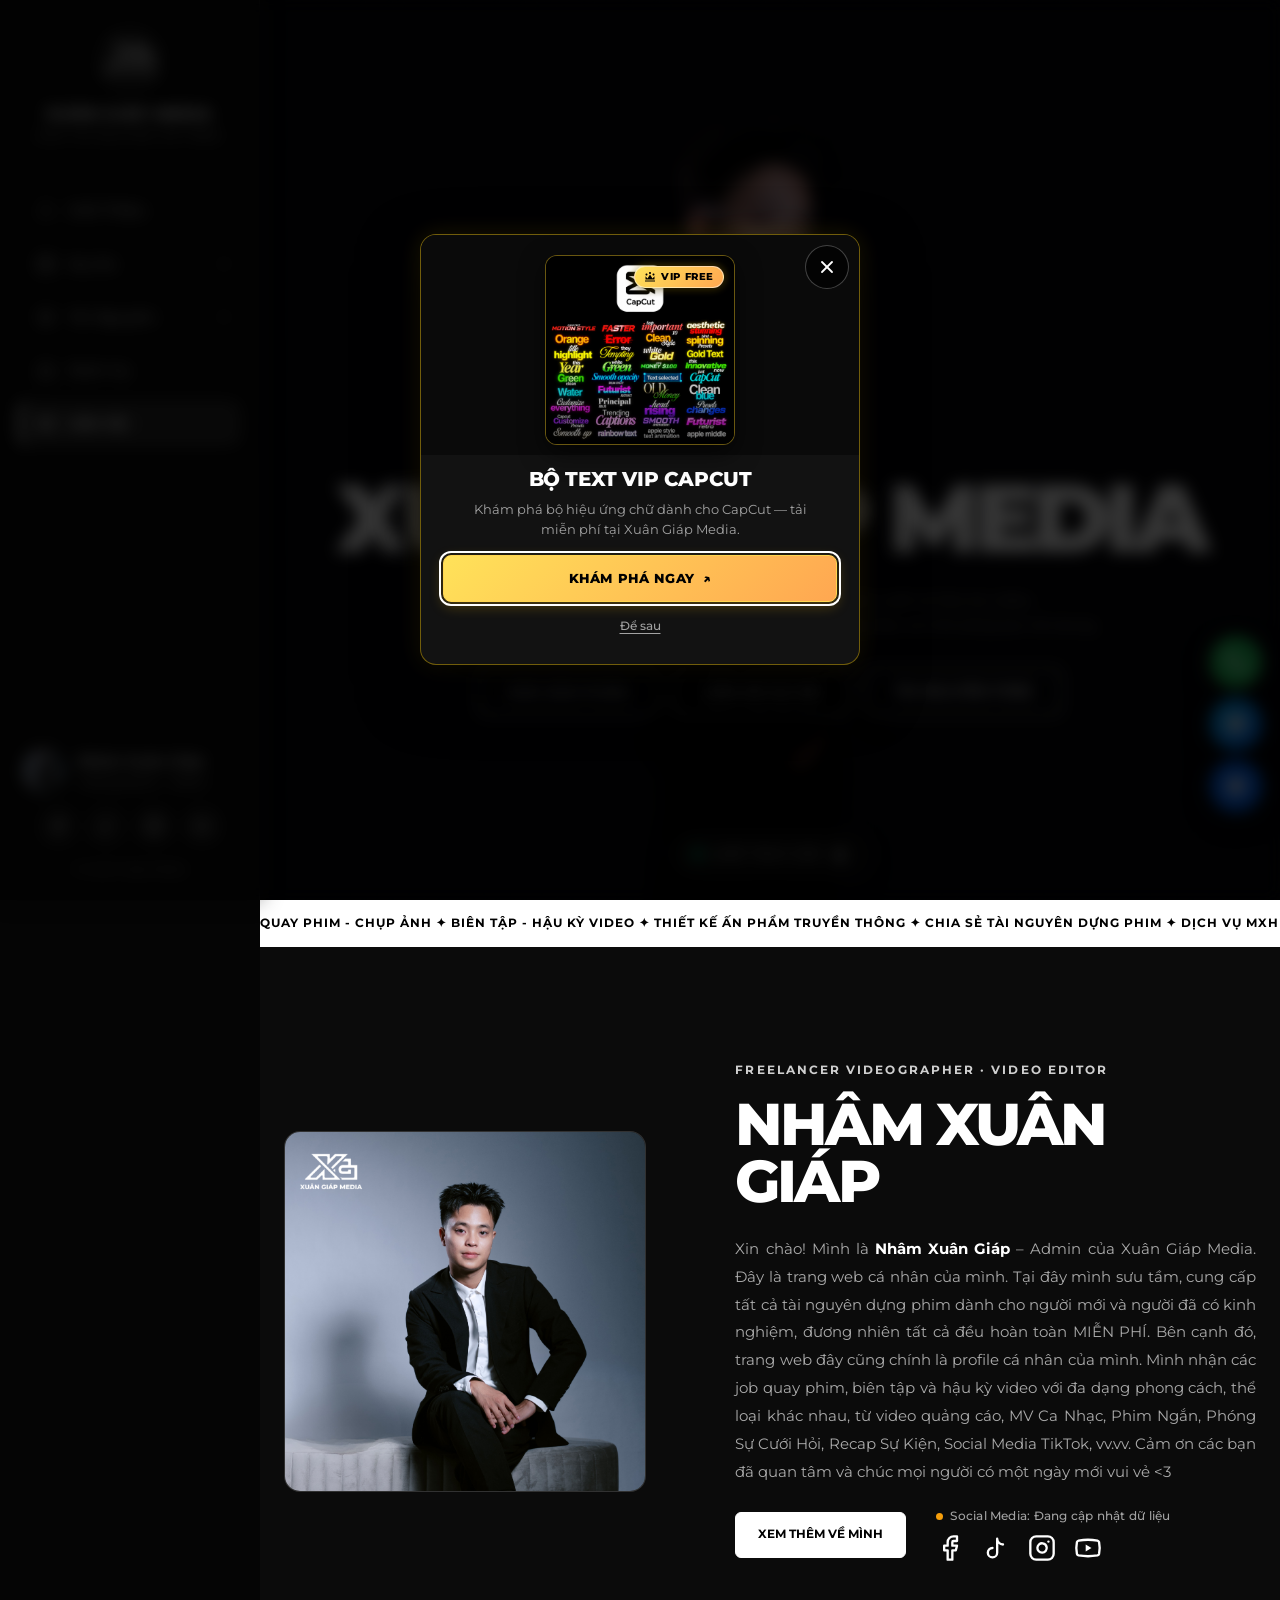
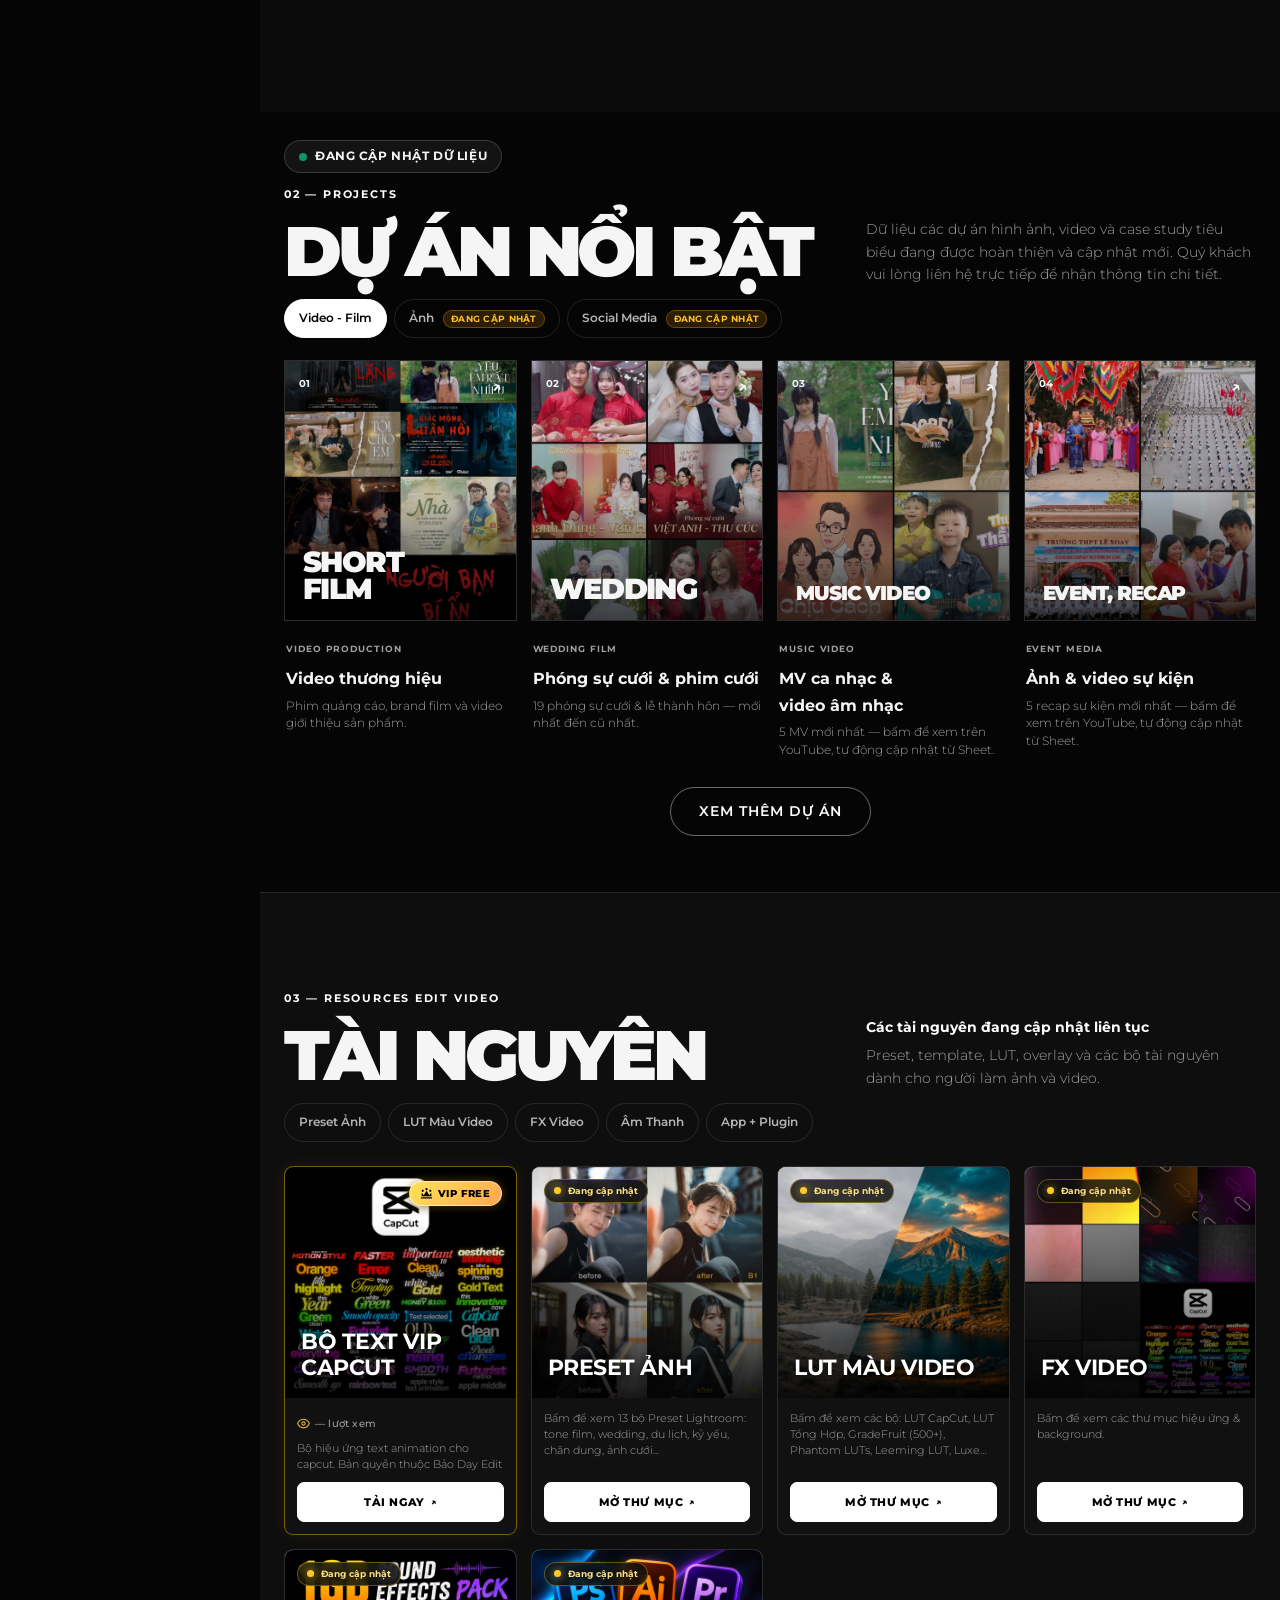
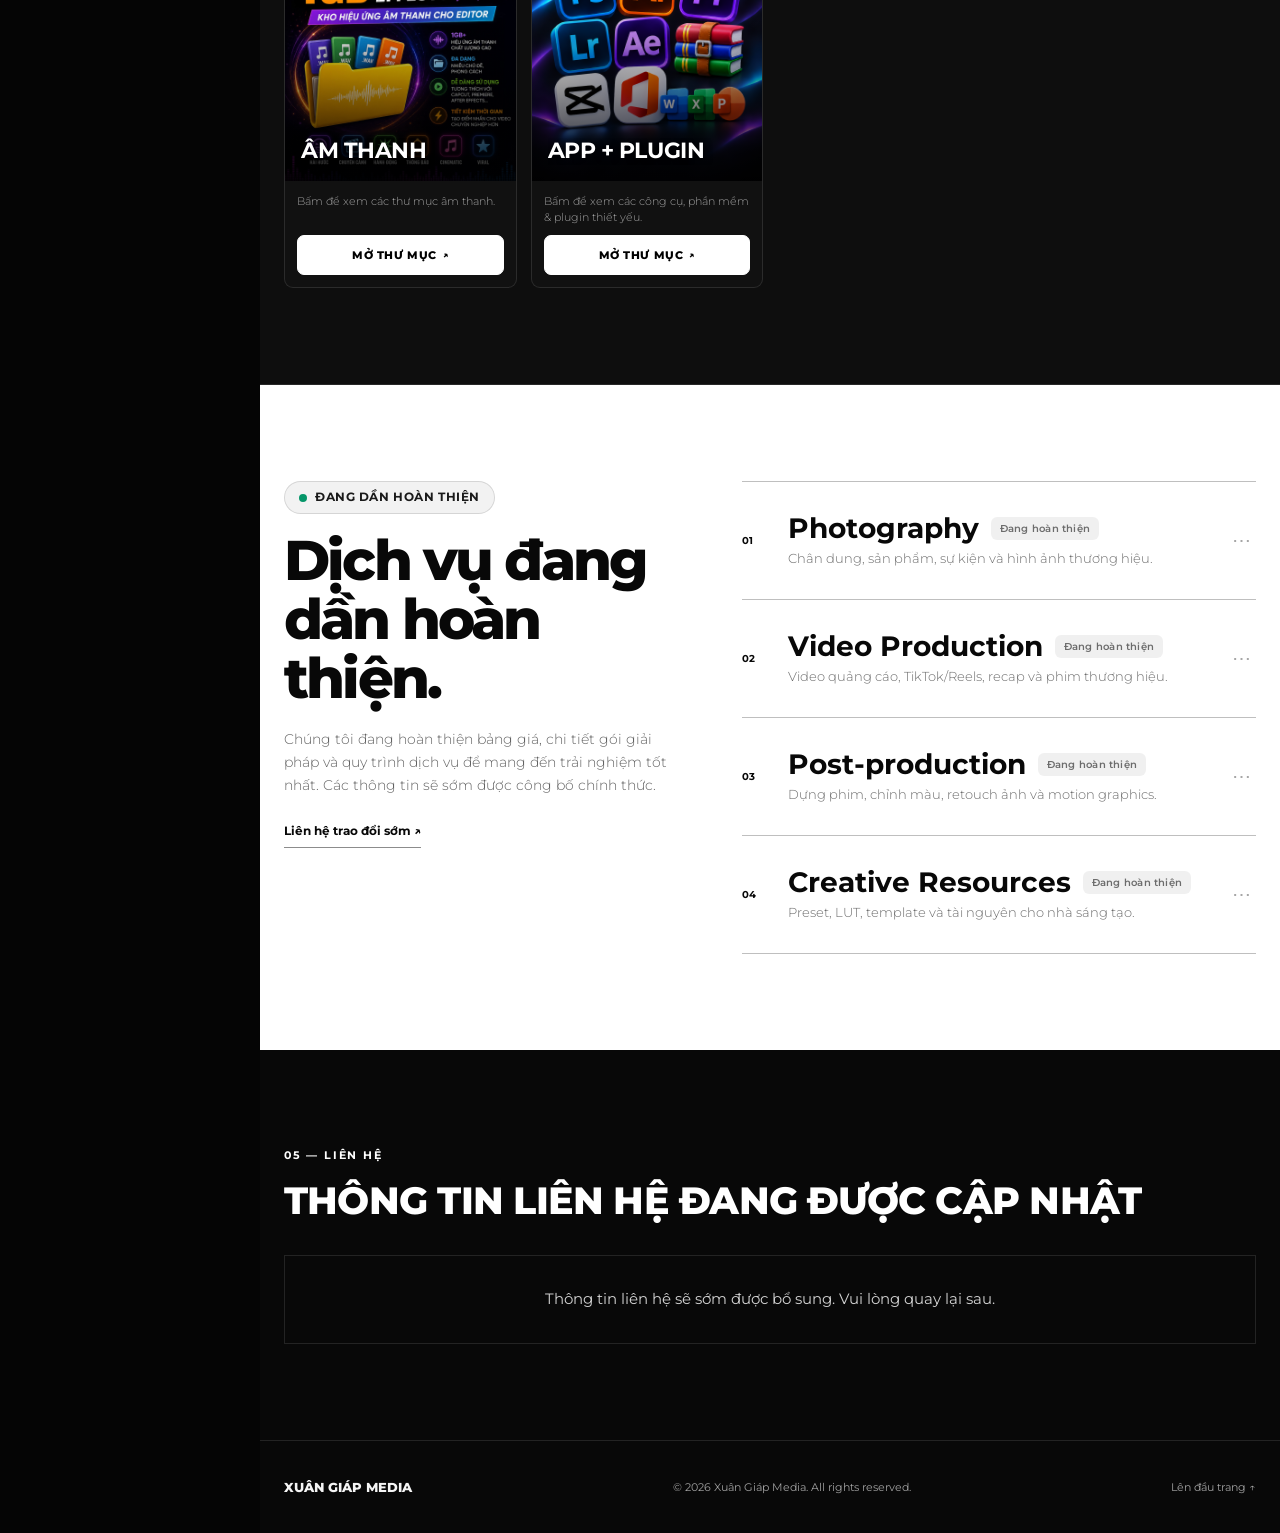
==== commit c6af295e: "update: change sidebar brand tagline to KHO TÀI NGUYÊN VIP FREE" ====
--- a/index.html
+++ b/index.html
@@ -60,7 +60,7 @@
           </div>
           <div class="sidebar-brand-info">
             <span class="sidebar-brand-name">XUÂN GIÁP MEDIA</span>
-            <span class="sidebar-brand-tagline">CREATIVE STUDIO</span>
+            <span class="sidebar-brand-tagline">KHO TÀI NGUYÊN VIP FREE</span>
           </div>
         </a>
       </div>
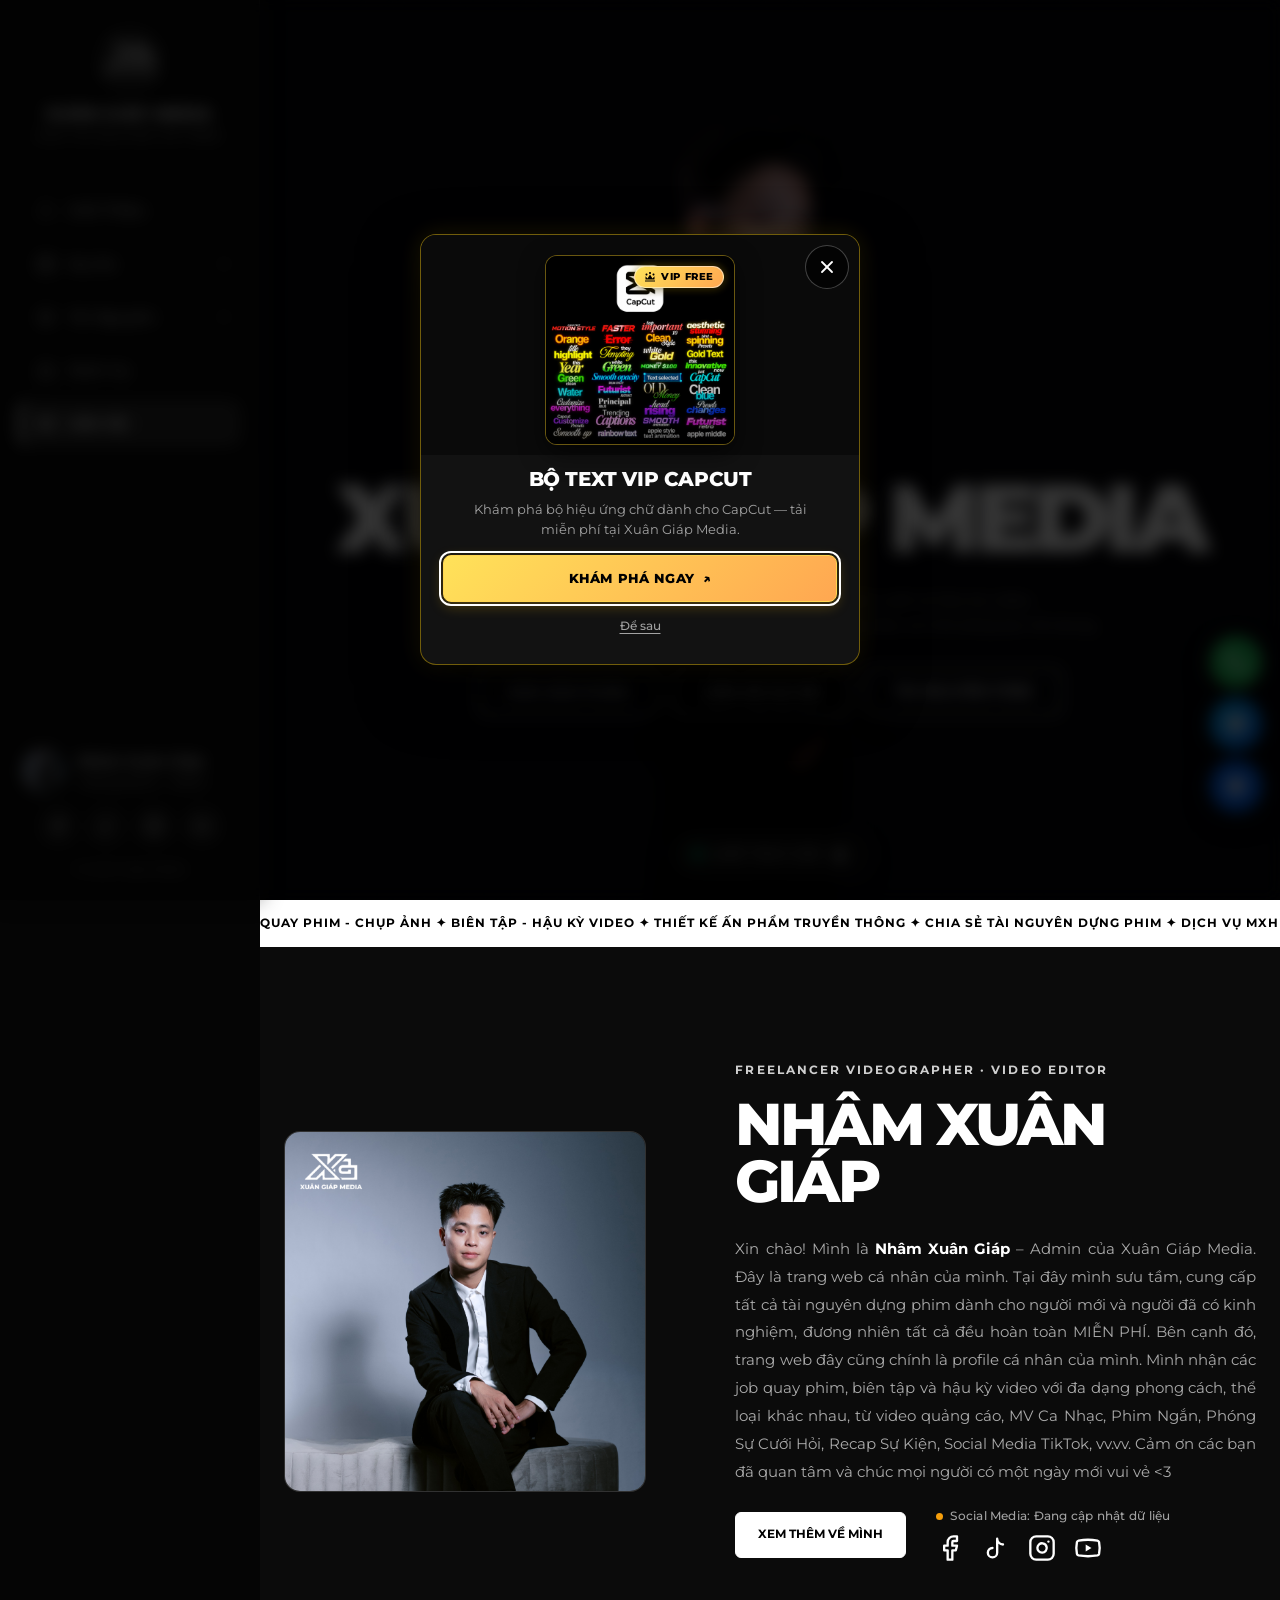
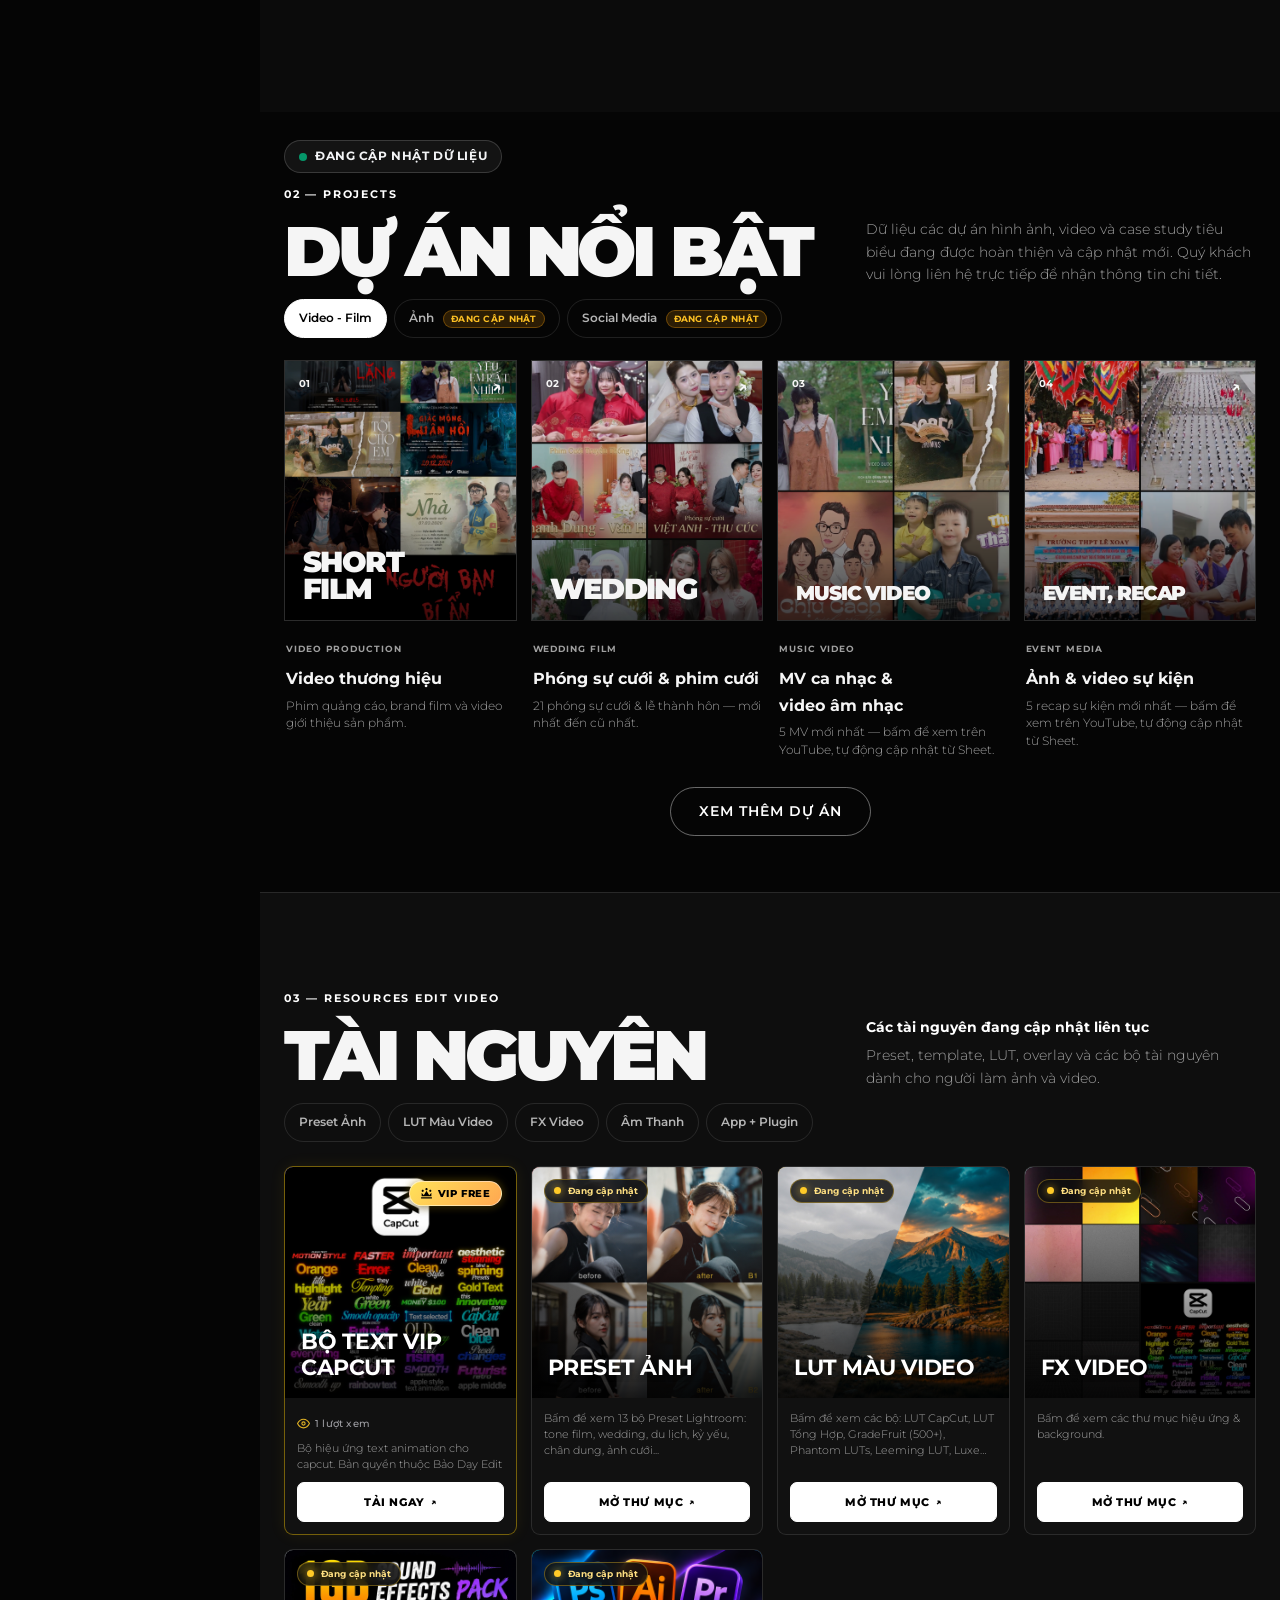
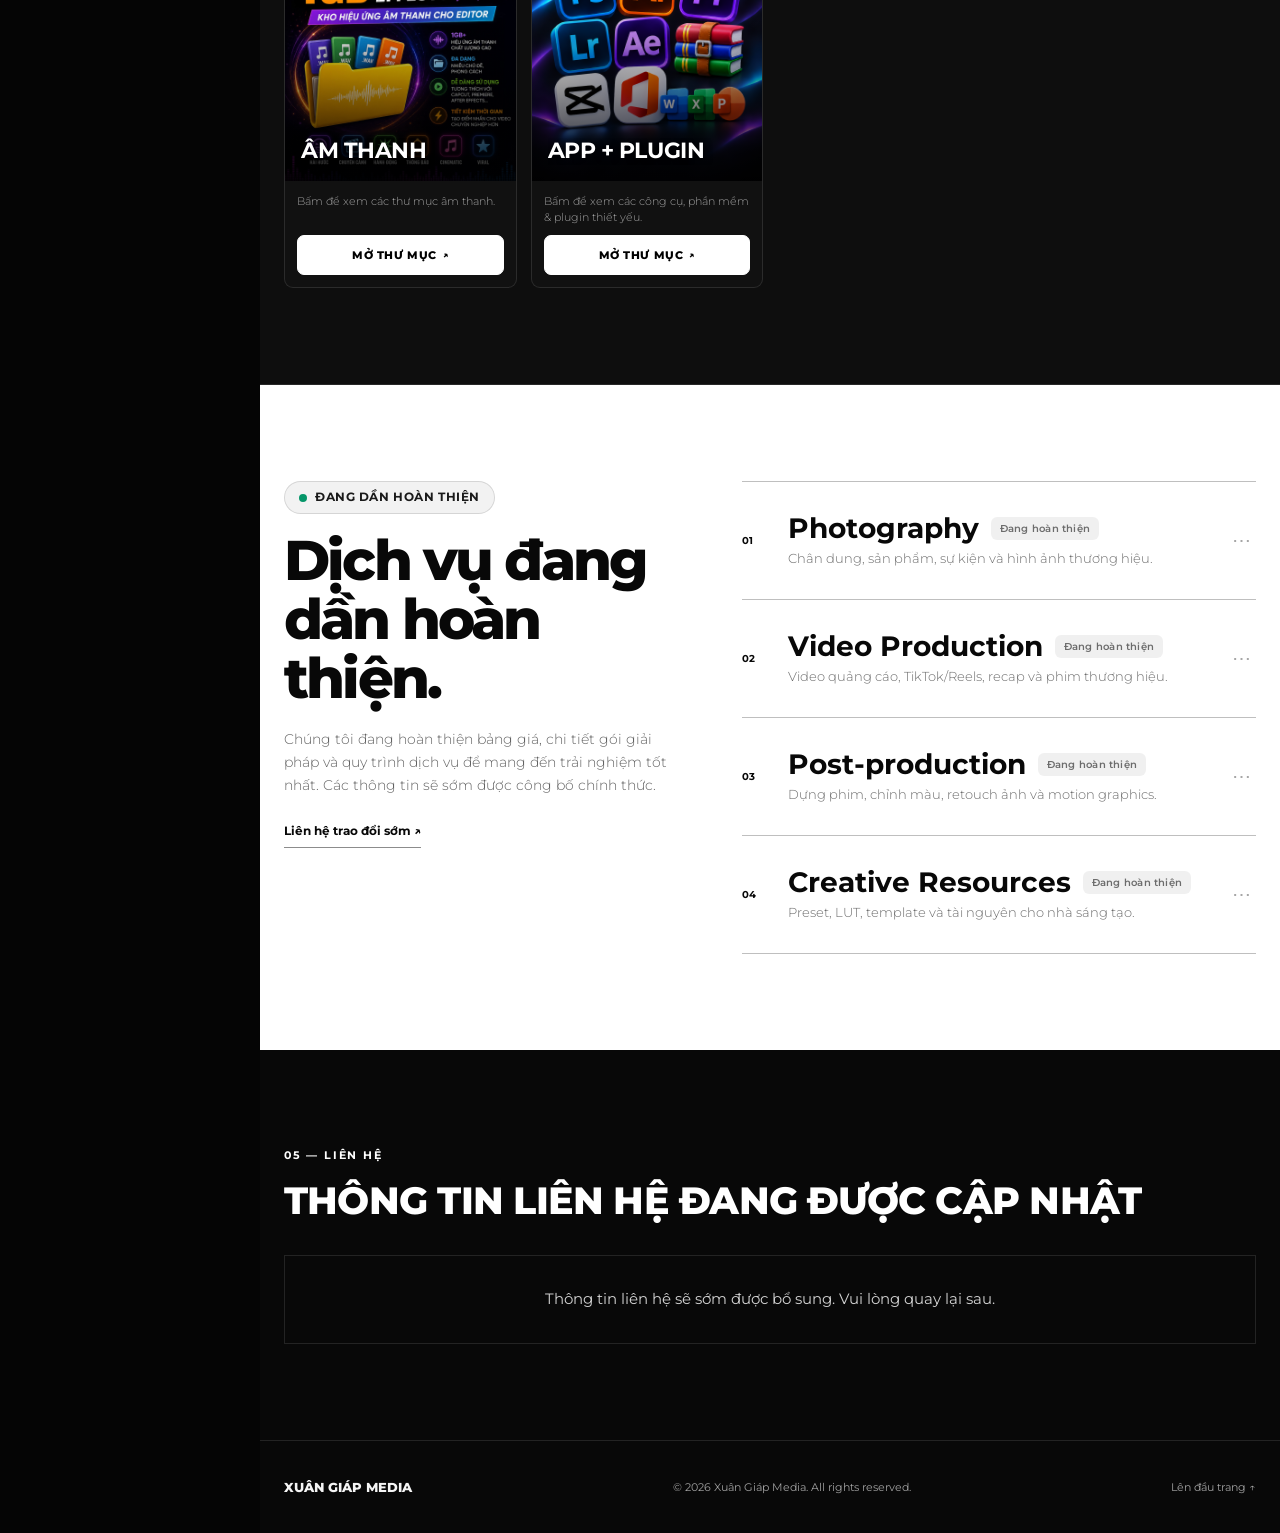
==== commit c6aa6e1b: "feat: update wedding project list to 21 items from Google Sheet" ====
--- a/index.html
+++ b/index.html
@@ -425,7 +425,7 @@
             <div class="featured-body">
               <small>WEDDING FILM</small>
               <h3>Phóng sự cưới &amp; phim cưới</h3>
-              <p>19 phóng sự cưới &amp; lễ thành hôn — mới nhất đến cũ nhất.</p>
+              <p>21 phóng sự cưới &amp; lễ thành hôn — mới nhất đến cũ nhất.</p>
             </div>
           </article>
 
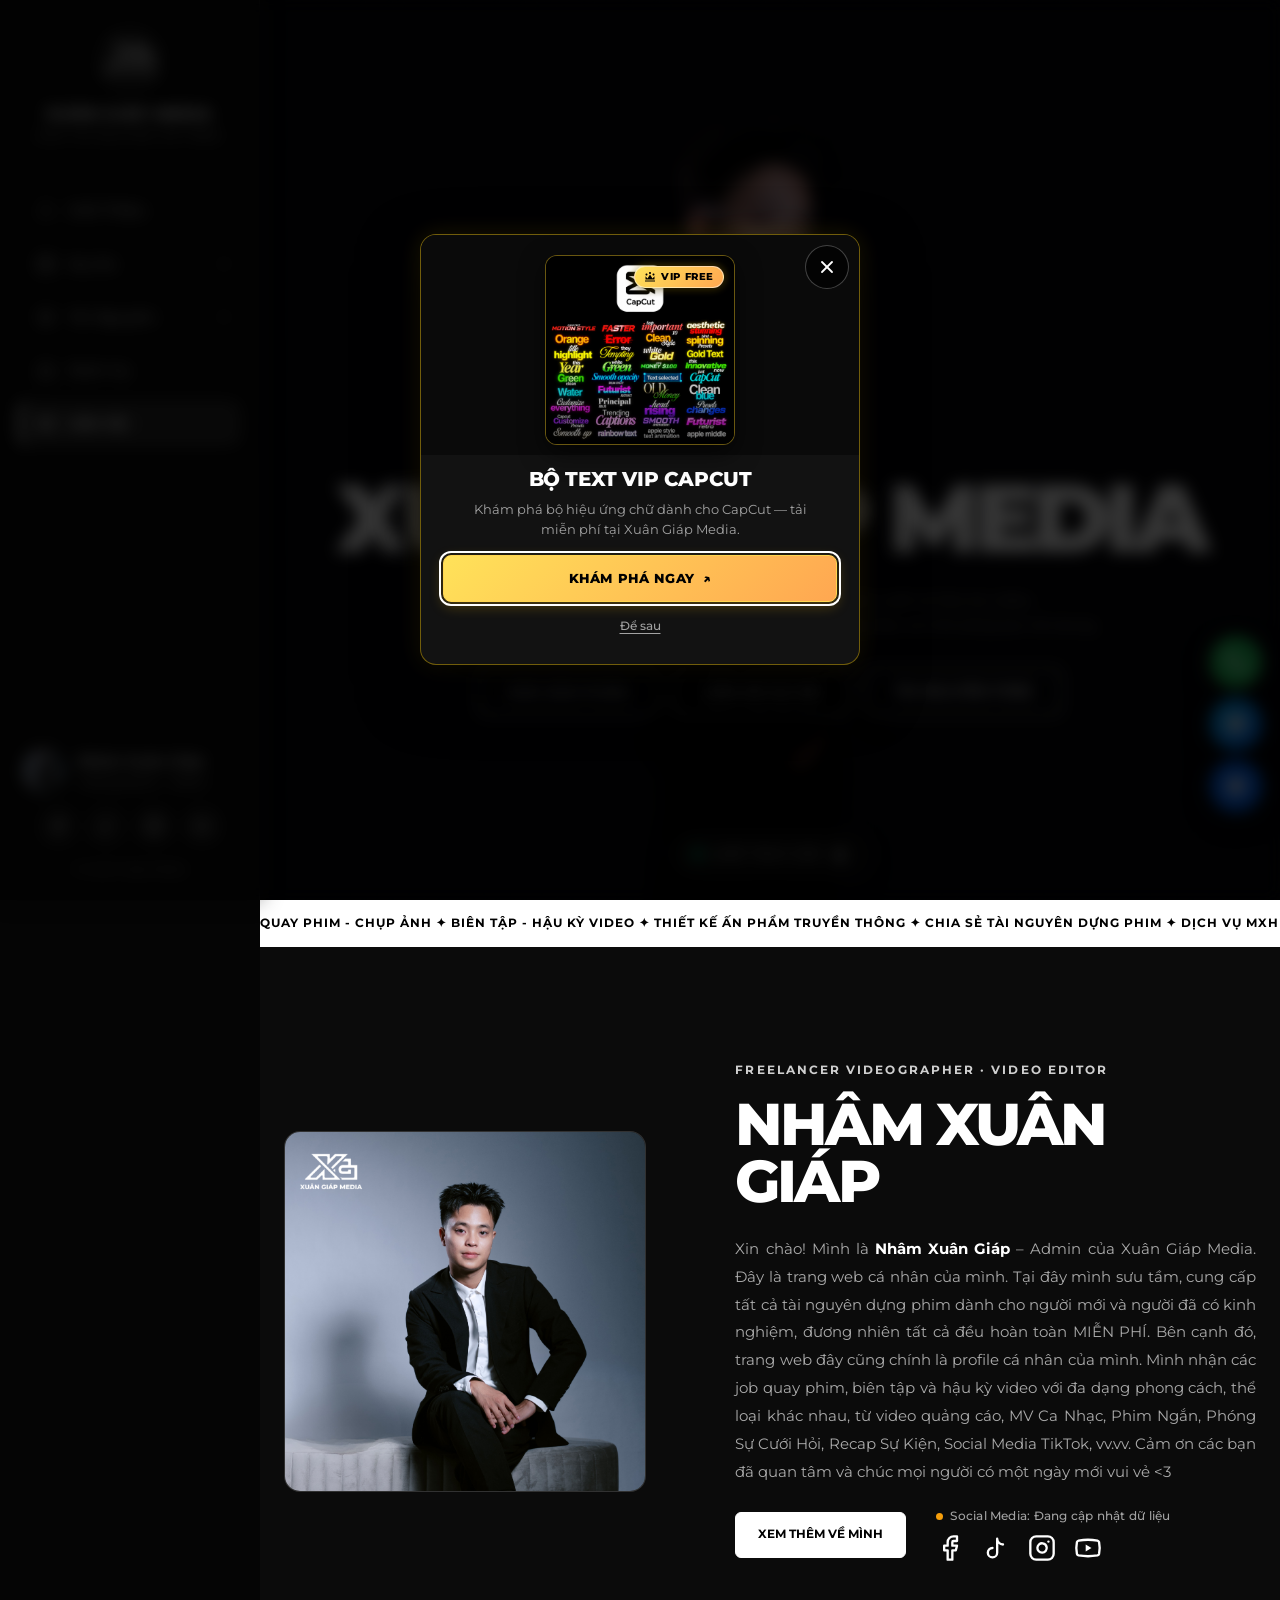
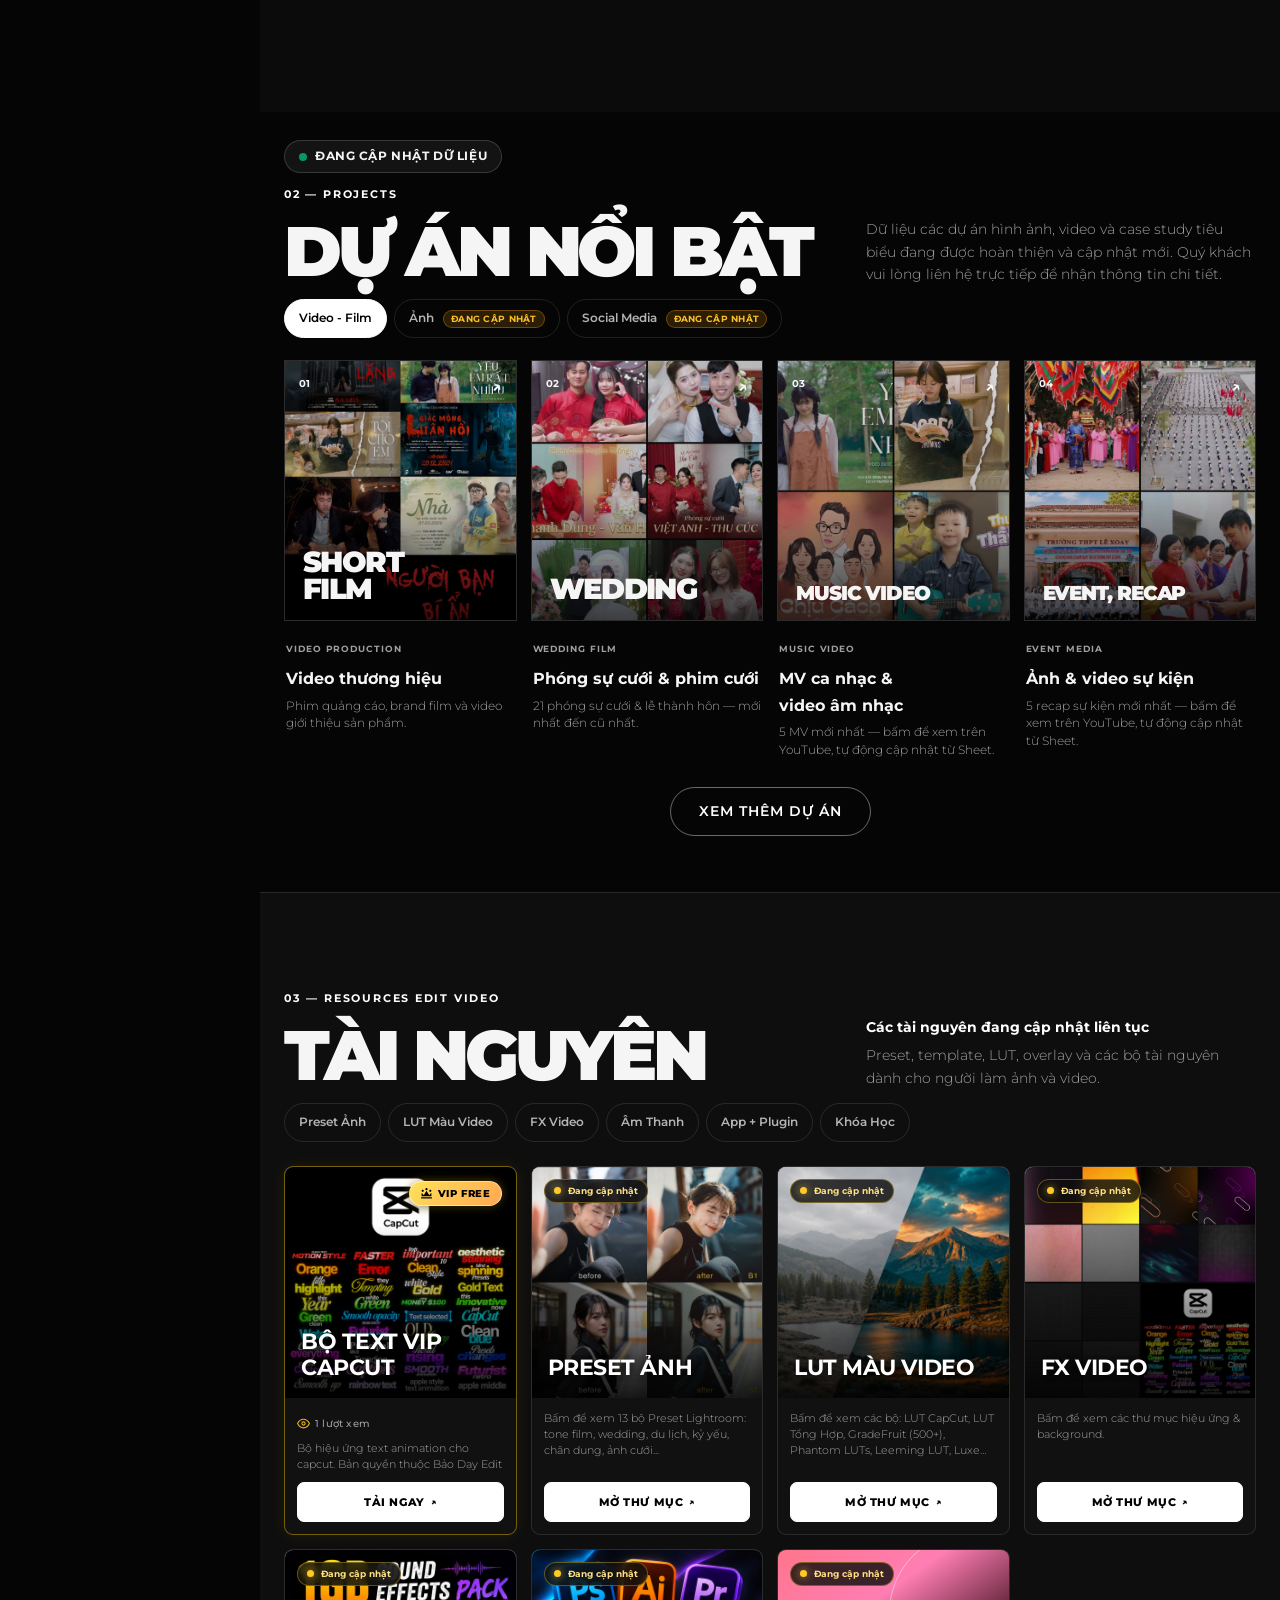
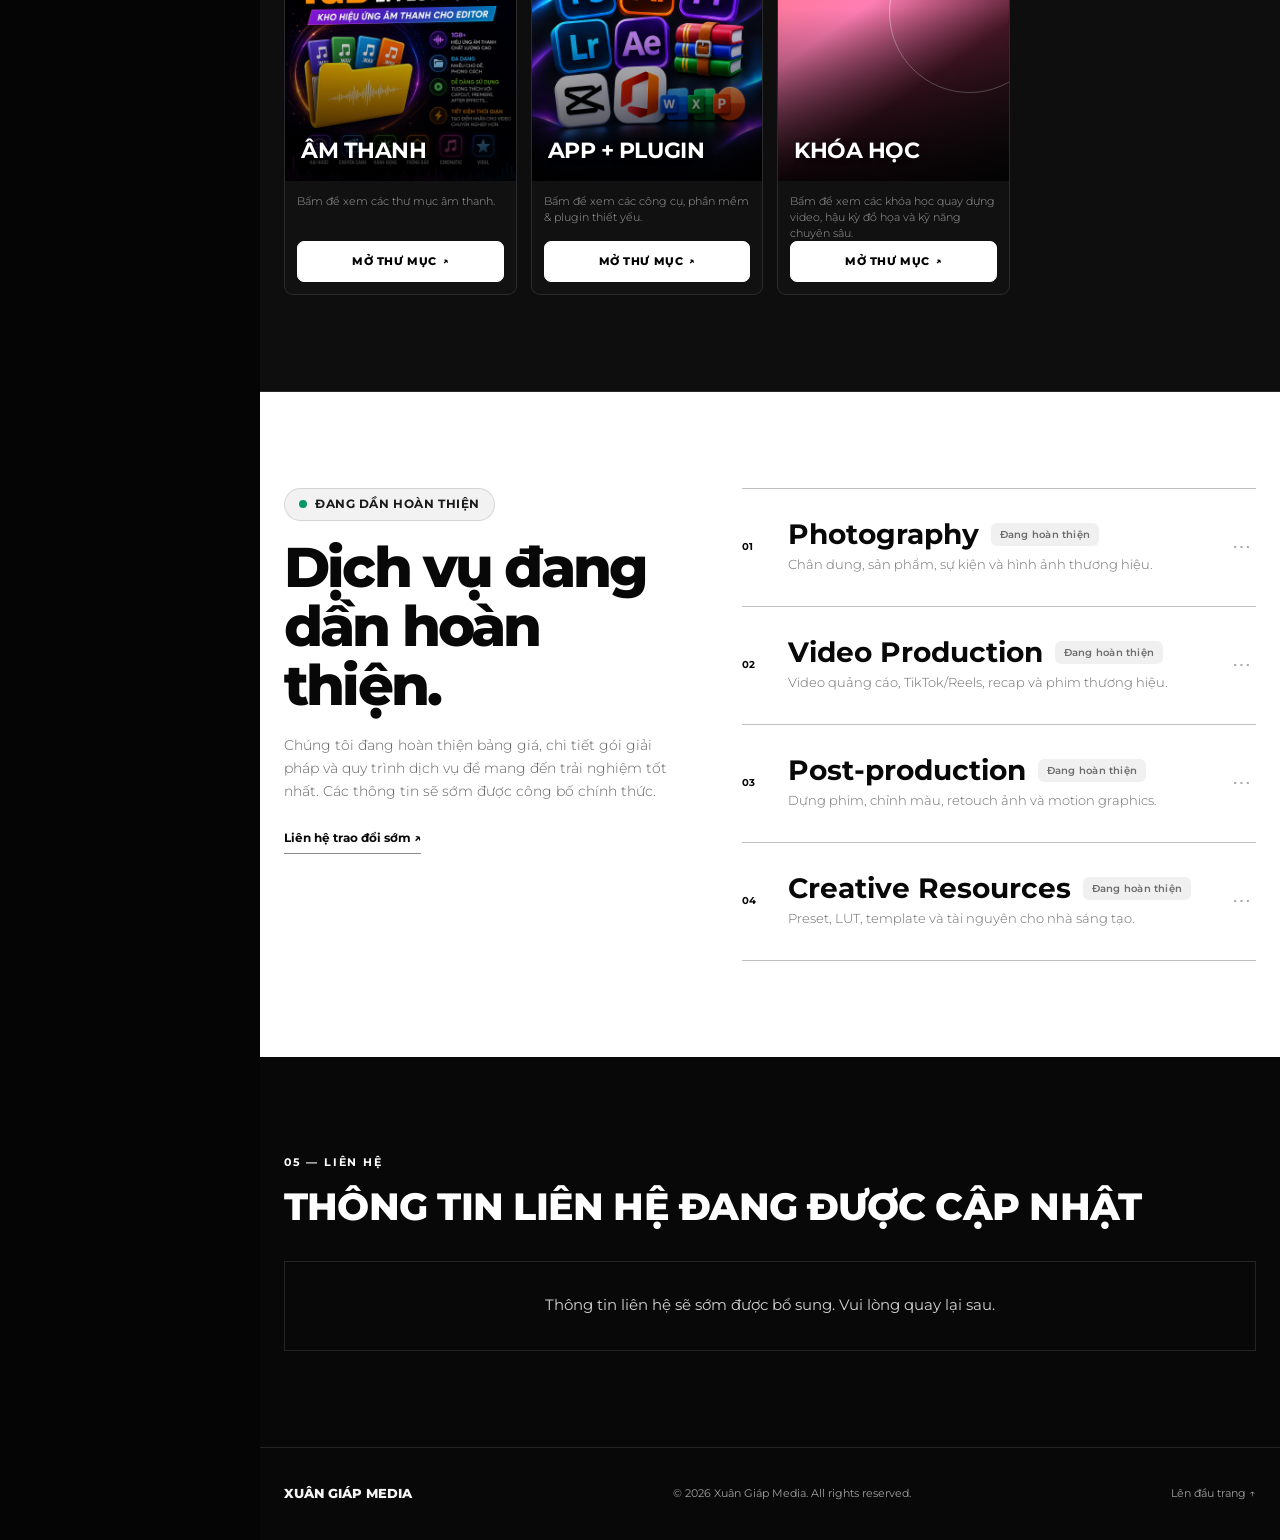
==== commit 58af6c26: "feat: add Khoa Hoc parent category to sidebar and resources" ====
--- a/index.html
+++ b/index.html
@@ -204,6 +204,12 @@
                   <span>App + Plugin</span>
                 </a>
               </li>
+              <li class="sidebar-submenu-item">
+                <a class="sidebar-sublink" href="#tai-nguyen" data-resource-group="course">
+                  <span class="sublink-dot" aria-hidden="true"></span>
+                  <span>Khóa Học</span>
+                </a>
+              </li>
             </ul>
           </li>
           <li class="sidebar-menu-item">
@@ -696,6 +702,7 @@
             <button class="filter-btn" type="button" data-filter="fx">FX Video</button>
             <button class="filter-btn" type="button" data-filter="sound">Âm Thanh</button>
             <button class="filter-btn" type="button" data-filter="app">App + Plugin</button>
+            <button class="filter-btn" type="button" data-filter="course">Khóa Học</button>
           </div>
 </div>
 
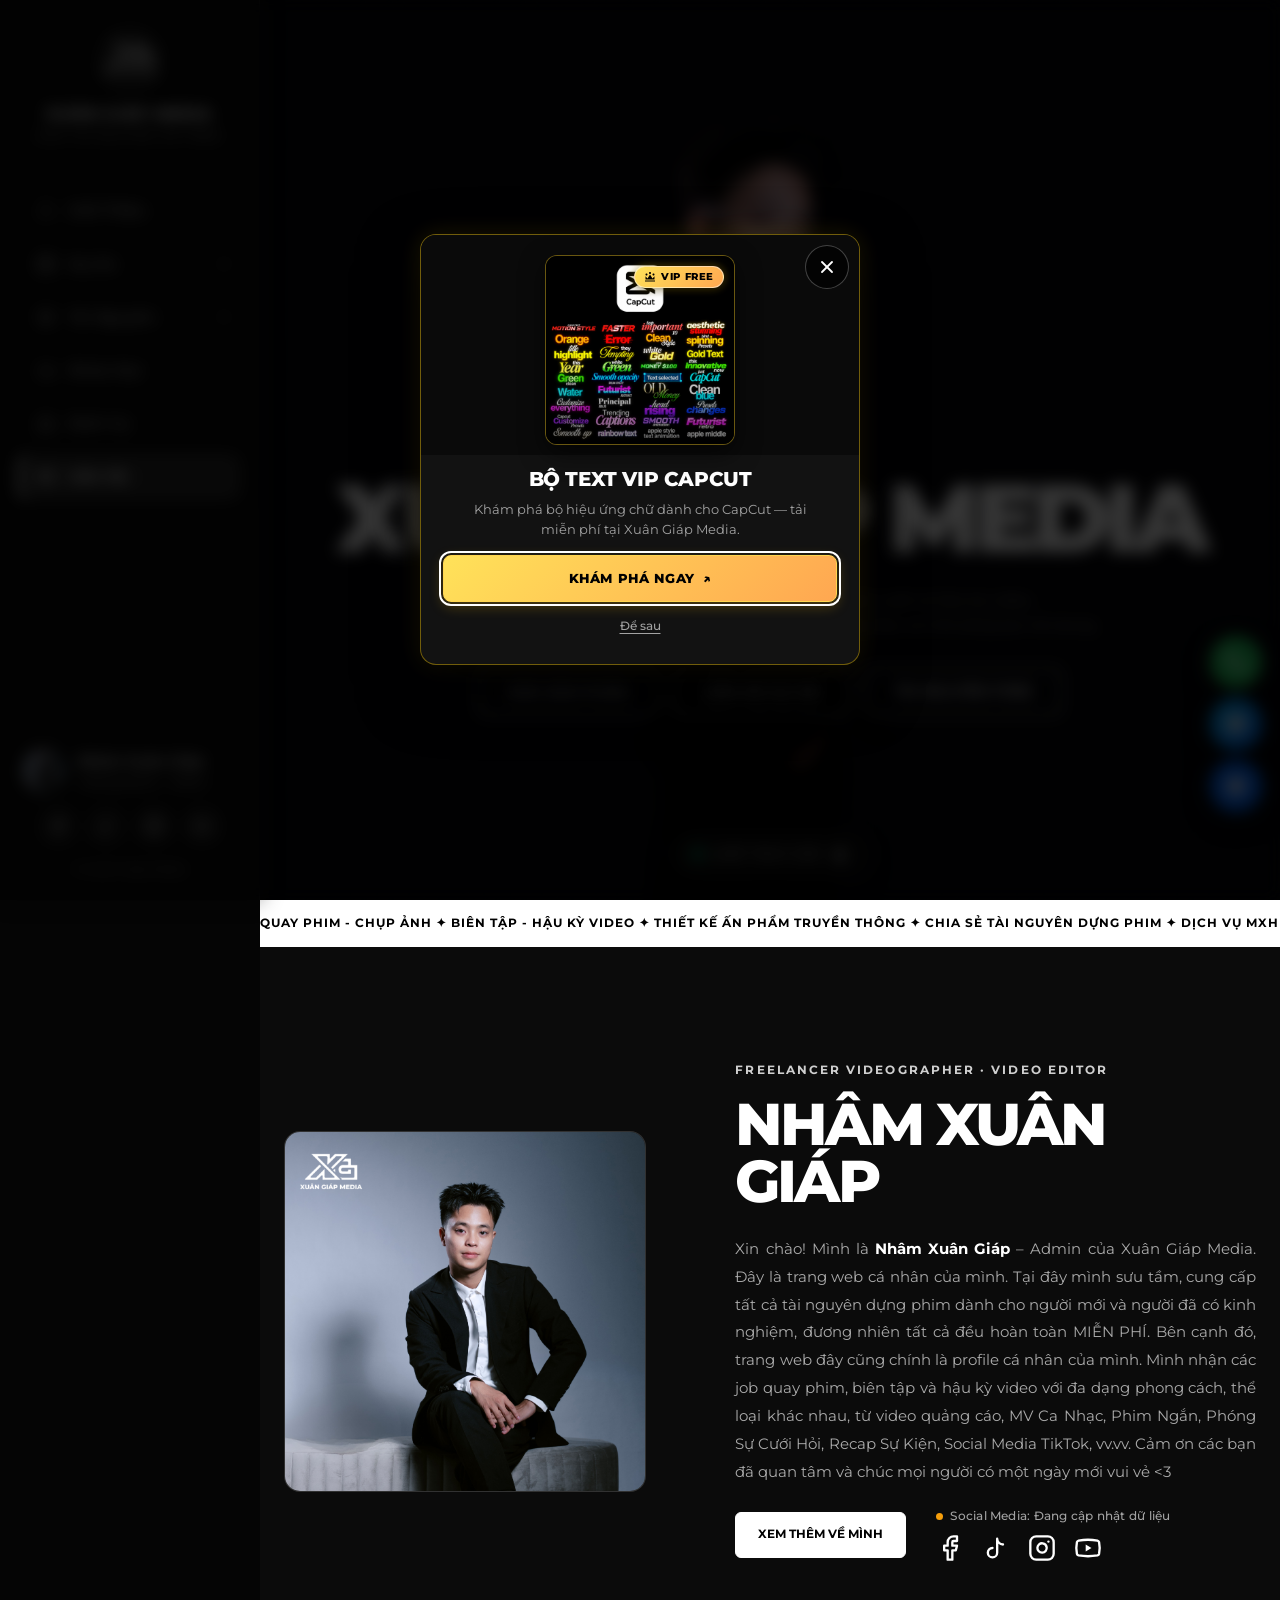
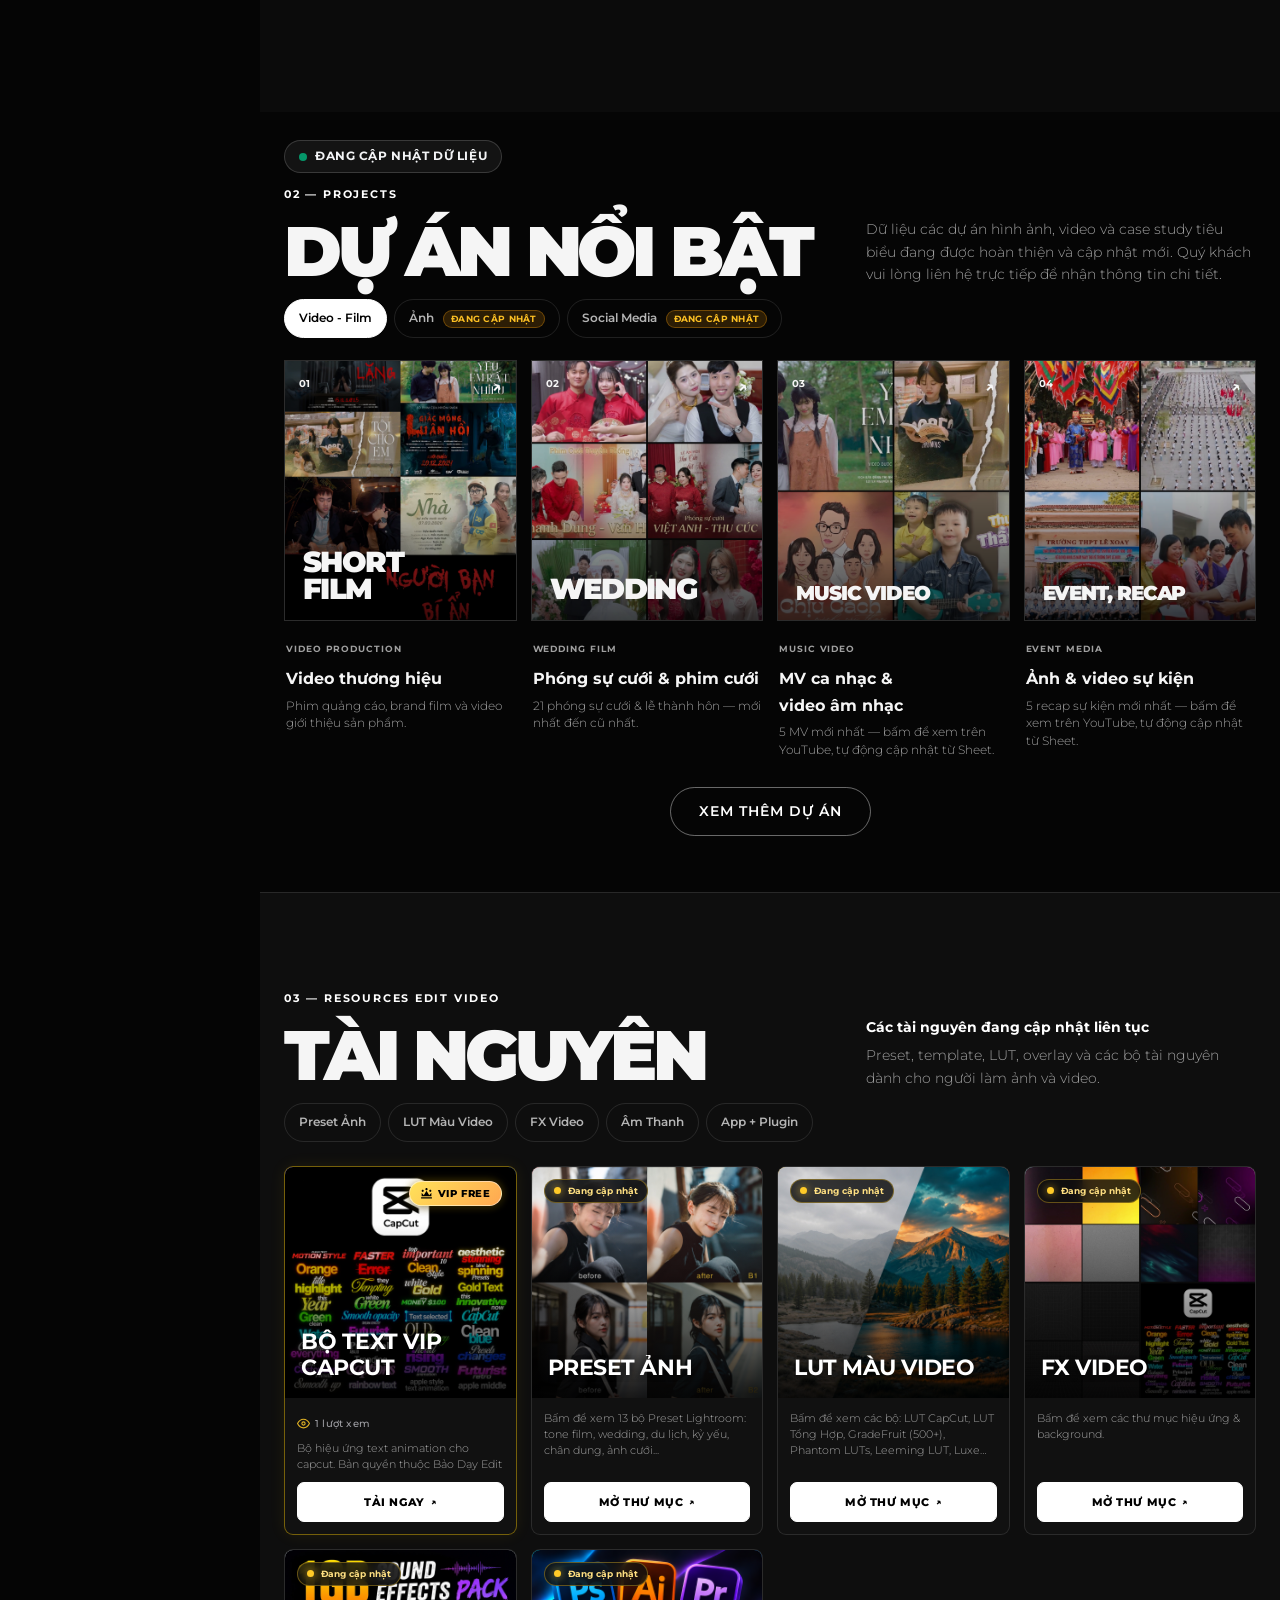
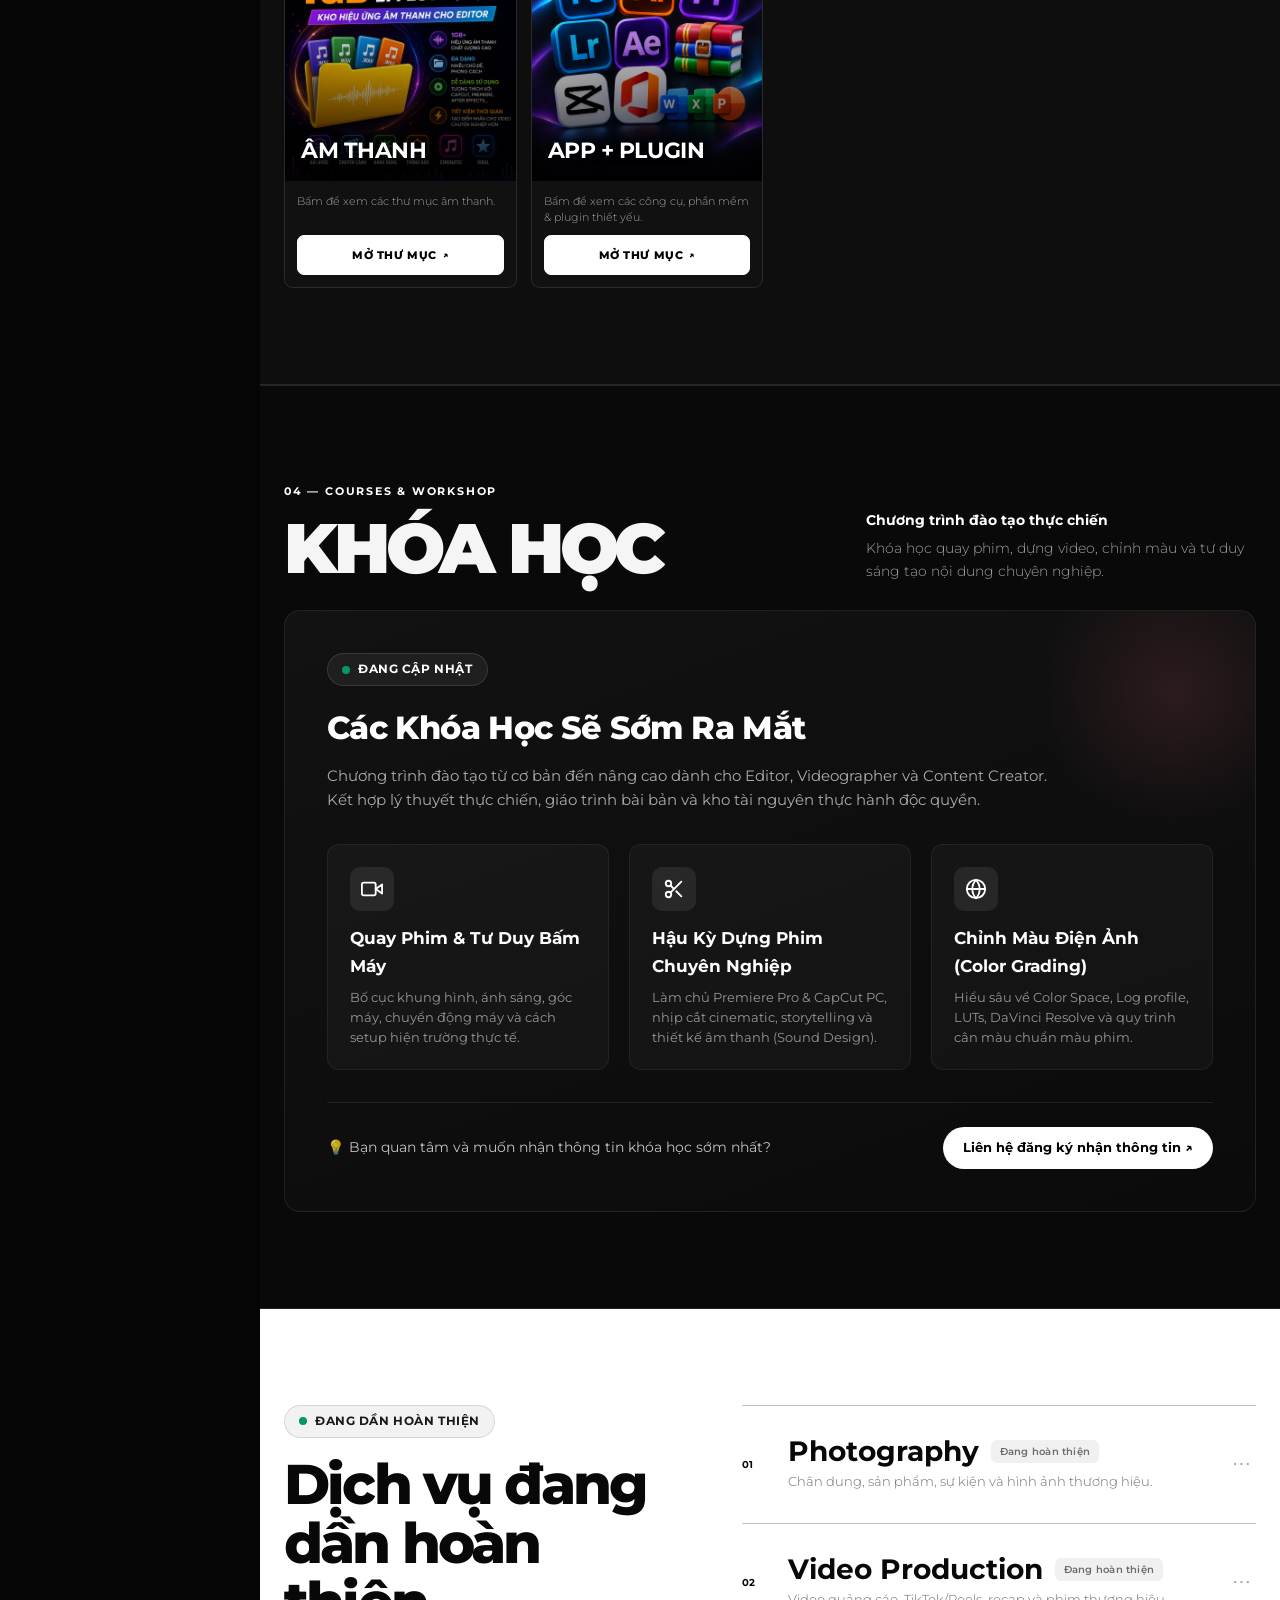
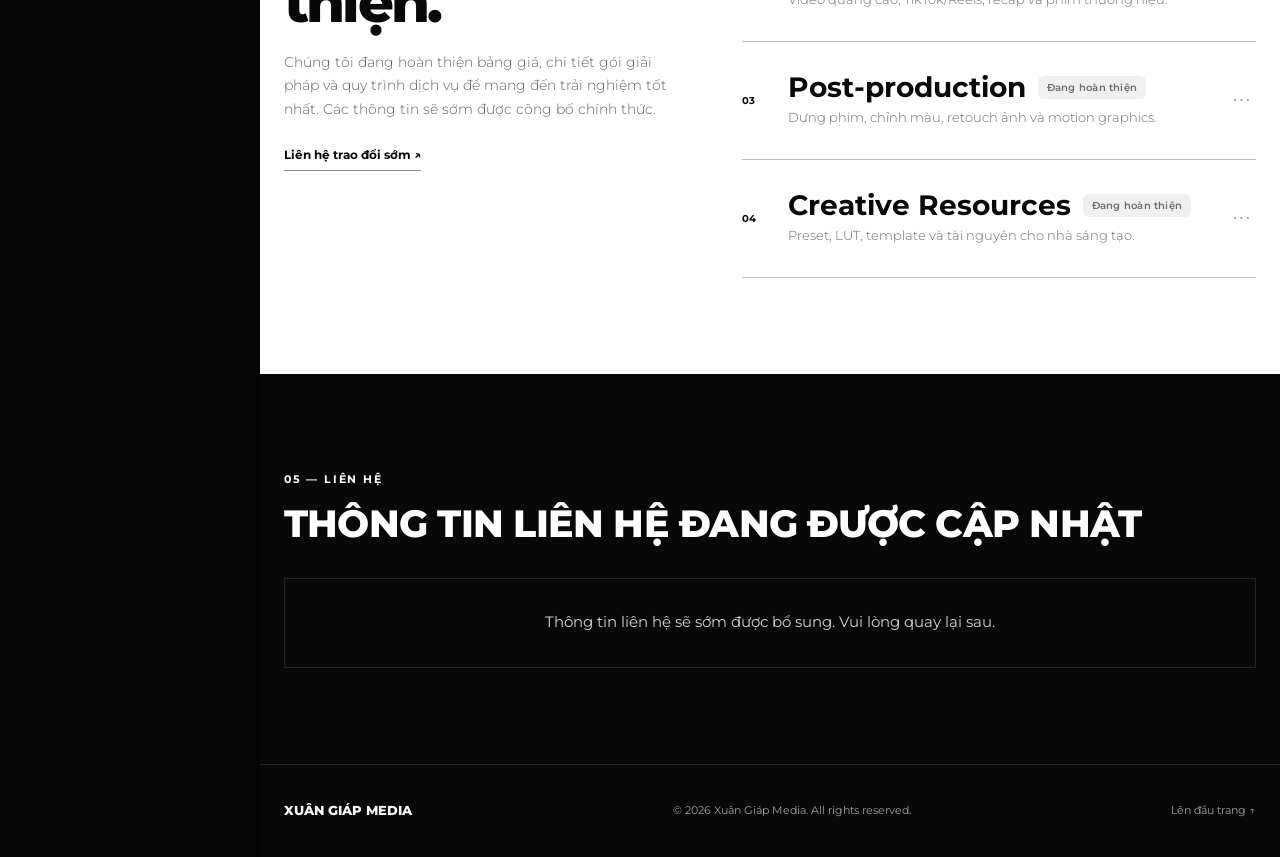
==== commit 01c6438c: "feat: move Khoa Hoc to top-level section between Tai Nguyen and Dich Vu" ====
--- a/index.html
+++ b/index.html
@@ -204,13 +204,16 @@
                   <span>App + Plugin</span>
                 </a>
               </li>
-              <li class="sidebar-submenu-item">
-                <a class="sidebar-sublink" href="#tai-nguyen" data-resource-group="course">
-                  <span class="sublink-dot" aria-hidden="true"></span>
-                  <span>Khóa Học</span>
-                </a>
-              </li>
             </ul>
+          </li>
+          <li class="sidebar-menu-item">
+            <a class="sidebar-link" href="#khoa-hoc">
+              <svg class="sidebar-icon" viewBox="0 0 24 24" fill="none" stroke="currentColor" stroke-width="2" stroke-linecap="round" stroke-linejoin="round" aria-hidden="true">
+                <path d="M22 10v6M2 10l10-5 10 5-10 5z"></path>
+                <path d="M6 12v5c3 3 9 3 12 0v-5"></path>
+              </svg>
+              <span>Khóa Học</span>
+            </a>
           </li>
           <li class="sidebar-menu-item">
             <a class="sidebar-link" href="#dich-vu">
@@ -702,7 +705,6 @@
             <button class="filter-btn" type="button" data-filter="fx">FX Video</button>
             <button class="filter-btn" type="button" data-filter="sound">Âm Thanh</button>
             <button class="filter-btn" type="button" data-filter="app">App + Plugin</button>
-            <button class="filter-btn" type="button" data-filter="course">Khóa Học</button>
           </div>
 </div>
 
@@ -718,6 +720,90 @@
         <p class="catalog-empty" id="catalogEmpty" hidden>
           Chưa có tài nguyên phù hợp.
         </p>
+
+      </div>
+    </section>
+
+
+    <section class="section courses" id="khoa-hoc">
+      <div class="container">
+
+        <div class="section-heading">
+          <div>
+            <p class="eyebrow">04 — COURSES & WORKSHOP</p>
+            <h2>Khóa Học</h2>
+          </div>
+
+          <p class="resource-heading-note">
+            <strong>Chương trình đào tạo thực chiến</strong>
+            <span>Khóa học quay phim, dựng video, chỉnh màu và tư duy sáng tạo nội dung chuyên nghiệp.</span>
+          </p>
+        </div>
+
+        <div class="courses-card">
+          <div class="courses-card-header">
+            <div class="course-status-badge">
+              <span class="status-pulse-dot"></span>
+              Đang cập nhật
+            </div>
+            <h3>Các Khóa Học Sẽ Sớm Ra Mắt</h3>
+            <p class="courses-card-desc">
+              Chương trình đào tạo từ cơ bản đến nâng cao dành cho Editor, Videographer và Content Creator. Kết hợp lý thuyết thực chiến, giáo trình bài bản và kho tài nguyên thực hành độc quyền.
+            </p>
+          </div>
+
+          <div class="courses-pillars-grid">
+            <article class="course-pillar-item">
+              <div class="pillar-icon" aria-hidden="true">
+                <svg viewBox="0 0 24 24" fill="none" stroke="currentColor" stroke-width="2" stroke-linecap="round" stroke-linejoin="round">
+                  <polygon points="23 7 16 12 23 17 23 7"></polygon>
+                  <rect x="1" y="5" width="15" height="14" rx="2" ry="2"></rect>
+                </svg>
+              </div>
+              <div class="pillar-content">
+                <h4>Quay Phim & Tư Duy Bấm Máy</h4>
+                <p>Bố cục khung hình, ánh sáng, góc máy, chuyển động máy và cách setup hiện trường thực tế.</p>
+              </div>
+            </article>
+
+            <article class="course-pillar-item">
+              <div class="pillar-icon" aria-hidden="true">
+                <svg viewBox="0 0 24 24" fill="none" stroke="currentColor" stroke-width="2" stroke-linecap="round" stroke-linejoin="round">
+                  <circle cx="6" cy="6" r="3"></circle>
+                  <circle cx="6" cy="18" r="3"></circle>
+                  <line x1="20" y1="4" x2="8.12" y2="15.88"></line>
+                  <line x1="14.47" y1="14.48" x2="20" y2="20"></line>
+                  <line x1="8.12" y1="8.12" x2="12" y2="12"></line>
+                </svg>
+              </div>
+              <div class="pillar-content">
+                <h4>Hậu Kỳ Dựng Phim Chuyên Nghiệp</h4>
+                <p>Làm chủ Premiere Pro & CapCut PC, nhịp cắt cinematic, storytelling và thiết kế âm thanh (Sound Design).</p>
+              </div>
+            </article>
+
+            <article class="course-pillar-item">
+              <div class="pillar-icon" aria-hidden="true">
+                <svg viewBox="0 0 24 24" fill="none" stroke="currentColor" stroke-width="2" stroke-linecap="round" stroke-linejoin="round">
+                  <circle cx="12" cy="12" r="10"></circle>
+                  <path d="M12 2a14.5 14.5 0 0 0 0 20 14.5 14.5 0 0 0 0-20"></path>
+                  <path d="M2 12h20"></path>
+                </svg>
+              </div>
+              <div class="pillar-content">
+                <h4>Chỉnh Màu Điện Ảnh (Color Grading)</h4>
+                <p>Hiểu sâu về Color Space, Log profile, LUTs, DaVinci Resolve và quy trình cân màu chuẩn màu phim.</p>
+              </div>
+            </article>
+          </div>
+
+          <div class="courses-card-footer">
+            <div class="courses-footer-info">
+              <span>💡 Bạn quan tâm và muốn nhận thông tin khóa học sớm nhất?</span>
+            </div>
+            <a class="btn-courses-contact" href="#lien-he">Liên hệ đăng ký nhận thông tin ↗</a>
+          </div>
+        </div>
 
       </div>
     </section>
--- a/style.css
+++ b/style.css
@@ -1527,6 +1527,172 @@
   padding: 30px 0;
   color: var(--muted);
   text-align: center;
+}
+
+
+/* ================= COURSES ================= */
+
+.courses {
+  border-block: 1px solid var(--line);
+  background: #090909;
+}
+
+.courses-card {
+  margin-top: 28px;
+  padding: clamp(24px, 4vw, 42px);
+  background: linear-gradient(160deg, rgba(255, 255, 255, 0.04) 0%, rgba(255, 255, 255, 0.01) 100%);
+  border: 1px solid rgba(255, 255, 255, 0.08);
+  border-radius: 16px;
+  position: relative;
+  overflow: hidden;
+}
+
+.courses-card::before {
+  content: "";
+  position: absolute;
+  top: -60px;
+  right: -60px;
+  width: 280px;
+  height: 280px;
+  background: radial-gradient(circle, rgba(255, 117, 140, 0.12) 0%, transparent 70%);
+  pointer-events: none;
+  border-radius: 50%;
+}
+
+.course-status-badge {
+  display: inline-flex;
+  align-items: center;
+  gap: 8px;
+  padding: 6px 14px;
+  border-radius: 100px;
+  background: rgba(255, 255, 255, 0.06);
+  border: 1px solid rgba(255, 255, 255, 0.12);
+  font-size: 0.72rem;
+  font-weight: 700;
+  letter-spacing: 0.05em;
+  text-transform: uppercase;
+  color: var(--white);
+  margin-bottom: 16px;
+}
+
+.courses-card-header h3 {
+  margin: 0 0 10px;
+  font-size: clamp(1.4rem, 2.5vw, 2.1rem);
+  font-weight: 800;
+  color: var(--white);
+  letter-spacing: -0.02em;
+}
+
+.courses-card-desc {
+  max-width: 720px;
+  margin: 0 0 32px;
+  color: rgba(255, 255, 255, 0.65);
+  font-size: 0.92rem;
+  line-height: 1.6;
+}
+
+.courses-pillars-grid {
+  display: grid;
+  grid-template-columns: repeat(3, 1fr);
+  gap: 20px;
+  margin-bottom: 32px;
+}
+
+@media (max-width: 900px) {
+  .courses-pillars-grid {
+    grid-template-columns: 1fr;
+    gap: 16px;
+  }
+}
+
+.course-pillar-item {
+  padding: 22px;
+  background: rgba(255, 255, 255, 0.03);
+  border: 1px solid rgba(255, 255, 255, 0.06);
+  border-radius: 12px;
+  display: flex;
+  flex-direction: column;
+  gap: 14px;
+  transition: transform 0.25s ease, border-color 0.25s ease, background 0.25s ease;
+}
+
+.course-pillar-item:hover {
+  transform: translateY(-2px);
+  background: rgba(255, 255, 255, 0.05);
+  border-color: rgba(255, 255, 255, 0.14);
+}
+
+.pillar-icon {
+  width: 44px;
+  height: 44px;
+  display: inline-flex;
+  align-items: center;
+  justify-content: center;
+  border-radius: 10px;
+  background: rgba(255, 255, 255, 0.08);
+  color: var(--white);
+}
+
+.pillar-icon svg {
+  width: 22px;
+  height: 22px;
+}
+
+.pillar-content h4 {
+  margin: 0 0 6px;
+  font-size: 1.05rem;
+  font-weight: 700;
+  color: var(--white);
+}
+
+.pillar-content p {
+  margin: 0;
+  color: rgba(255, 255, 255, 0.55);
+  font-size: 0.84rem;
+  line-height: 1.5;
+}
+
+.courses-card-footer {
+  display: flex;
+  align-items: center;
+  justify-content: space-between;
+  gap: 20px;
+  padding-top: 24px;
+  border-top: 1px solid rgba(255, 255, 255, 0.08);
+  flex-wrap: wrap;
+}
+
+.courses-footer-info {
+  font-size: 0.88rem;
+  color: rgba(255, 255, 255, 0.75);
+}
+
+.btn-courses-contact {
+  display: inline-flex;
+  align-items: center;
+  gap: 6px;
+  padding: 10px 20px;
+  background: var(--white);
+  color: #000;
+  font-size: 0.82rem;
+  font-weight: 700;
+  border-radius: 999px;
+  text-decoration: none;
+  transition: transform 0.2s ease, background 0.2s ease, opacity 0.2s ease;
+}
+
+.btn-courses-contact:hover {
+  background: #f0f0f0;
+  transform: translateY(-1px);
+  opacity: 0.95;
+}
+
+@media (max-width: 600px) {
+  .btn-courses-contact {
+    width: 100%;
+    justify-content: center;
+    text-align: center;
+  }
 }
 
 
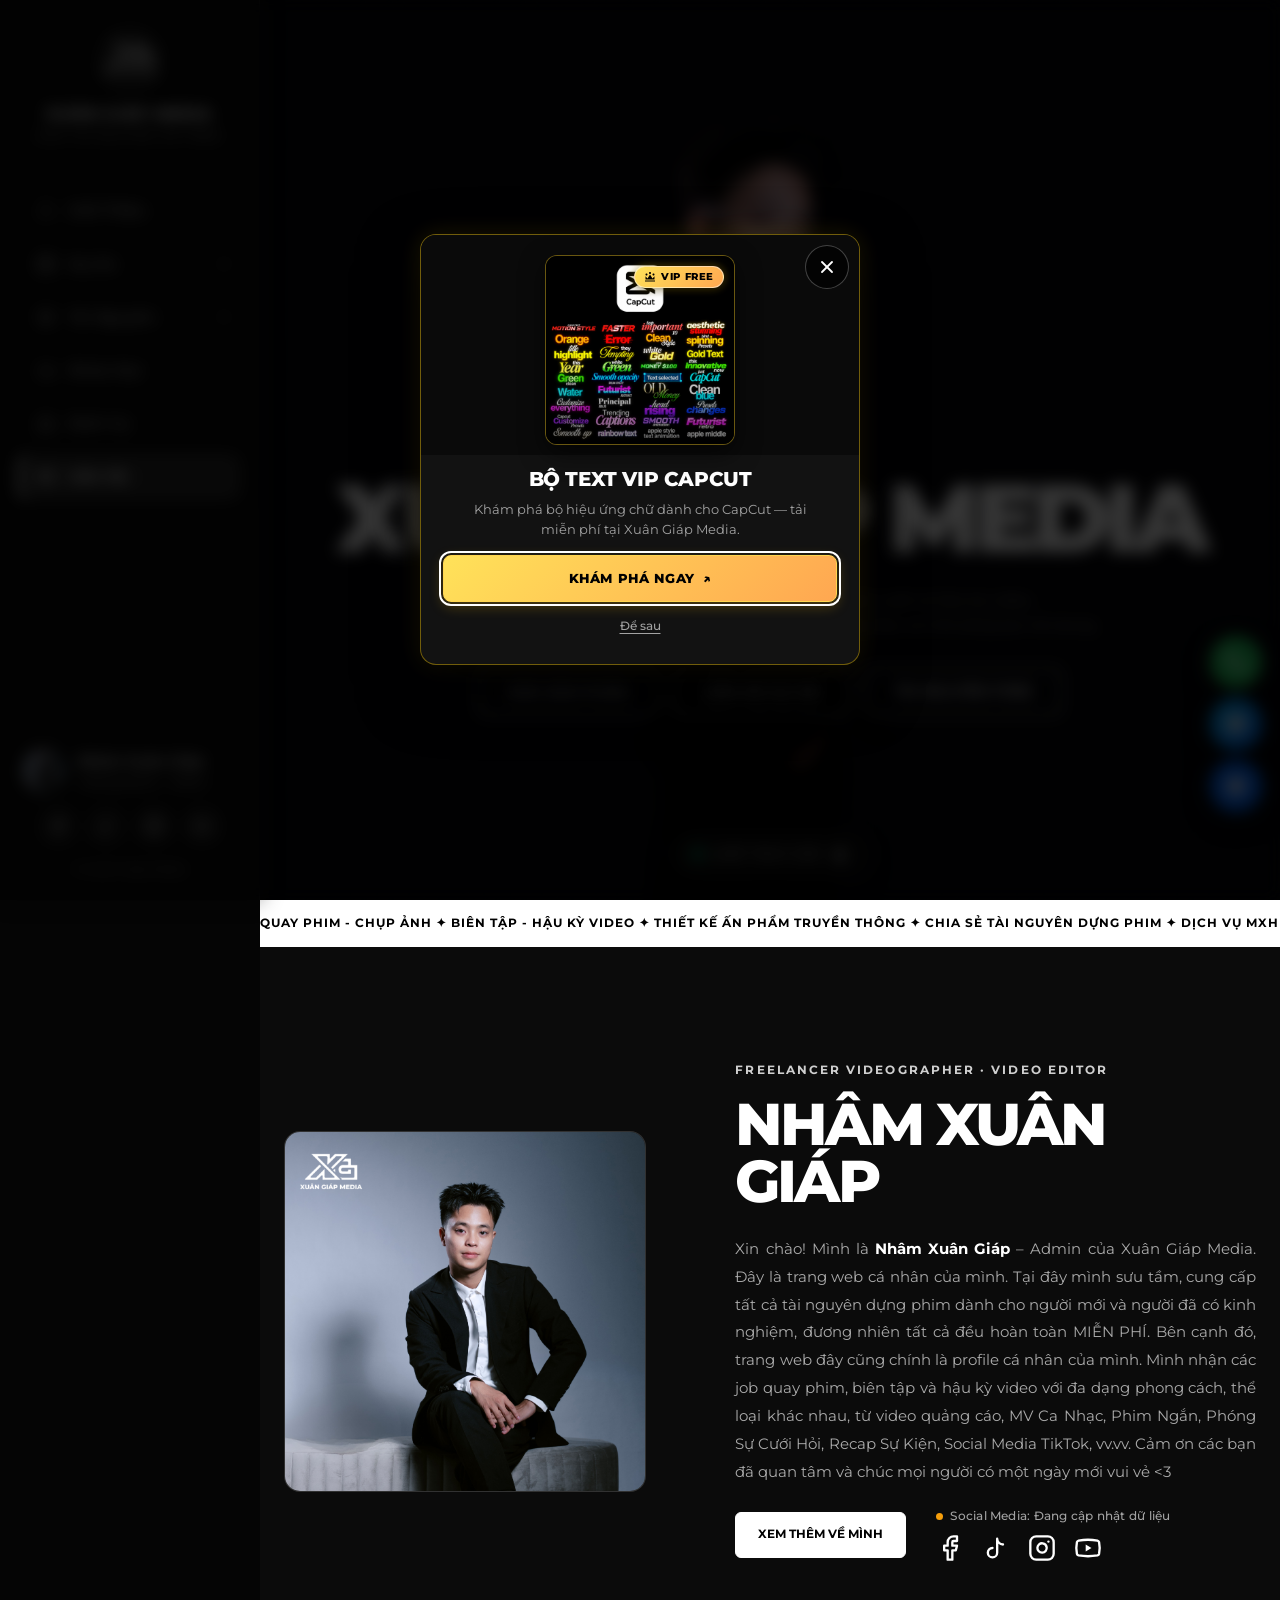
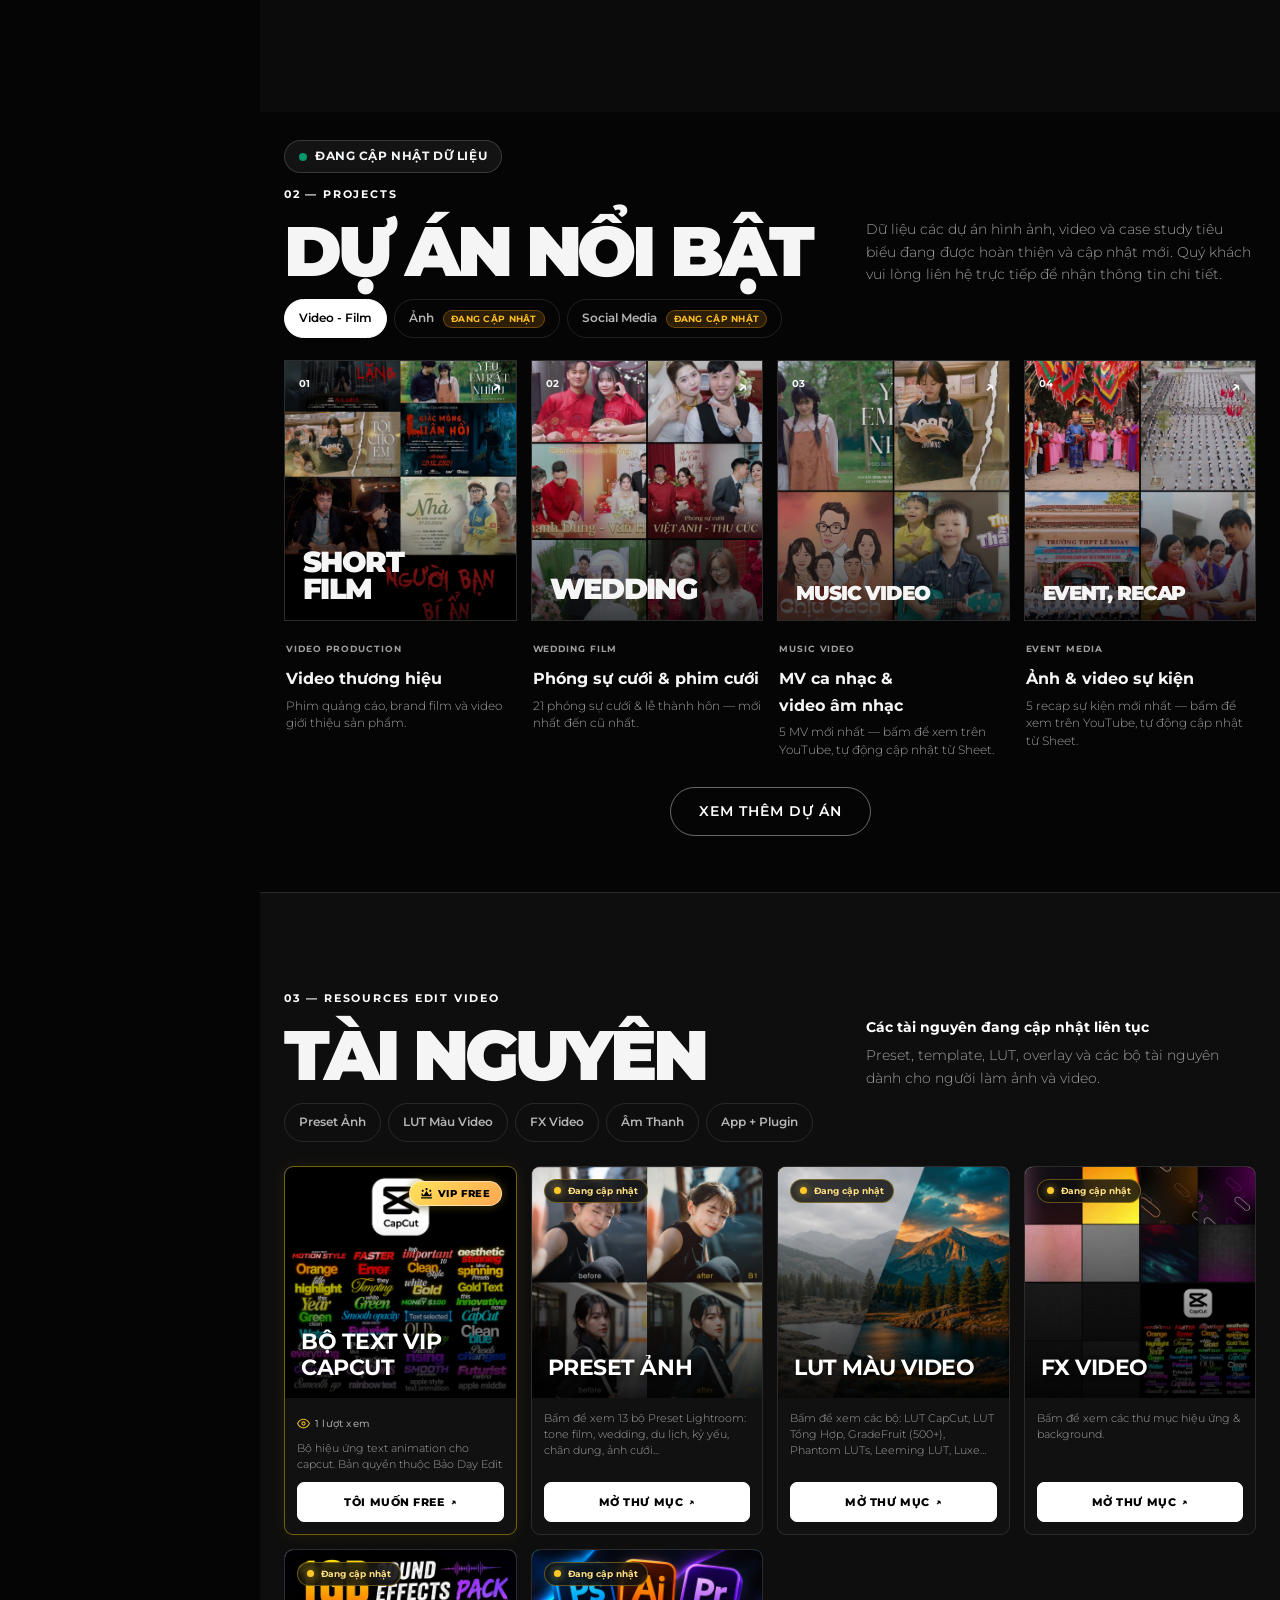
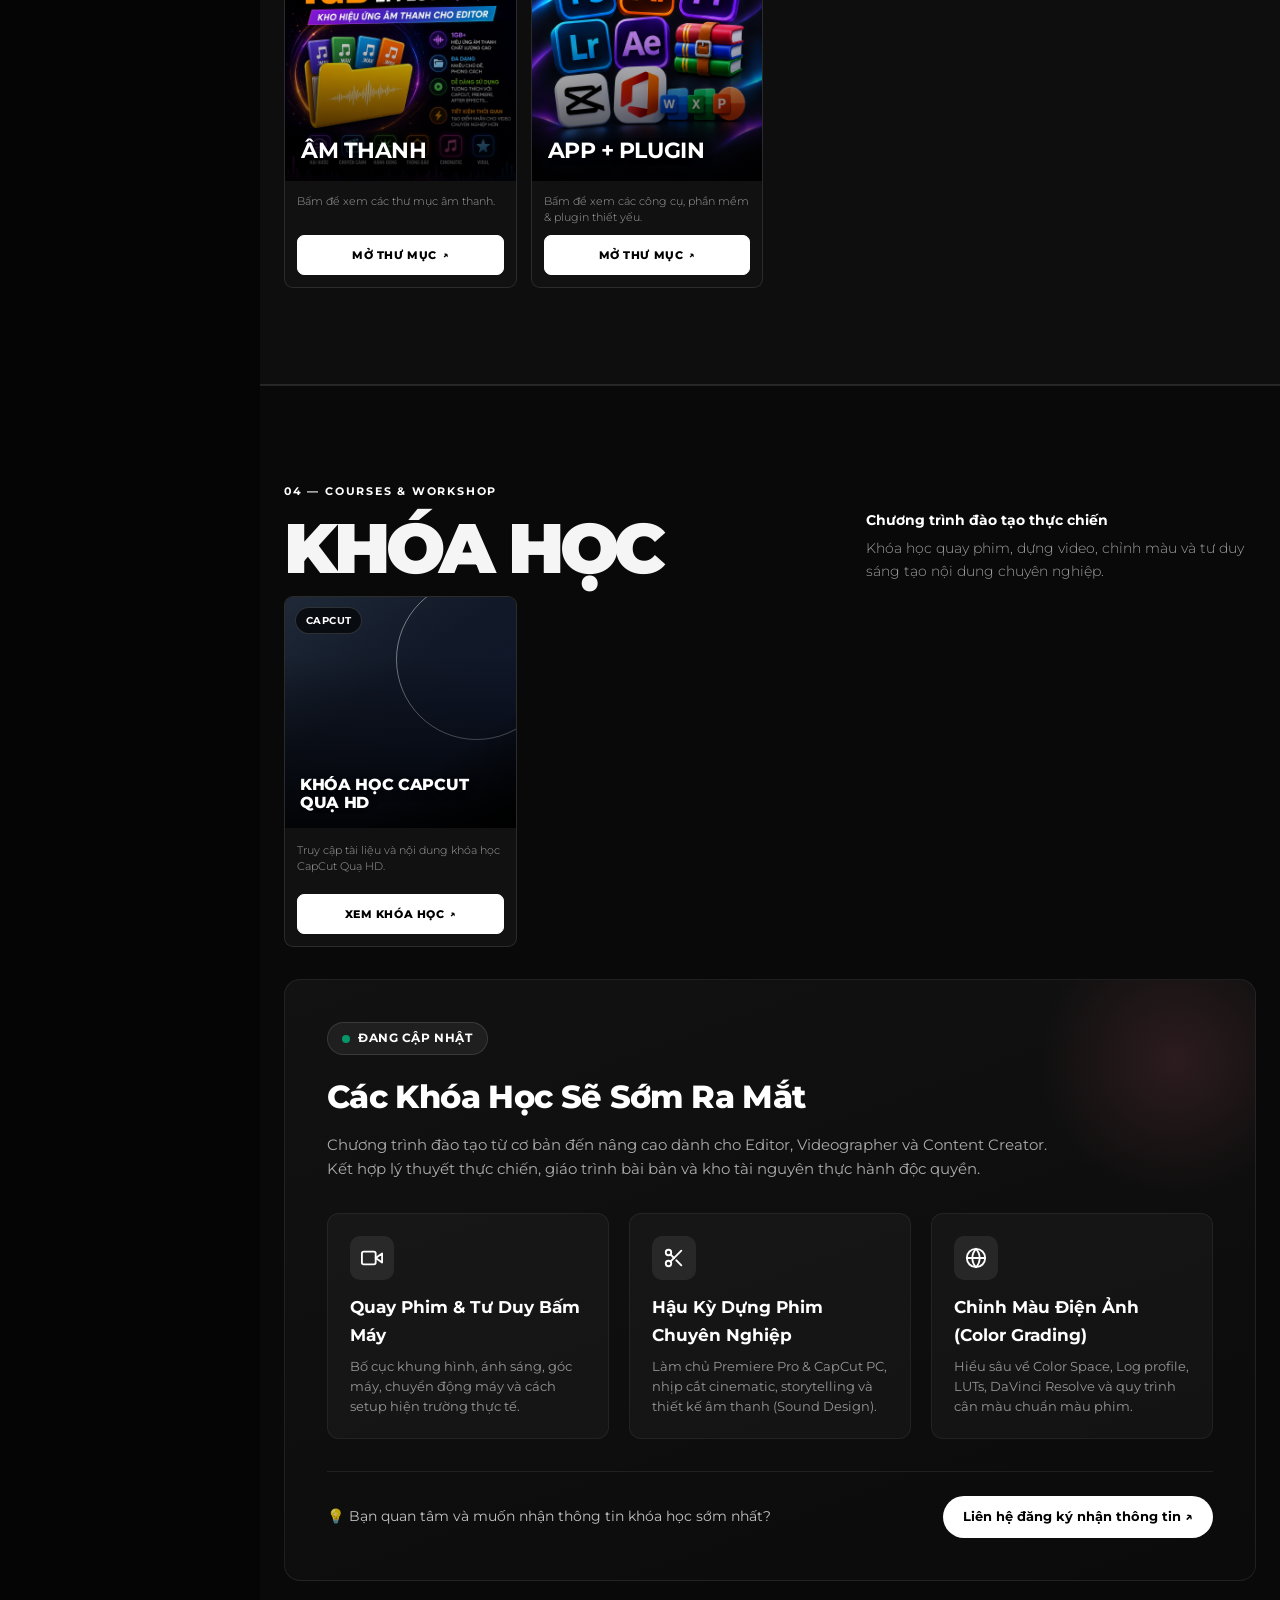
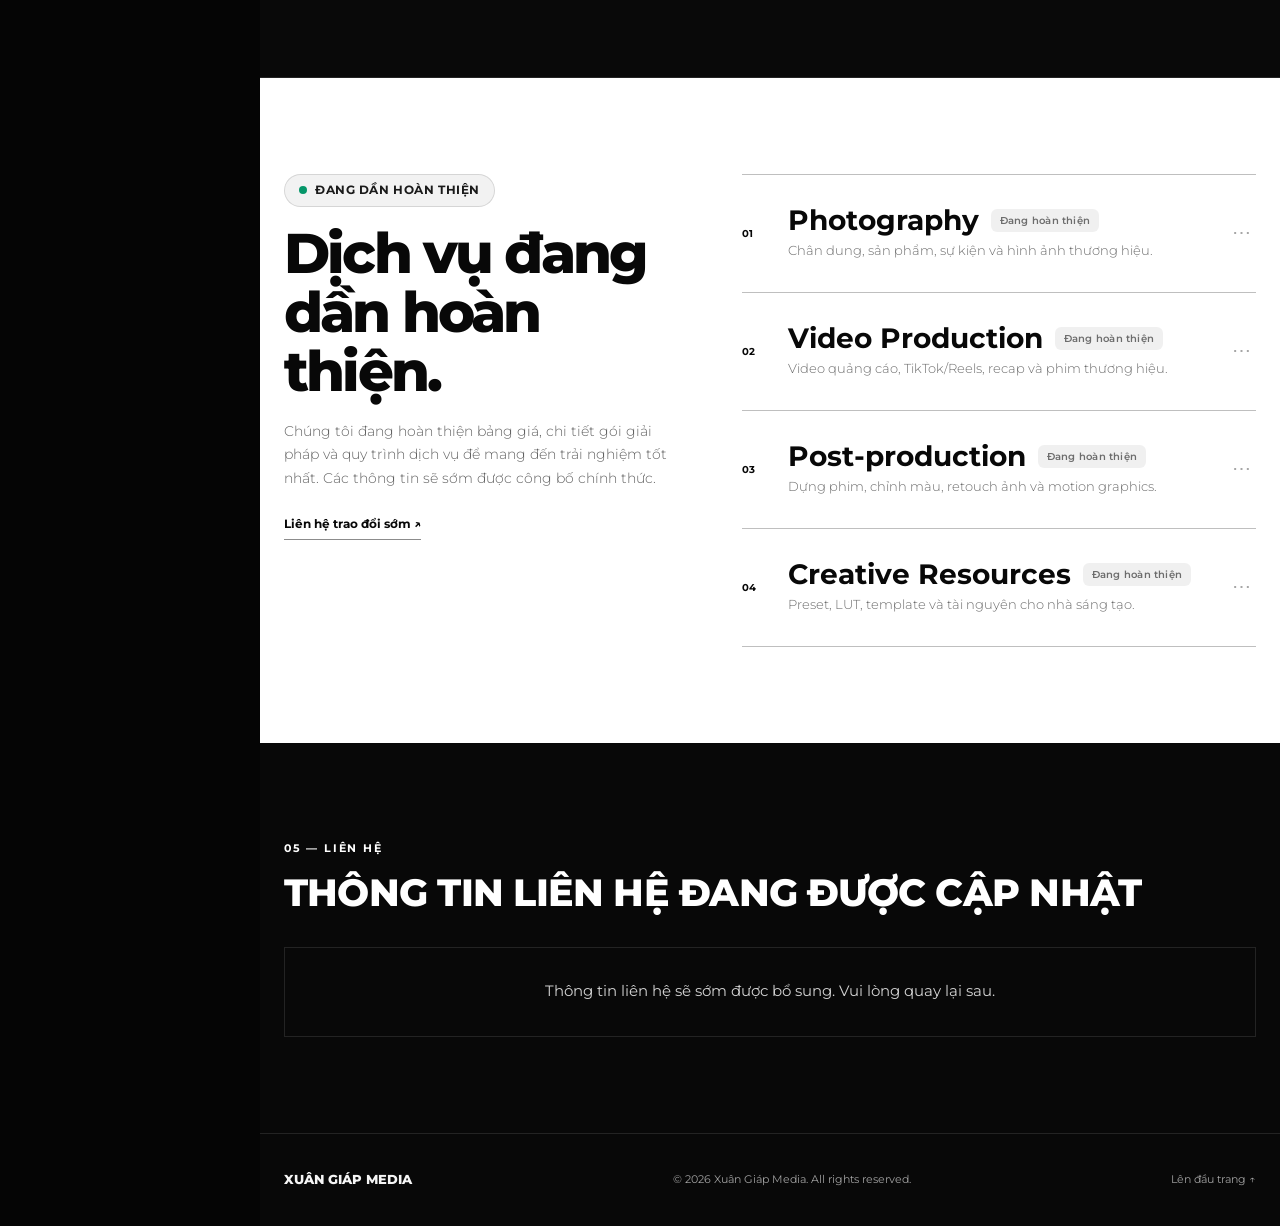
==== commit 18329e5d: "feat: add Khoa Hoc CapCut Qua HD card to courses section" ====
--- a/index.html
+++ b/index.html
@@ -740,6 +740,19 @@
           </p>
         </div>
 
+        <div class="resource-grid courses-grid" id="coursesGrid" style="margin-bottom: 32px;">
+          <article class="resource-card is-child is-course" data-id="khoa-hoc-capcut-qua-hd" data-resource-id="khoa-hoc-capcut-qua-hd">
+            <a class="resource-cover" href="https://drive.google.com/drive/folders/1CCbC3Ezod_dpVZQV4hZB3ca5XP-q04GJ?usp=sharing" target="_blank" rel="noopener noreferrer" style="--cover: linear-gradient(145deg, #1f2937, #111827 40%, #0f172a 70%, #000);" aria-label="Khóa Học CapCut Quạ HD">
+              <span class="resource-category-pill" style="position: absolute; top: 10px; left: 10px; z-index: 2; padding: 4px 10px; border-radius: 999px; background: rgba(0, 0, 0, 0.65); border: 1px solid rgba(255, 255, 255, 0.15); font-size: 0.62rem; font-weight: 700; color: #fff; letter-spacing: 0.04em;">CAPCUT</span>
+              <h3>KHÓA HỌC CAPCUT QUẠ HD</h3>
+            </a>
+            <div class="resource-body">
+              <p>Truy cập tài liệu và nội dung khóa học CapCut Quạ HD.</p>
+              <a class="resource-btn" href="https://drive.google.com/drive/folders/1CCbC3Ezod_dpVZQV4hZB3ca5XP-q04GJ?usp=sharing" target="_blank" rel="noopener noreferrer">XEM KHÓA HỌC <span aria-hidden="true">↗</span></a>
+            </div>
+          </article>
+        </div>
+
         <div class="courses-card">
           <div class="courses-card-header">
             <div class="course-status-badge">
--- a/style.css
+++ b/style.css
@@ -1535,6 +1535,23 @@
 .courses {
   border-block: 1px solid var(--line);
   background: #090909;
+}
+
+.resource-card.is-course .resource-cover h3 {
+  white-space: normal;
+  display: -webkit-box;
+  -webkit-line-clamp: 2;
+  -webkit-box-orient: vertical;
+  line-height: 1.15;
+  font-size: clamp(0.85rem, 1.25vw, 1.15rem);
+  letter-spacing: -0.02em;
+}
+
+@media (max-width: 800px) {
+  .resource-card.is-course .resource-cover h3 {
+    font-size: clamp(0.78rem, 3.4vw, 0.95rem);
+    line-height: 1.2;
+  }
 }
 
 .courses-card {
